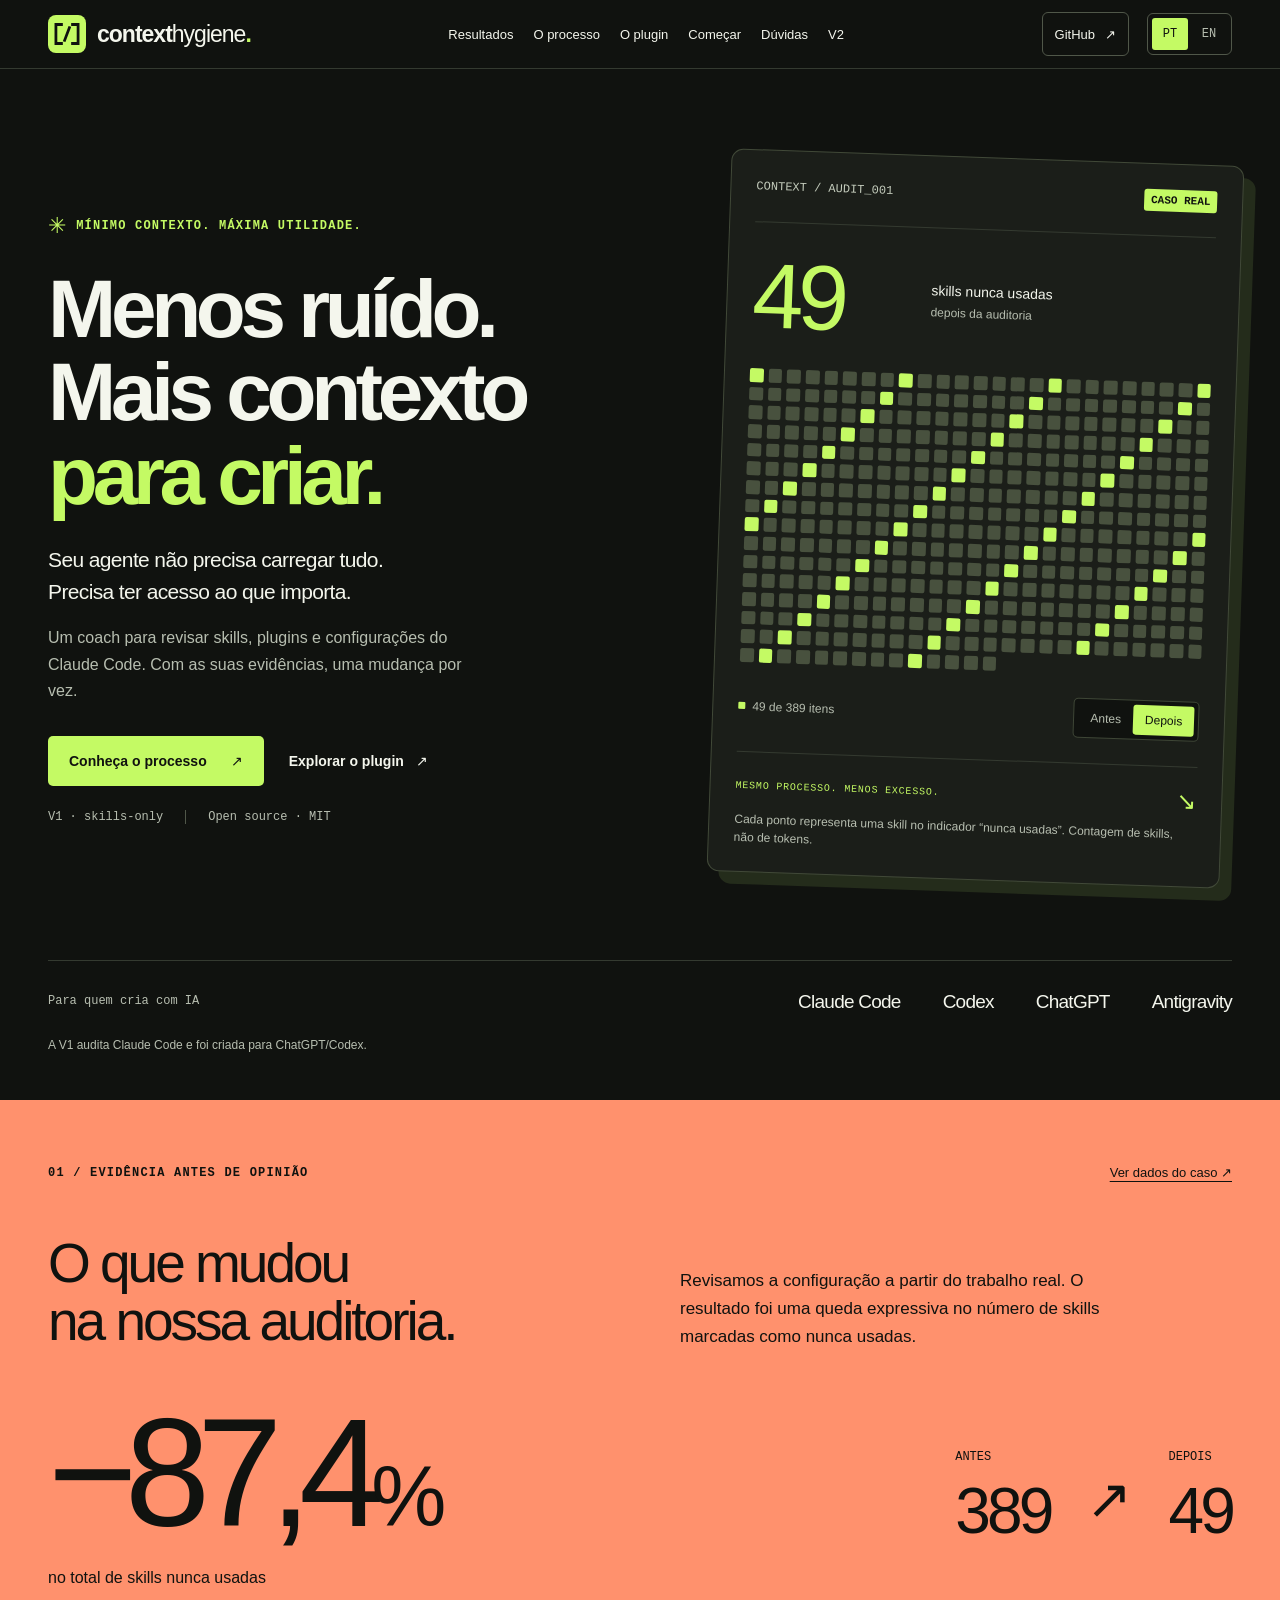
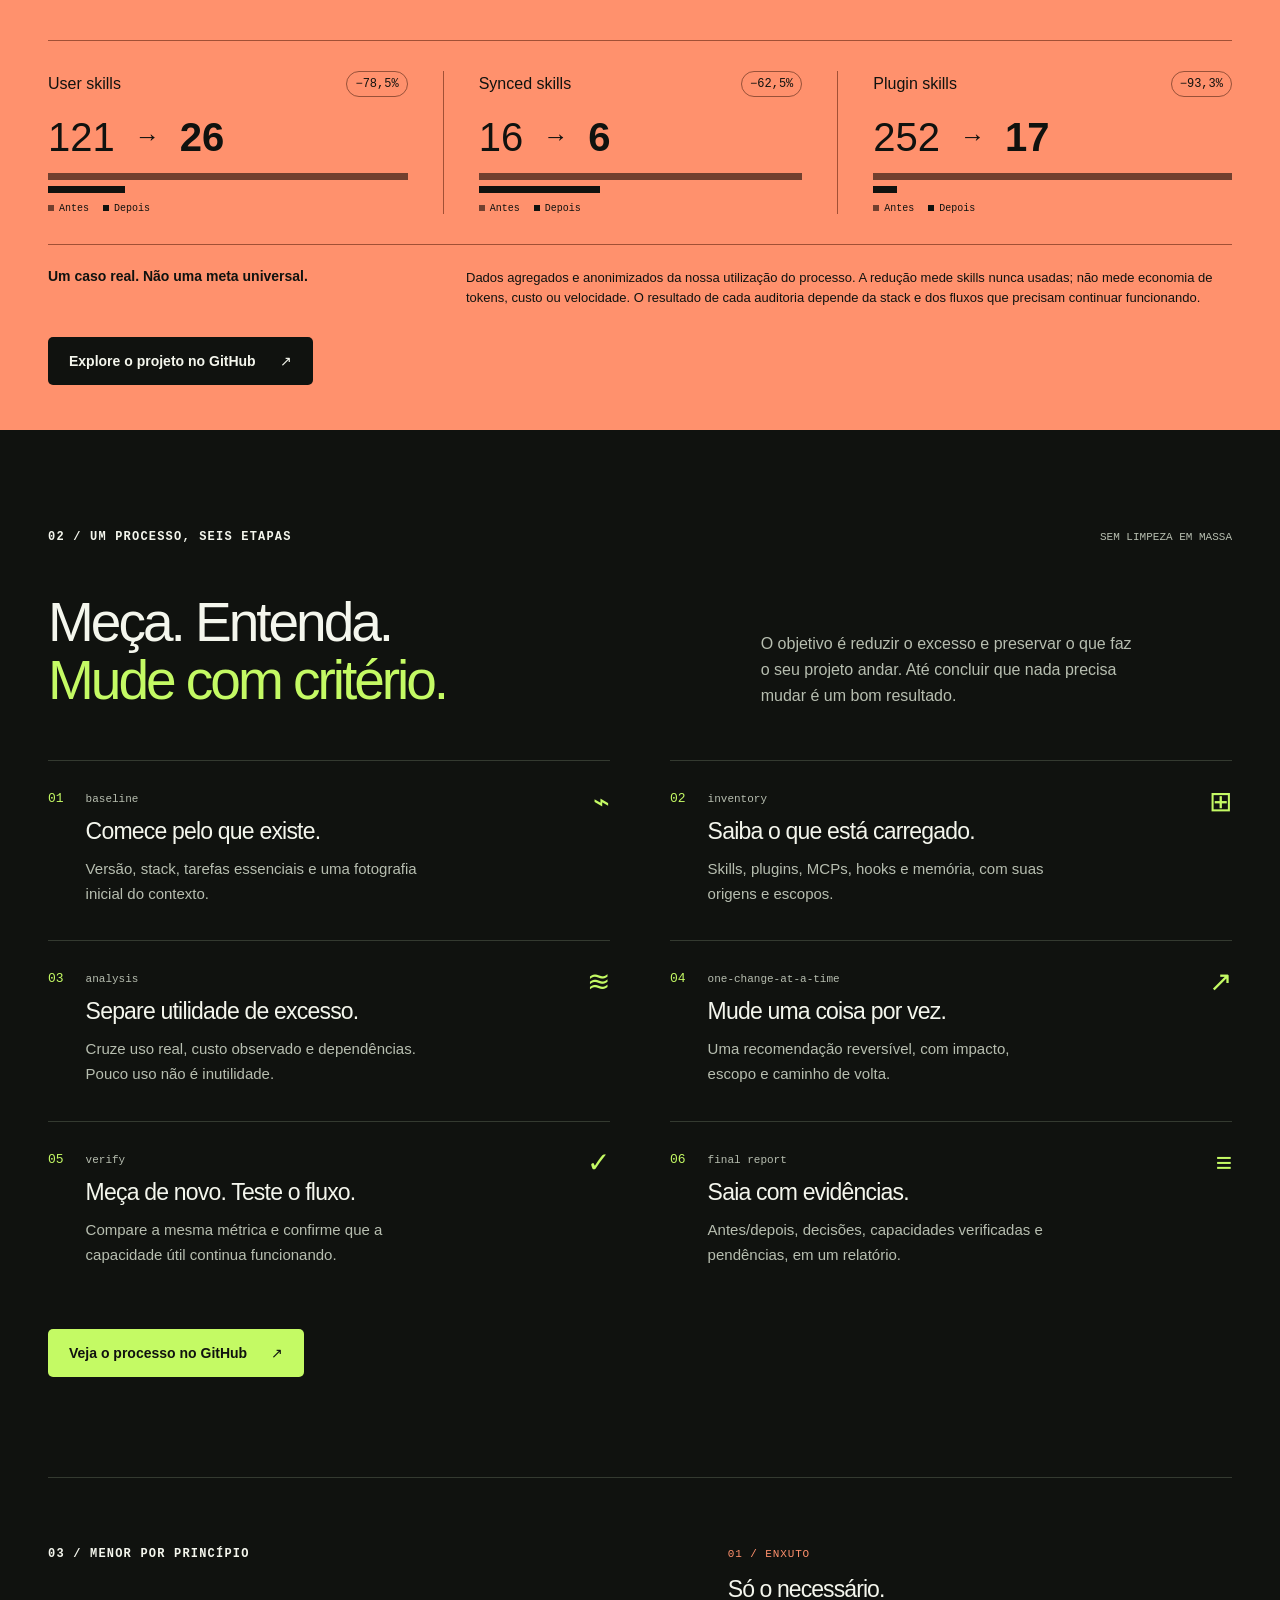
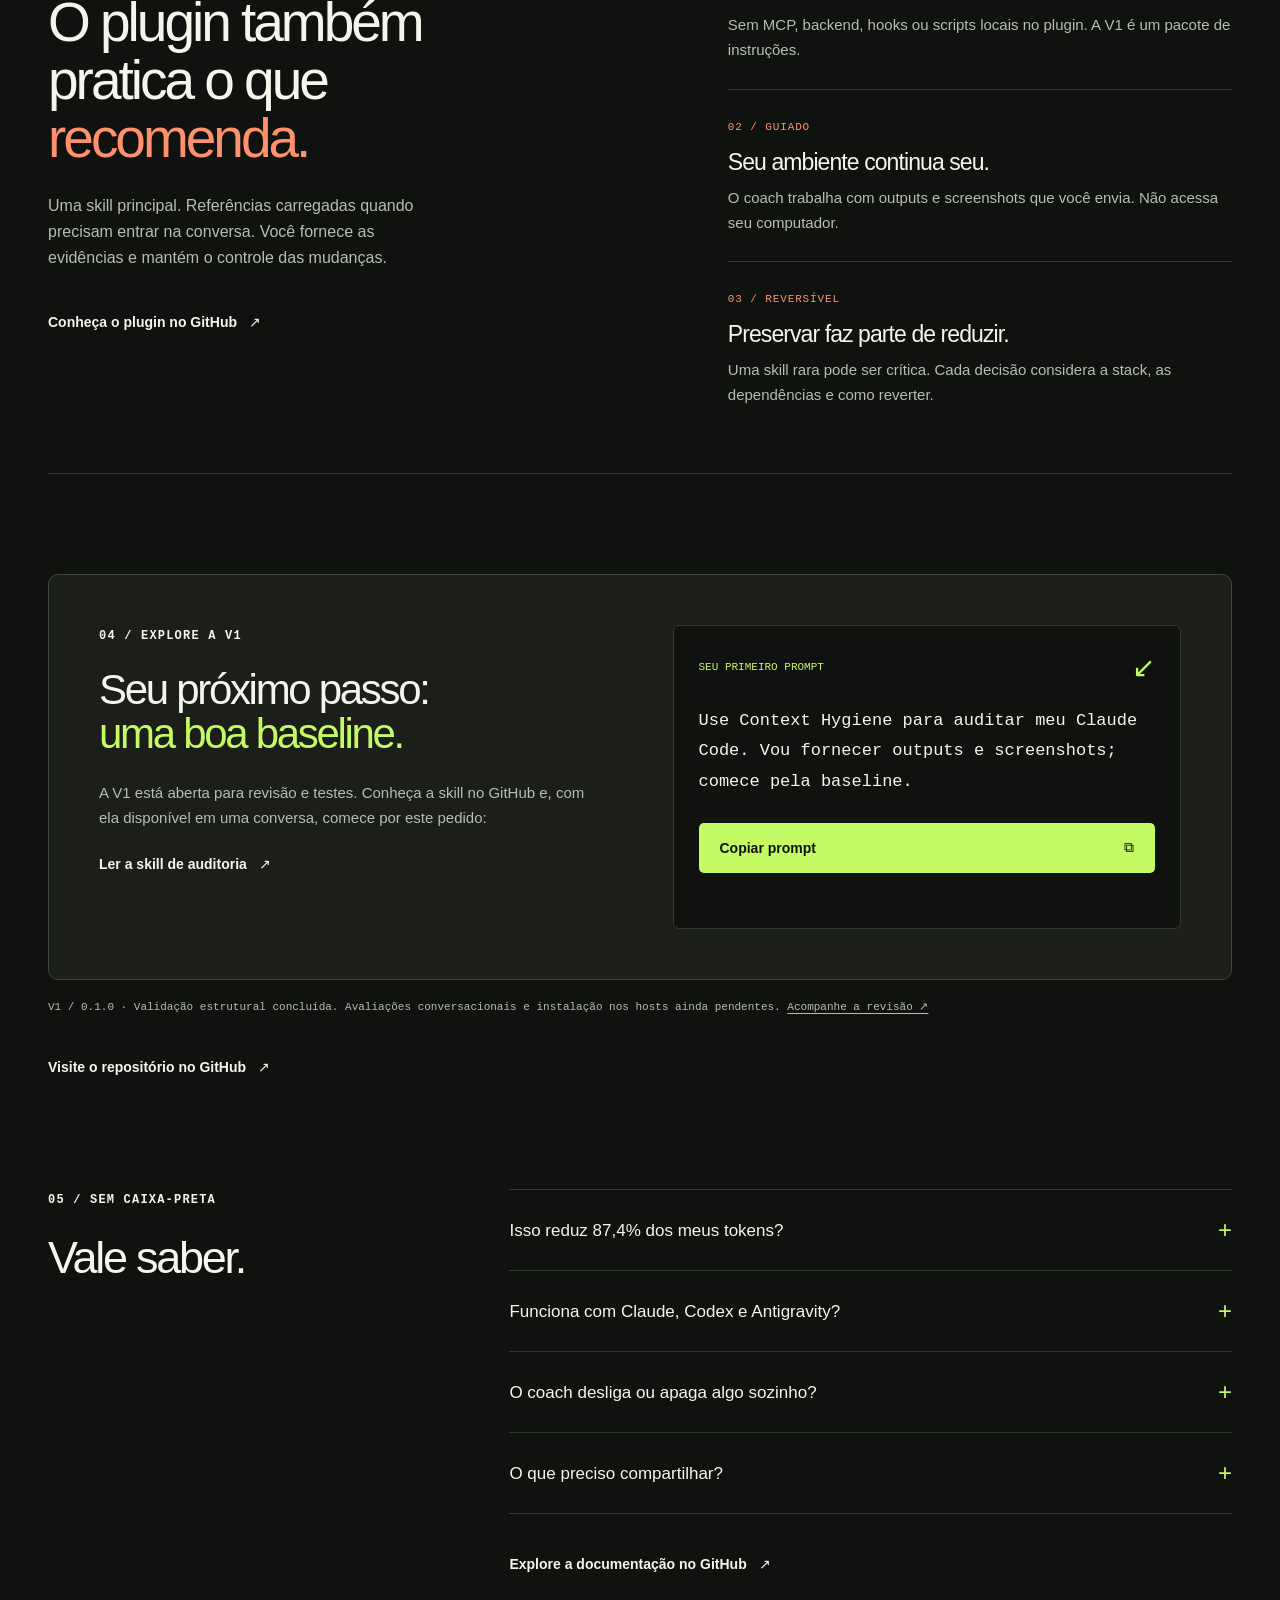
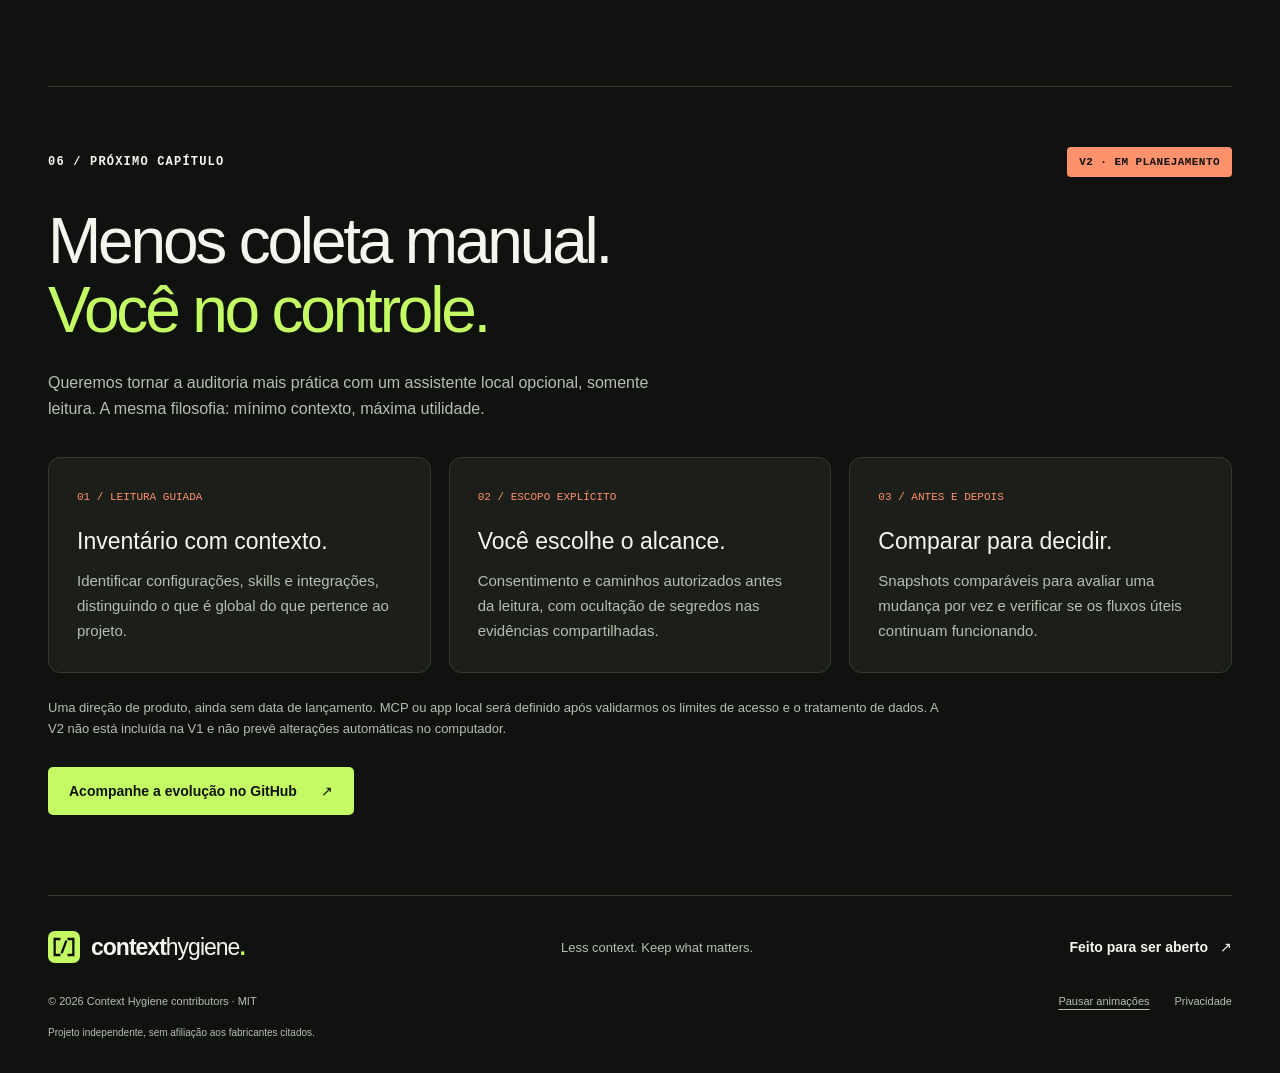
==== docs/index.html @ fcab013f "Add GA4 tag to both site languages and update privacy notice" ====
<!doctype html>
<html lang="pt-BR">
  <head>
    <meta charset="utf-8" />
    <!-- Google tag (gtag.js) -->
    <script async src="https://www.googletagmanager.com/gtag/js?id=G-0B847D49P5"></script>
    <script>
      window.dataLayer = window.dataLayer || [];
      function gtag(){dataLayer.push(arguments);}
      gtag('js', new Date());
      gtag('config', 'G-0B847D49P5');
    </script>
    <meta name="google-site-verification" content="hh9N2sSiapi07nBoRIc9BzOGK0uihIUKK_z2fYuZ2ms" />
    <meta name="viewport" content="width=device-width, initial-scale=1" />
    <meta name="theme-color" content="#10120f" />
    <title>Context Hygiene — Menos ruído. Mais contexto para criar.</title>
    <meta
      name="description"
      content="Um coach de higiene de contexto do Claude Code para ChatGPT/Codex. Conheça o processo e o caso real: 389 → 49 skills nunca usadas, uma redução de 87,4%."
    />
    <meta
      property="og:title"
      content="Context Hygiene — Menos ruído. Mais contexto para criar."
    />
    <meta
      property="og:description"
      content="Uma auditoria guiada para manter o que importa no seu Claude Code. Conheça o processo e os resultados do nosso caso real."
    />
    <meta property="og:site_name" content="Context Hygiene" />
    <meta
      property="og:image"
      content="https://tonymontezuma.github.io/Context-Hygiene/assets/og-pt.png"
    />
    <meta
      property="og:image:secure_url"
      content="https://tonymontezuma.github.io/Context-Hygiene/assets/og-pt.png"
    />
    <meta property="og:image:type" content="image/png" />
    <meta property="og:image:width" content="1200" />
    <meta property="og:image:height" content="630" />
    <meta
      property="og:image:alt"
      content="Context Hygiene em verde-lima e coral. Menos ruído. Mais contexto para criar. Caso real: 389 para 49 skills nunca usadas, redução de 87,4%."
    />
    <meta name="twitter:card" content="summary_large_image" />
    <meta
      name="twitter:title"
      content="Context Hygiene — Menos ruído. Mais contexto para criar."
    />
    <meta
      name="twitter:description"
      content="Um coach de higiene de contexto do Claude Code para ChatGPT/Codex. Conheça o processo e o caso real: 389 → 49 skills nunca usadas, uma redução de 87,4%."
    />
    <meta
      name="twitter:image"
      content="https://tonymontezuma.github.io/Context-Hygiene/assets/og-pt.png"
    />
    <meta
      name="twitter:image:alt"
      content="Context Hygiene em verde-lima e coral. Menos ruído. Mais contexto para criar. Caso real: 389 para 49 skills nunca usadas, redução de 87,4%."
    />
    <meta property="og:type" content="website" />
    <meta property="og:locale" content="pt_BR" />
    <meta
      property="og:url"
      content="https://tonymontezuma.github.io/Context-Hygiene/"
    />
    <link
      rel="canonical"
      href="https://tonymontezuma.github.io/Context-Hygiene/"
    />
    <link
      rel="alternate"
      hreflang="pt-BR"
      href="https://tonymontezuma.github.io/Context-Hygiene/"
    />
    <link
      rel="alternate"
      hreflang="en"
      href="https://tonymontezuma.github.io/Context-Hygiene/en/"
    />
    <link
      rel="alternate"
      hreflang="x-default"
      href="https://tonymontezuma.github.io/Context-Hygiene/"
    />
    <meta property="og:locale:alternate" content="en_US" />
    <link rel="icon" type="image/svg+xml" href="assets/mark.svg" />
    <link rel="stylesheet" href="styles.css" />
    <script src="app.js" defer></script>
  </head>
  <body>
    <a class="skip-link" href="#conteudo">Pular para o conteúdo</a>
    <header class="site-header">
      <div class="header wrap">
        <a class="brand" href="#" aria-label="Context Hygiene, início"
          ><img src="assets/mark.svg" width="38" height="38" alt="" /><span
            >context<span class="brand-light">hygiene</span
            ><span class="brand-period">.</span></span
          ></a
        >
        <button
          class="menu-toggle"
          type="button"
          aria-controls="section-menu"
          aria-expanded="false"
          aria-label="Abrir menu"
          hidden
        >
          <span></span><span></span><span></span>
        </button>
        <nav
          class="main-nav"
          id="section-menu"
          aria-label="Navegação principal"
        >
          <a href="#resultados">Resultados</a>
          <a href="#processo">O processo</a>
          <a href="#plugin">O plugin</a>
          <a href="#comecar">Começar</a>
          <a href="#duvidas">Dúvidas</a>
          <a href="#v2">V2</a>
        </nav>
        <a
          class="nav-github"
          href="https://github.com/tonymontezuma/Context-Hygiene"
          >GitHub <span aria-hidden="true">↗</span></a
        >
        <nav class="language-switch" aria-label="Idioma da página">
          <a
            href="./"
            lang="pt-BR"
            hreflang="pt-BR"
            aria-label="Português"
            aria-current="page"
            >PT</a
          >
          <a href="en/" lang="en" hreflang="en" aria-label="English">EN</a>
        </nav>
      </div>
    </header>
    <main id="conteudo">
      <section class="hero wrap" aria-labelledby="hero-title">
        <div class="hero-copy">
          <div class="eyebrow">
            <span class="tiny-cross" aria-hidden="true">✳</span> MÍNIMO
            CONTEXTO. MÁXIMA UTILIDADE.
          </div>
          <h1 id="hero-title">
            Menos ruído.<br />Mais contexto<br /><span>para criar.</span>
          </h1>
          <p class="hero-description">
            Seu agente não precisa carregar tudo.<br />Precisa ter acesso ao que
            importa.
          </p>
          <p class="hero-detail">
            Um coach para revisar skills, plugins e configurações do Claude
            Code. Com as suas evidências, uma mudança por vez.
          </p>
          <div class="hero-actions">
            <a class="button button-lime" href="#processo"
              >Conheça o processo <span aria-hidden="true">↗</span></a
            ><a
              class="text-link"
              href="https://github.com/tonymontezuma/Context-Hygiene"
              >Explorar o plugin <span aria-hidden="true">↗</span></a
            >
          </div>
          <div class="hero-meta">
            <span>V1 · skills-only</span><span>Open source · MIT</span>
          </div>
        </div>
        <div
          class="context-visual"
          aria-label="Visualização do caso real de 389 para 49 skills nunca usadas"
        >
          <div class="visual-head">
            <span class="mono">CONTEXT / AUDIT_001</span
            ><span class="visual-tag">CASO REAL</span>
          </div>
          <div class="visual-number">
            <span id="visual-count">49</span
            ><span class="visual-number-caption"
              >skills nunca usadas<br /><span id="visual-state"
                >depois da auditoria</span
              ></span
            >
          </div>
          <div id="context-grid" class="context-grid" aria-hidden="true"></div>
          <noscript
            ><p class="no-js-visual">
              389 antes <span aria-hidden="true">→</span> 49 depois<br />340
              itens a menos no indicador.
            </p></noscript
          >
          <div class="visual-bottom">
            <span
              ><i class="legend-dot" aria-hidden="true"></i
              ><span id="visual-legend">49 de 389 itens</span></span
            >
            <div
              class="segmented"
              role="group"
              aria-label="Alternar visualização do caso"
              hidden
            >
              <button type="button" data-view="before" aria-pressed="false">
                Antes</button
              ><button type="button" data-view="after" aria-pressed="true">
                Depois
              </button>
            </div>
          </div>
          <div class="visual-foot">
            <span class="mono">MESMO PROCESSO. MENOS EXCESSO.</span
            ><span aria-hidden="true">↘</span>
          </div>
          <p class="visual-caption">
            Cada ponto representa uma skill no indicador “nunca usadas”.
            Contagem de skills, não de tokens.
          </p>
        </div>
      </section>
      <div class="audience wrap">
        <p>Para quem cria com IA</p>
        <div>
          <span>Claude Code</span><span>Codex</span><span>ChatGPT</span
          ><span>Antigravity</span>
        </div>
        <p class="audience-note">
          A V1 audita Claude Code e foi criada para ChatGPT/Codex.
        </p>
      </div>

      <section class="results" id="resultados" aria-labelledby="results-title">
        <div class="wrap">
          <div class="section-top">
            <span class="eyebrow">01 / EVIDÊNCIA ANTES DE OPINIÃO</span
            ><a
              href="https://github.com/tonymontezuma/Context-Hygiene/blob/main/skills/audit-claude-code/references/benchmark.md"
              >Ver dados do caso <span aria-hidden="true">↗</span></a
            >
          </div>
          <div class="result-intro">
            <h2 id="results-title">O que mudou<br />na nossa auditoria.</h2>
            <p>
              Revisamos a configuração a partir do trabalho real. O resultado
              foi uma queda expressiva no número de skills marcadas como nunca
              usadas.
            </p>
          </div>
          <div class="big-result">
            <div>
              <strong>−87,4<span>%</span></strong>
              <p>no total de skills nunca usadas</p>
            </div>
            <div class="result-equation">
              <div><span>ANTES</span><strong>389</strong></div>
              <span class="equation-arrow" aria-hidden="true">↗</span>
              <div><span>DEPOIS</span><strong>49</strong></div>
            </div>
          </div>
          <div class="result-breakdown">
            <article class="metric">
              <div class="metric-top">
                <h3>User skills</h3>
                <span>−78,5%</span>
              </div>
              <p>
                <span>121</span
                ><span class="metric-arrow" aria-hidden="true">→</span
                ><strong>26</strong>
              </p>
              <div class="bar-pair" aria-hidden="true">
                <div class="bar-before"></div>
                <div class="bar-after" style="--bar: 21.49%"></div>
              </div>
              <div class="bar-labels">
                <span>Antes</span><span>Depois</span>
              </div>
            </article>
            <article class="metric">
              <div class="metric-top">
                <h3>Synced skills</h3>
                <span>−62,5%</span>
              </div>
              <p>
                <span>16</span
                ><span class="metric-arrow" aria-hidden="true">→</span
                ><strong>6</strong>
              </p>
              <div class="bar-pair" aria-hidden="true">
                <div class="bar-before"></div>
                <div class="bar-after" style="--bar: 37.5%"></div>
              </div>
              <div class="bar-labels">
                <span>Antes</span><span>Depois</span>
              </div>
            </article>
            <article class="metric">
              <div class="metric-top">
                <h3>Plugin skills</h3>
                <span>−93,3%</span>
              </div>
              <p>
                <span>252</span
                ><span class="metric-arrow" aria-hidden="true">→</span
                ><strong>17</strong>
              </p>
              <div class="bar-pair" aria-hidden="true">
                <div class="bar-before"></div>
                <div class="bar-after" style="--bar: 6.75%"></div>
              </div>
              <div class="bar-labels">
                <span>Antes</span><span>Depois</span>
              </div>
            </article>
          </div>
          <div class="result-note">
            <strong>Um caso real. Não uma meta universal.</strong>
            <p>
              Dados agregados e anonimizados da nossa utilização do processo. A
              redução mede skills nunca usadas; não mede economia de tokens,
              custo ou velocidade. O resultado de cada auditoria depende da
              stack e dos fluxos que precisam continuar funcionando.
            </p>
          </div>

          <div class="section-cta">
            <a
              class="button button-dark"
              href="https://github.com/tonymontezuma/Context-Hygiene"
              >Explore o projeto no GitHub <span aria-hidden="true">↗</span></a
            >
          </div>
        </div>
      </section>

      <section
        class="method wrap section-space"
        id="processo"
        aria-labelledby="method-title"
      >
        <div class="section-top">
          <span class="eyebrow">02 / UM PROCESSO, SEIS ETAPAS</span
          ><span class="mono small-tag">SEM LIMPEZA EM MASSA</span>
        </div>
        <div class="method-heading">
          <h2 id="method-title">
            Meça. Entenda.<br /><span class="lime-text"
              >Mude com critério.</span
            >
          </h2>
          <p>
            O objetivo é reduzir o excesso e preservar o que faz o seu projeto
            andar. Até concluir que nada precisa mudar é um bom resultado.
          </p>
        </div>
        <ol class="steps">
          <li>
            <span class="step-number">01</span>
            <div>
              <span class="step-code">baseline</span>
              <h3>Comece pelo que existe.</h3>
              <p>
                Versão, stack, tarefas essenciais e uma fotografia inicial do
                contexto.
              </p>
            </div>
            <span class="step-symbol" aria-hidden="true">⌁</span>
          </li>
          <li>
            <span class="step-number">02</span>
            <div>
              <span class="step-code">inventory</span>
              <h3>Saiba o que está carregado.</h3>
              <p>
                Skills, plugins, MCPs, hooks e memória, com suas origens e
                escopos.
              </p>
            </div>
            <span class="step-symbol" aria-hidden="true">⊞</span>
          </li>
          <li>
            <span class="step-number">03</span>
            <div>
              <span class="step-code">analysis</span>
              <h3>Separe utilidade de excesso.</h3>
              <p>
                Cruze uso real, custo observado e dependências. Pouco uso não é
                inutilidade.
              </p>
            </div>
            <span class="step-symbol" aria-hidden="true">≋</span>
          </li>
          <li>
            <span class="step-number">04</span>
            <div>
              <span class="step-code">one-change-at-a-time</span>
              <h3>Mude uma coisa por vez.</h3>
              <p>
                Uma recomendação reversível, com impacto, escopo e caminho de
                volta.
              </p>
            </div>
            <span class="step-symbol" aria-hidden="true">↗</span>
          </li>
          <li>
            <span class="step-number">05</span>
            <div>
              <span class="step-code">verify</span>
              <h3>Meça de novo. Teste o fluxo.</h3>
              <p>
                Compare a mesma métrica e confirme que a capacidade útil
                continua funcionando.
              </p>
            </div>
            <span class="step-symbol" aria-hidden="true">✓</span>
          </li>
          <li>
            <span class="step-number">06</span>
            <div>
              <span class="step-code">final report</span>
              <h3>Saia com evidências.</h3>
              <p>
                Antes/depois, decisões, capacidades verificadas e pendências, em
                um relatório.
              </p>
            </div>
            <span class="step-symbol" aria-hidden="true">≡</span>
          </li>
        </ol>

        <div class="section-cta">
          <a
            class="button button-lime"
            href="https://github.com/tonymontezuma/Context-Hygiene"
            >Veja o processo no GitHub <span aria-hidden="true">↗</span></a
          >
        </div>
      </section>

      <section
        class="principles wrap"
        id="plugin"
        aria-labelledby="principles-title"
      >
        <div class="principle-statement">
          <span class="eyebrow">03 / MENOR POR PRINCÍPIO</span>
          <h2 id="principles-title">
            O plugin também<br />pratica o que<br /><span class="coral-text"
              >recomenda.</span
            >
          </h2>
          <p>
            Uma skill principal. Referências carregadas quando precisam entrar
            na conversa. Você fornece as evidências e mantém o controle das
            mudanças.
          </p>

          <div class="section-cta">
            <a
              class="text-link"
              href="https://github.com/tonymontezuma/Context-Hygiene"
              >Conheça o plugin no GitHub <span aria-hidden="true">↗</span></a
            >
          </div>
        </div>
        <div class="principle-details">
          <article>
            <span class="principle-label">01 / ENXUTO</span>
            <h3>Só o necessário.</h3>
            <p>
              Sem MCP, backend, hooks ou scripts locais no plugin. A V1 é um
              pacote de instruções.
            </p>
          </article>
          <article>
            <span class="principle-label">02 / GUIADO</span>
            <h3>Seu ambiente continua seu.</h3>
            <p>
              O coach trabalha com outputs e screenshots que você envia. Não
              acessa seu computador.
            </p>
          </article>
          <article>
            <span class="principle-label">03 / REVERSÍVEL</span>
            <h3>Preservar faz parte de reduzir.</h3>
            <p>
              Uma skill rara pode ser crítica. Cada decisão considera a stack,
              as dependências e como reverter.
            </p>
          </article>
        </div>
      </section>

      <section
        class="start-section wrap section-space"
        id="comecar"
        aria-labelledby="start-title"
      >
        <div class="start-card">
          <div>
            <span class="eyebrow">04 / EXPLORE A V1</span>
            <h2 id="start-title">
              Seu próximo passo:<br /><span>uma boa baseline.</span>
            </h2>
            <p>
              A V1 está aberta para revisão e testes. Conheça a skill no GitHub
              e, com ela disponível em uma conversa, comece por este pedido:
            </p>
            <a
              class="text-link"
              href="https://github.com/tonymontezuma/Context-Hygiene/blob/main/skills/audit-claude-code/SKILL.md"
              >Ler a skill de auditoria <span aria-hidden="true">↗</span></a
            >
          </div>
          <div class="prompt-card">
            <div class="prompt-top">
              <span class="mono">SEU PRIMEIRO PROMPT</span
              ><span aria-hidden="true">↙</span>
            </div>
            <p id="starter-prompt">
              Use Context Hygiene para auditar meu Claude Code. Vou fornecer
              outputs e screenshots; comece pela baseline.
            </p>
            <button
              id="copy-prompt"
              class="button button-lime"
              type="button"
              hidden
            >
              Copiar prompt <span aria-hidden="true">⧉</span>
            </button>
            <p id="copy-status" class="copy-status" role="status"></p>
          </div>
        </div>
        <p class="release-note">
          V1 / 0.1.0 · Validação estrutural concluída. Avaliações
          conversacionais e instalação nos hosts ainda pendentes.
          <a
            href="https://github.com/tonymontezuma/Context-Hygiene/blob/main/evals/REVIEW.md"
            >Acompanhe a revisão ↗</a
          >
        </p>

        <div class="section-cta">
          <a
            class="text-link"
            href="https://github.com/tonymontezuma/Context-Hygiene"
            >Visite o repositório no GitHub <span aria-hidden="true">↗</span></a
          >
        </div>
      </section>

      <section class="faq wrap" id="duvidas" aria-labelledby="faq-title">
        <div>
          <span class="eyebrow">05 / SEM CAIXA-PRETA</span>
          <h2 id="faq-title">Vale saber.</h2>
        </div>
        <div class="faq-items">
          <details>
            <summary>
              Isso reduz 87,4% dos meus tokens?<span aria-hidden="true">+</span>
            </summary>
            <p>
              Pode ser que SIM, ou até mais. Esse percentual é a redução de
              skills marcadas como nunca usadas no nosso caso anonimizado: de
              389 para 49. Economia de tokens precisa de uma medição própria e
              comparável. O processo busca reduzir contexto dispensável, sem
              prometer um resultado universal.
            </p>
          </details>
          <details>
            <summary>
              Funciona com Claude, Codex e Antigravity?<span aria-hidden="true"
                >+</span
              >
            </summary>
            <p>
              A V1 foi estruturada como plugin de skills para ChatGPT/Codex, e o
              ambiente auditado é o Claude Code. Quem usa Antigravity e outros
              agentes pode conhecer e aproveitar os princípios do processo;
              suporte nativo e auditoria desses ambientes não foram validados
              nesta versão.
            </p>
          </details>
          <details>
            <summary>
              O coach desliga ou apaga algo sozinho?<span aria-hidden="true"
                >+</span
              >
            </summary>
            <p>
              Não. Ele analisa somente as evidências fornecidas por você, sugere
              uma mudança reversível por vez e aguarda sua aplicação. Não há
              acesso direto ao computador nem execução automática de alterações.
            </p>
          </details>
          <details>
            <summary>
              O que preciso compartilhar?<span aria-hidden="true">+</span>
            </summary>
            <p>
              Versão, stack, tarefas essenciais e outputs ou screenshots dos
              diagnósticos solicitados, como Stats e /skills. Oculte chaves,
              tokens e dados privados antes de enviar. A conversa permanece
              sujeita às políticas do host.
              <a
                href="https://github.com/tonymontezuma/Context-Hygiene/blob/main/PRIVACY.md"
                >Leia a política de privacidade.</a
              >
            </p>
          </details>

          <div class="section-cta">
            <a
              class="text-link"
              href="https://github.com/tonymontezuma/Context-Hygiene"
              >Explore a documentação no GitHub
              <span aria-hidden="true">↗</span></a
            >
          </div>
        </div>
      </section>
      <section class="roadmap wrap" id="v2" aria-labelledby="v2-title">
        <div class="roadmap-heading">
          <span class="eyebrow">06 / PRÓXIMO CAPÍTULO</span>
          <span class="roadmap-status">V2 · EM PLANEJAMENTO</span>
        </div>
        <h2 id="v2-title">
          Menos coleta manual.<br /><span>Você no controle.</span>
        </h2>
        <p class="roadmap-intro">
          Queremos tornar a auditoria mais prática com um assistente local
          opcional, somente leitura. A mesma filosofia: mínimo contexto, máxima
          utilidade.
        </p>
        <div class="roadmap-grid">
          <article>
            <span class="mono roadmap-number">01 / LEITURA GUIADA</span>
            <h3>Inventário com contexto.</h3>
            <p>
              Identificar configurações, skills e integrações, distinguindo o
              que é global do que pertence ao projeto.
            </p>
          </article>
          <article>
            <span class="mono roadmap-number">02 / ESCOPO EXPLÍCITO</span>
            <h3>Você escolhe o alcance.</h3>
            <p>
              Consentimento e caminhos autorizados antes da leitura, com
              ocultação de segredos nas evidências compartilhadas.
            </p>
          </article>
          <article>
            <span class="mono roadmap-number">03 / ANTES E DEPOIS</span>
            <h3>Comparar para decidir.</h3>
            <p>
              Snapshots comparáveis para avaliar uma mudança por vez e verificar
              se os fluxos úteis continuam funcionando.
            </p>
          </article>
        </div>
        <p class="roadmap-note">
          Uma direção de produto, ainda sem data de lançamento. MCP ou app local
          será definido após validarmos os limites de acesso e o tratamento de
          dados. A V2 não está incluída na V1 e não prevê alterações automáticas
          no computador.
        </p>

        <div class="section-cta">
          <a
            class="button button-lime"
            href="https://github.com/tonymontezuma/Context-Hygiene"
            >Acompanhe a evolução no GitHub <span aria-hidden="true">↗</span></a
          >
        </div>
      </section>
    </main>
    <footer class="footer wrap">
      <div class="footer-main">
        <a class="brand" href="#"
          ><img src="assets/mark.svg" width="32" height="32" alt="" /><span
            >context<span class="brand-light">hygiene</span
            ><span class="brand-period">.</span></span
          ></a
        >
        <p>Less context. Keep what matters.</p>
        <a
          class="text-link"
          href="https://github.com/tonymontezuma/Context-Hygiene"
          >Feito para ser aberto <span aria-hidden="true">↗</span></a
        >
      </div>
      <div class="footer-bottom">
        <span>© 2026 Context Hygiene contributors · MIT</span>
        <div>
          <button id="motion-toggle" type="button" aria-pressed="false" hidden>
            Pausar animações</button
          ><a
            href="https://github.com/tonymontezuma/Context-Hygiene/blob/main/PRIVACY.md"
            >Privacidade</a
          >
        </div>
        <span
          >Projeto independente, sem afiliação aos fabricantes citados.</span
        >
      </div>
    </footer>
  </body>
</html>
---- docs/styles.css ----
:root {
  --bg: #10120f;
  --surface: #1b1e19;
  --ink: #f4f6ed;
  --muted: #b7beb0;
  --line: #343a30;
  --lime: #c4fa64;
  --coral: #ff916d;
  --mono: ui-monospace, SFMono-Regular, Consolas, "Liberation Mono", monospace;
  --sans: Arial, Helvetica, sans-serif;
  color-scheme: dark;
  font-family: var(--sans);
  color: var(--ink);
  background: var(--bg);
  font-synthesis: none;
}
* {
  box-sizing: border-box;
}
html {
  scroll-behavior: smooth;
  scroll-padding-top: var(--header-offset, 180px);
}
body {
  margin: 0;
}
a {
  color: inherit;
  text-decoration: none;
}
button {
  font: inherit;
  cursor: pointer;
}
button,
a,
summary {
  -webkit-tap-highlight-color: transparent;
}
button:focus-visible,
a:focus-visible,
summary:focus-visible {
  outline: 3px solid var(--coral);
  outline-offset: 6px;
}
::selection {
  background: var(--lime);
  color: var(--bg);
}
[hidden] {
  display: none !important;
}
h1,
h2,
h3,
p {
  margin: 0;
}
p {
  line-height: 1.65;
}
img {
  display: block;
  max-width: 100%;
}
.wrap {
  width: min(1240px, calc(100% - 96px));
  margin-inline: auto;
}
.mono,
.eyebrow,
.step-code,
.step-number,
.principle-label,
.hero-meta,
.bar-labels,
.release-note,
.visual-tag {
  font-family: var(--mono);
}
.eyebrow {
  font-size: 12px;
  letter-spacing: 0.1em;
  font-weight: 600;
}
.site-header {
  position: sticky;
  top: 0;
  z-index: 10;
  background: var(--bg);
  border-bottom: 1px solid var(--line);
}
.header {
  display: grid;
  grid-template-columns: auto minmax(0, 1fr) auto auto;
  align-items: center;
  gap: 18px;
  padding-block: 12px;
}
.brand {
  display: inline-flex;
  align-items: center;
  gap: 11px;
  font-size: 23px;
  font-weight: 700;
  letter-spacing: -1px;
}
.brand-light {
  font-weight: 400;
}
.brand-period {
  color: var(--lime);
}
.main-nav {
  display: flex;
  justify-content: center;
  align-items: center;
  gap: 2px;
  font-size: 13px;
}
.main-nav a {
  display: inline-flex;
  align-items: center;
  min-height: 44px;
  padding: 10px 9px;
  border-radius: 6px;
  white-space: nowrap;
}
.main-nav a:hover {
  background: var(--surface);
}
.main-nav a:hover,
.text-link:hover {
  color: var(--lime);
}
.nav-github {
  border: 1px solid #505749;
  padding: 12px;
  border-radius: 6px;
  display: flex;
  gap: 10px;
  align-items: center;
  min-height: 44px;
  font-size: 13px;
  white-space: nowrap;
}
.skip-link {
  position: fixed;
  top: -100px;
  left: 20px;
  background: var(--lime);
  color: var(--bg);
  padding: 15px;
  z-index: 20;
}
.skip-link:focus {
  top: 15px;
}
.hero {
  display: grid;
  grid-template-columns: 1.18fr 1fr;
  gap: 65px;
  align-items: center;
  padding-block: 88px 80px;
}
.hero .eyebrow {
  display: flex;
  align-items: center;
  gap: 9px;
  color: var(--lime);
}
.tiny-cross {
  font-size: 22px;
}
.hero h1 {
  font-size: clamp(60px, 6.4vw, 90px);
  font-weight: 600;
  line-height: 1.02;
  letter-spacing: -0.065em;
  margin: 27px 0;
}
.hero h1 > span {
  color: var(--lime);
}
.hero-description {
  font-size: 21px;
  line-height: 1.5;
  letter-spacing: -0.03em;
}
.hero-detail {
  font-size: 16px;
  color: var(--muted);
  max-width: 420px;
  margin-top: 18px;
}
.hero-actions {
  display: flex;
  align-items: center;
  flex-wrap: wrap;
  gap: 25px;
  margin-top: 31px;
}
.button {
  display: inline-flex;
  align-items: center;
  justify-content: space-between;
  gap: 24px;
  min-height: 50px;
  padding: 16px 21px;
  border: 0;
  border-radius: 5px;
  font-size: 14px;
  font-weight: 600;
  transition:
    background 0.2s,
    transform 0.2s;
}
.button-lime {
  background: var(--lime);
  color: var(--bg);
}
.button-lime:hover {
  background: #d8ff9a;
  transform: translateY(-2px);
}
.text-link {
  font-size: 14px;
  font-weight: 600;
  display: inline-flex;
  gap: 12px;
  align-items: center;
}
.hero-meta {
  font-size: 12px;
  display: flex;
  gap: 22px;
  color: var(--muted);
  margin-top: 24px;
}
.hero-meta span + span {
  padding-left: 22px;
  border-left: 1px solid #505749;
}
.context-visual {
  border: 1px solid #414938;
  border-radius: 12px;
  background: var(--surface);
  padding: 25px;
  transform: rotate(2deg);
  position: relative;
  box-shadow: 12px 12px 0 #242c1b;
}
.visual-head {
  display: flex;
  align-items: center;
  justify-content: space-between;
  gap: 10px;
  font-size: 12px;
  color: #c4ccbc;
  padding-bottom: 24px;
  border-bottom: 1px solid var(--line);
}
.visual-tag {
  background: var(--lime);
  color: var(--bg);
  font-size: 11px;
  font-weight: 700;
  padding: 5px 7px;
  border-radius: 3px;
}
.visual-number {
  display: flex;
  align-items: center;
  gap: 22px;
  padding: 27px 0;
}
.visual-number > #visual-count {
  font-size: 92px;
  line-height: 1;
  font-weight: 500;
  letter-spacing: -0.065em;
  color: var(--lime);
  font-variant-numeric: tabular-nums;
  min-width: 1.7em;
}
.visual-number-caption {
  font-size: 14px;
  line-height: 1.5;
}
.visual-number-caption > span {
  font-size: 12px;
  color: var(--muted);
}
.context-grid {
  display: grid;
  grid-template-columns: repeat(25, 1fr);
  gap: 5px;
  min-height: 234px;
}
.context-grid:empty {
  display: none;
}
.context-dot {
  aspect-ratio: 1;
  border-radius: 2px;
  background: var(--lime);
  transition:
    background 0.6s,
    opacity 0.6s,
    transform 0.6s;
  transition-delay: calc(var(--i) * 1ms);
}
.context-dot.inactive {
  background: #48513e;
  opacity: 0.42;
  transform: scale(0.65);
}
.visual-bottom {
  display: flex;
  align-items: center;
  justify-content: space-between;
  gap: 15px;
  margin-top: 24px;
  padding-bottom: 25px;
  font-size: 12px;
  color: var(--muted);
  border-bottom: 1px solid var(--line);
}
.visual-bottom > span {
  display: flex;
  align-items: center;
  gap: 7px;
}
.legend-dot {
  width: 7px;
  height: 7px;
  background: var(--lime);
  border-radius: 1px;
  display: inline-block;
}
.segmented {
  display: flex;
  background: #10120f;
  padding: 4px;
  border: 1px solid #3e4636;
  border-radius: 5px;
}
.segmented button {
  color: var(--muted);
  background: none;
  border: 0;
  padding: 8px 12px;
  border-radius: 3px;
  font-size: 12px;
}
.segmented button[aria-pressed="true"] {
  color: var(--bg);
  background: var(--lime);
}
.visual-foot {
  display: flex;
  justify-content: space-between;
  align-items: center;
  gap: 10px;
  padding-top: 20px;
  color: var(--lime);
}
.visual-foot .mono {
  font-size: 10px;
  letter-spacing: 0.08em;
}
.visual-foot > span:last-child {
  font-size: 24px;
}
.visual-caption {
  font-size: 12px;
  color: var(--muted);
  margin-top: 10px;
  line-height: 1.5;
}
.no-js-visual {
  padding-block: 30px;
  color: var(--lime);
  font-size: 24px;
}
.audience {
  padding: 30px 0 45px;
  display: flex;
  align-items: center;
  flex-wrap: wrap;
  gap: 23px;
  border-top: 1px solid var(--line);
}
.audience > p:first-child {
  font-family: var(--mono);
  font-size: 12px;
  color: var(--muted);
  margin-right: auto;
}
.audience > div {
  display: flex;
  gap: 42px;
  font-size: 19px;
  letter-spacing: -0.04em;
}
.audience .audience-note {
  font-size: 12px;
  width: 100%;
  color: var(--muted);
}
.results {
  background: var(--coral);
  color: var(--bg);
  padding-block: 65px 45px;
}
.section-top {
  display: flex;
  justify-content: space-between;
  align-items: center;
  gap: 24px;
}
.section-top a {
  font-size: 13px;
  text-decoration: underline;
  text-underline-offset: 4px;
}
.result-intro {
  display: grid;
  grid-template-columns: 1fr 1fr;
  gap: 80px;
  align-items: end;
  margin-top: 55px;
}
.result-intro h2,
.method h2,
.principles h2,
.start-card h2 {
  font-size: clamp(38px, 4.3vw, 60px);
  line-height: 1.05;
  letter-spacing: -0.055em;
  font-weight: 500;
}
.result-intro > p {
  max-width: 430px;
  font-size: 17px;
}
.big-result {
  display: flex;
  justify-content: space-between;
  gap: 40px;
  align-items: center;
  border-bottom: 1px solid #a15035;
  padding: 30px 0 48px;
}
.big-result > div > strong {
  font-size: clamp(85px, 12vw, 174px);
  font-weight: 500;
  letter-spacing: -0.085em;
  line-height: 1.2;
}
.big-result > div > strong > span {
  font-size: 0.55em;
  letter-spacing: -0.08em;
}
.big-result > div > p {
  font-size: 16px;
}
.result-equation {
  display: flex;
  gap: 36px;
  align-items: center;
  padding-top: 25px;
}
.result-equation > div {
  display: flex;
  flex-direction: column;
  gap: 10px;
}
.result-equation > div > span {
  font-family: var(--mono);
  font-size: 12px;
}
.result-equation strong {
  font-size: 64px;
  font-weight: 500;
  letter-spacing: -0.06em;
}
.equation-arrow {
  font-size: 55px;
}
.result-breakdown {
  display: grid;
  grid-template-columns: repeat(3, 1fr);
  margin-top: 30px;
}
.metric {
  padding: 0 35px;
  border-left: 1px solid #a15035;
}
.metric:first-child {
  padding-left: 0;
  border-left: 0;
}
.metric:last-child {
  padding-right: 0;
}
.metric-top {
  display: flex;
  justify-content: space-between;
  align-items: center;
  gap: 10px;
}
.metric-top h3 {
  font-size: 16px;
  font-weight: 500;
}
.metric-top > span {
  font-family: var(--mono);
  font-size: 12px;
  border: 1px solid #985139;
  border-radius: 30px;
  padding: 5px 8px;
}
.metric > p {
  display: flex;
  gap: 20px;
  align-items: center;
  margin: 20px 0 16px;
  font-size: 40px;
  font-weight: 400;
  line-height: 1;
}
.metric > p > strong {
  font-weight: 600;
}
.metric-arrow {
  font-size: 25px;
}
.bar-pair {
  display: flex;
  flex-direction: column;
  gap: 6px;
}
.bar-before {
  height: 7px;
  background: #71402f;
  width: 100%;
}
.bar-after {
  height: 7px;
  background: var(--bg);
  width: var(--bar);
  transform-origin: left;
}
.results.seen .bar-after {
  animation: bar-grow 0.9s both;
}
.bar-labels {
  display: flex;
  gap: 14px;
  font-size: 10px;
  margin-top: 10px;
}
.bar-labels span {
  display: flex;
  align-items: center;
  gap: 5px;
}
.bar-labels span::before {
  content: "";
  width: 6px;
  height: 6px;
  background: #71402f;
}
.bar-labels span:last-child::before {
  background: var(--bg);
}
.result-note {
  border-top: 1px solid #a15035;
  margin-top: 30px;
  padding-top: 23px;
  display: grid;
  grid-template-columns: 1fr 2fr;
  gap: 35px;
}
.result-note strong {
  font-size: 14px;
  font-weight: 600;
}
.result-note p {
  font-size: 13px;
  line-height: 1.6;
}
.results :focus-visible {
  outline-color: var(--bg);
}
.section-space {
  padding-block: 100px;
}
.small-tag {
  font-size: 11px;
  color: var(--muted);
}
.method-heading {
  display: grid;
  grid-template-columns: 1.3fr 1fr;
  gap: 100px;
  align-items: end;
  margin: 50px 0;
}
.lime-text {
  color: var(--lime);
}
.coral-text {
  color: var(--coral);
}
.method-heading > p {
  color: var(--muted);
  max-width: 380px;
  font-size: 16px;
}
.steps {
  list-style: none;
  display: grid;
  grid-template-columns: 1fr 1fr;
  padding: 0;
  margin: 0;
  column-gap: 60px;
}
.steps li {
  display: flex;
  gap: 22px;
  border-top: 1px solid var(--line);
  padding: 27px 0 34px;
  position: relative;
}
.step-number {
  font-size: 13px;
  color: var(--lime);
  padding-top: 3px;
}
.step-code {
  font-size: 11px;
  color: var(--muted);
}
.steps h3 {
  font-size: 23px;
  font-weight: 500;
  letter-spacing: -0.035em;
  margin: 12px 0;
}
.steps p {
  font-size: 15px;
  color: var(--muted);
  max-width: 340px;
}
.step-symbol {
  font-size: 28px;
  color: var(--lime);
  margin-left: auto;
  line-height: 1;
}
.principles {
  display: grid;
  grid-template-columns: 1.15fr 1fr;
  gap: 100px;
  border-block: 1px solid var(--line);
  padding-block: 65px;
}
.principles h2 {
  margin: 33px 0 25px;
}
.principle-statement > p {
  font-size: 16px;
  max-width: 400px;
  color: var(--muted);
}
.principle-details article {
  padding: 26px 0;
  border-bottom: 1px solid var(--line);
}
.principle-details article:first-child {
  padding-top: 0;
}
.principle-details article:last-child {
  border: 0;
  padding-bottom: 0;
}
.principle-label {
  color: var(--coral);
  font-size: 11px;
  letter-spacing: 0.08em;
}
.principle-details h3 {
  font-size: 23px;
  font-weight: 500;
  letter-spacing: -0.04em;
  margin: 15px 0 10px;
}
.principle-details p {
  font-size: 15px;
  color: var(--muted);
}
.start-card {
  display: grid;
  grid-template-columns: 1fr 1fr;
  gap: 65px;
  background: var(--surface);
  padding: 50px;
  border: 1px solid #414938;
  border-radius: 10px;
}
.start-card h2 {
  font-size: 42px;
  margin: 25px 0;
}
.start-card h2 > span {
  color: var(--lime);
}
.start-card > div > p {
  font-size: 15px;
  color: var(--muted);
  margin-bottom: 25px;
}
.prompt-card {
  background: var(--bg);
  border: 1px solid var(--line);
  padding: 25px;
  border-radius: 6px;
  align-self: center;
}
.prompt-top {
  display: flex;
  justify-content: space-between;
  color: var(--lime);
  font-size: 11px;
  align-items: center;
}
.prompt-top > span:last-child {
  font-size: 28px;
}
.prompt-card #starter-prompt {
  font-family: var(--mono);
  font-size: 17px;
  color: var(--ink);
  line-height: 1.8;
  margin: 22px 0 25px;
}
.prompt-card .button {
  width: 100%;
}
.prompt-card .copy-status {
  font-size: 12px;
  margin: 10px 0 0;
  min-height: 20px;
  color: var(--lime);
}
.release-note {
  font-size: 11px;
  color: var(--muted);
  margin-top: 18px;
  line-height: 1.8;
}
.release-note a {
  text-decoration: underline;
  text-underline-offset: 3px;
}
.faq {
  display: grid;
  grid-template-columns: 1fr 1.8fr;
  gap: 60px;
  padding-bottom: 100px;
}
.faq h2 {
  font-size: 45px;
  font-weight: 500;
  letter-spacing: -0.05em;
  margin-top: 25px;
}
.faq details {
  border-top: 1px solid var(--line);
  padding: 22px 0;
}
.faq details:last-of-type {
  border-bottom: 1px solid var(--line);
}
.faq summary {
  font-size: 17px;
  display: flex;
  align-items: center;
  justify-content: space-between;
  gap: 20px;
  cursor: pointer;
  list-style: none;
  line-height: 1.5;
}
.faq summary::-webkit-details-marker {
  display: none;
}
.faq summary > span {
  font-size: 24px;
  color: var(--lime);
  transition: transform 0.2s;
}
.faq details[open] summary > span {
  transform: rotate(45deg);
}
.faq details p {
  font-size: 15px;
  color: var(--muted);
  margin-top: 17px;
  max-width: 620px;
}
.faq details a {
  color: var(--lime);
  text-decoration: underline;
  text-underline-offset: 3px;
}

.roadmap {
  border-top: 1px solid var(--line);
  padding-block: 60px 80px;
}
.roadmap-heading {
  display: flex;
  align-items: center;
  justify-content: space-between;
  flex-wrap: wrap;
  gap: 18px;
}
.roadmap-status {
  background: var(--coral);
  color: var(--bg);
  padding: 9px 12px;
  border-radius: 4px;
  font: 600 11px var(--mono);
  letter-spacing: 0.04em;
}
.roadmap h2 {
  font-size: clamp(36px, 5vw, 64px);
  font-weight: 500;
  line-height: 1.08;
  letter-spacing: -0.05em;
  margin-block: 30px 24px;
}
.roadmap h2 span {
  color: var(--lime);
}
.roadmap-intro {
  max-width: 650px;
  color: var(--muted);
}
.roadmap-grid {
  display: grid;
  grid-template-columns: repeat(3, minmax(0, 1fr));
  gap: 18px;
  margin-block: 35px 24px;
}
.roadmap-grid article {
  border: 1px solid var(--line);
  border-radius: 12px;
  background: var(--surface);
  padding: 28px;
}
.roadmap-number {
  font-size: 11px;
  color: var(--coral);
}
.roadmap-grid h3 {
  font-size: 23px;
  font-weight: 500;
  margin-block: 24px 14px;
}
.roadmap-grid p {
  color: var(--muted);
  font-size: 15px;
}
.roadmap-note {
  color: var(--muted);
  font-size: 13px;
  max-width: 900px;
}
@media (max-width: 800px) {
  .roadmap-grid {
    grid-template-columns: 1fr;
  }
  .roadmap {
    padding-block: 40px 60px;
  }
  .roadmap-grid article {
    padding: 24px;
  }
}

.footer {
  border-top: 1px solid var(--line);
  padding-block: 35px;
}
.footer-main {
  display: flex;
  justify-content: space-between;
  align-items: center;
  gap: 30px;
}
.footer-main > p {
  font-size: 13px;
  color: var(--muted);
}
.footer-bottom {
  display: flex;
  align-items: center;
  flex-wrap: wrap;
  justify-content: space-between;
  gap: 20px;
  margin-top: 32px;
  font-size: 11px;
  color: var(--muted);
}
.footer-bottom > div {
  display: flex;
  gap: 25px;
}
.footer-bottom button {
  padding: 0;
  border: 0;
  background: none;
  color: inherit;
  font-size: 11px;
  text-decoration: underline;
  text-underline-offset: 4px;
}
.footer-bottom > span:last-child {
  width: 100%;
  font-size: 10px;
}
.motion-paused *,
.motion-paused *::before,
.motion-paused *::after {
  animation: none !important;
  transition: none !important;
  scroll-behavior: auto !important;
}
.motion-paused .bar-after {
  transform: scaleX(1);
}
@keyframes bar-grow {
  from {
    transform: scaleX(0);
  }
  to {
    transform: scaleX(1);
  }
}
@media (prefers-reduced-motion: reduce) {
  html {
    scroll-behavior: auto;
  }
  *,
  *::before,
  *::after {
    animation: none !important;
    transition: none !important;
  }
  .bar-after {
    transform: scaleX(1);
  }
}
@media (min-width: 1500px) {
  .hero {
    gap: 100px;
  }
}
@media (max-width: 1050px) {
  .wrap {
    width: calc(100% - 64px);
  }
  .hero {
    gap: 38px;
    padding-block: 65px;
  }
  .hero h1 {
    font-size: 66px;
  }
  .context-visual {
    padding: 20px;
    box-shadow: 8px 8px 0 #242c1b;
    transform: rotate(1deg);
  }
  .context-grid {
    gap: 4px;
    min-height: 180px;
  }
  .visual-number > #visual-count {
    font-size: 74px;
  }
  .visual-number {
    gap: 12px;
  }
  .hero-actions {
    gap: 18px;
  }
  .hero-description {
    font-size: 19px;
  }
  .hero .eyebrow {
    font-size: 10px;
  }
  .result-intro,
  .method-heading {
    gap: 40px;
  }
  .principles {
    gap: 50px;
  }
  .start-card {
    padding: 35px;
    gap: 35px;
  }
  .start-card h2 {
    font-size: 36px;
  }
  .result-equation {
    gap: 20px;
  }
  .result-equation strong {
    font-size: 56px;
  }
  .steps {
    column-gap: 35px;
  }
  .metric {
    padding-inline: 23px;
  }
  .metric > p {
    gap: 15px;
  }
  .hero-meta {
    font-size: 10px;
    gap: 12px;
  }
  .hero-meta span + span {
    padding-left: 12px;
  }
}
@media (max-width: 760px) {
  .wrap {
    width: calc(100% - 40px);
  }
  .brand {
    font-size: 19px;
    gap: 8px;
  }
  .brand img {
    width: 30px;
    height: 30px;
  }
  .hero {
    grid-template-columns: 1fr;
    padding: 42px 0 50px;
    gap: 45px;
  }
  .hero h1 {
    font-size: clamp(54px, 10vw, 76px);
    margin-block: 23px;
  }
  .hero .eyebrow {
    font-size: 10px;
  }
  .hero-description {
    font-size: 20px;
  }
  .hero-detail {
    max-width: 490px;
  }
  .hero-meta {
    font-size: 11px;
  }
  .context-visual {
    max-width: 480px;
    width: 100%;
    margin: 0 auto;
    transform: none;
    box-shadow: 6px 6px 0 #242c1b;
  }
  .context-grid {
    min-height: 0;
  }
  .visual-number > #visual-count {
    font-size: 80px;
  }
  .visual-head {
    font-size: 11px;
  }
  .visual-number-caption {
    font-size: 14px;
  }
  .visual-caption {
    font-size: 12px;
  }
  .audience {
    gap: 17px;
    padding-block: 25px 30px;
  }
  .audience > div {
    width: 100%;
    justify-content: space-between;
    gap: 14px;
    font-size: 16px;
  }
  .audience .audience-note {
    font-size: 11px;
  }
  .results {
    padding: 40px 0 35px;
  }
  .section-top {
    gap: 20px;
    align-items: flex-start;
  }
  .section-top .eyebrow {
    font-size: 10px;
  }
  .section-top > a {
    font-size: 11px;
    white-space: nowrap;
  }
  .result-intro {
    grid-template-columns: 1fr;
    gap: 20px;
    margin-top: 35px;
  }
  .result-intro h2 {
    font-size: 43px;
  }
  .result-intro p {
    font-size: 16px;
  }
  .big-result {
    display: block;
    padding-block: 22px 30px;
  }
  .big-result > div > strong {
    font-size: 112px;
  }
  .big-result > div > p {
    font-size: 14px;
  }
  .result-equation {
    justify-content: space-between;
    padding-top: 32px;
    max-width: 370px;
  }
  .result-equation strong {
    font-size: 50px;
  }
  .equation-arrow {
    font-size: 40px;
  }
  .result-breakdown {
    grid-template-columns: 1fr;
    gap: 28px;
  }
  .metric {
    padding: 0 0 26px;
    border-left: 0;
    border-bottom: 1px solid #a15035;
  }
  .metric:last-child {
    border-bottom: 0;
    padding-bottom: 0;
  }
  .metric > p {
    font-size: 37px;
  }
  .metric-top h3 {
    font-size: 17px;
  }
  .bar-labels {
    font-size: 11px;
  }
  .result-note {
    grid-template-columns: 1fr;
    gap: 12px;
  }
  .result-note p {
    font-size: 13px;
  }
  .section-space {
    padding-block: 65px;
  }
  .small-tag {
    display: none;
  }
  .method-heading {
    grid-template-columns: 1fr;
    gap: 25px;
    margin: 32px 0;
  }
  .method-heading h2 {
    font-size: 42px;
  }
  .method-heading > p {
    max-width: 490px;
  }
  .steps {
    grid-template-columns: 1fr;
  }
  .steps li {
    padding-block: 24px;
  }
  .steps p {
    max-width: none;
  }
  .steps h3 {
    font-size: 22px;
  }
  .principles {
    grid-template-columns: 1fr;
    gap: 40px;
    padding-block: 45px;
  }
  .principles h2 {
    font-size: 44px;
  }
  .principle-statement > p {
    max-width: 490px;
  }
  .start-card {
    grid-template-columns: 1fr;
    padding: 25px;
    gap: 30px;
  }
  .start-card h2 {
    font-size: 35px;
  }
  .prompt-card {
    padding: 20px;
  }
  .prompt-card #starter-prompt {
    font-size: 15px;
  }
  .start-card .eyebrow {
    font-size: 11px;
  }
  .release-note {
    font-size: 11px;
  }
  .faq {
    grid-template-columns: 1fr;
    gap: 30px;
    padding-bottom: 60px;
  }
  .faq h2 {
    margin-top: 18px;
  }
  .faq summary {
    font-size: 16px;
  }
  .footer-main {
    align-items: flex-start;
    flex-direction: column;
    gap: 20px;
  }
  .footer-bottom {
    font-size: 11px;
    gap: 20px;
  }
  .footer-bottom > div {
    gap: 20px;
  }
  .footer-bottom > span:last-child {
    font-size: 11px;
  }
}
@media (max-width: 370px) {
  .wrap {
    width: calc(100% - 32px);
  }
  .hero h1 {
    font-size: 50px;
  }
  .hero-actions {
    gap: 22px;
  }
  .big-result > div > strong {
    font-size: 94px;
  }
  .audience > div {
    flex-wrap: wrap;
    justify-content: flex-start;
    gap: 15px 25px;
  }
  .visual-bottom {
    gap: 8px;
  }
  .segmented button {
    padding: 8px;
  }
  .start-card {
    padding: 20px;
  }
  .start-card h2 {
    font-size: 31px;
  }
}

/* Language selection works without JavaScript. */
.language-switch {
  display: flex;
  gap: 3px;
  padding: 4px;
  border: 1px solid #505749;
  border-radius: 6px;
  font-family: var(--mono);
}
.language-switch a {
  display: inline-flex;
  align-items: center;
  justify-content: center;
  min-width: 36px;
  min-height: 32px;
  border-radius: 3px;
  font-size: 12px;
  color: var(--muted);
}
.language-switch a:hover {
  color: var(--ink);
  background: var(--surface);
}
.language-switch a[aria-current="page"] {
  color: var(--bg);
  background: var(--lime);
}
.section-cta {
  margin-top: 28px;
}
.section-cta a {
  min-height: 44px;
}
.button-dark {
  background: var(--bg);
  color: var(--ink);
}
.button-dark:hover {
  background: var(--surface);
}
/* The section links remain visible without JavaScript. */
.menu-toggle {
  width: 44px;
  height: 44px;
  padding: 11px;
  border: 1px solid #505749;
  border-radius: 6px;
  background: var(--bg);
  color: var(--ink);
  flex-direction: column;
  justify-content: center;
  gap: 5px;
}
.menu-toggle span {
  display: block;
  width: 20px;
  height: 2px;
  background: currentColor;
}
.menu-toggle[aria-expanded="true"] {
  color: var(--lime);
  border-color: var(--lime);
}
.nav-github:hover,
.menu-toggle:hover {
  background: var(--surface);
  color: var(--lime);
}
@media (min-width: 1101px) {
  .menu-toggle {
    display: none;
  }
}
@media (max-width: 1100px) {
  .header {
    grid-template-columns: 1fr auto auto;
    gap: 12px;
  }
  .main-nav {
    grid-column: 1 / -1;
    grid-row: 2;
    flex-wrap: wrap;
  }
  .nav-ready .header {
    grid-template-columns: 1fr auto auto auto;
  }
  .nav-ready .menu-toggle {
    display: flex;
  }
  .nav-ready .main-nav {
    display: none;
    position: absolute;
    top: 100%;
    inset-inline: 0;
    grid-template-columns: repeat(2, minmax(0, 1fr));
    gap: 8px;
    padding: 16px max(20px, calc((100vw - 1240px) / 2));
    background: var(--bg);
    border-bottom: 1px solid var(--line);
    box-shadow: 0 14px 24px #00000040;
    max-height: 60vh;
    overflow-y: auto;
  }
  .nav-ready .main-nav.is-open {
    display: grid;
  }
  .main-nav a {
    padding: 12px;
  }
}
@media (max-width: 600px) {
  .header {
    gap: 8px;
    padding-block: 10px;
  }
  .header .brand > span {
    display: none;
  }
  .header .brand img {
    width: 34px;
    height: 34px;
  }
  .nav-github {
    padding: 10px;
  }
  .section-cta .button {
    width: 100%;
  }
}
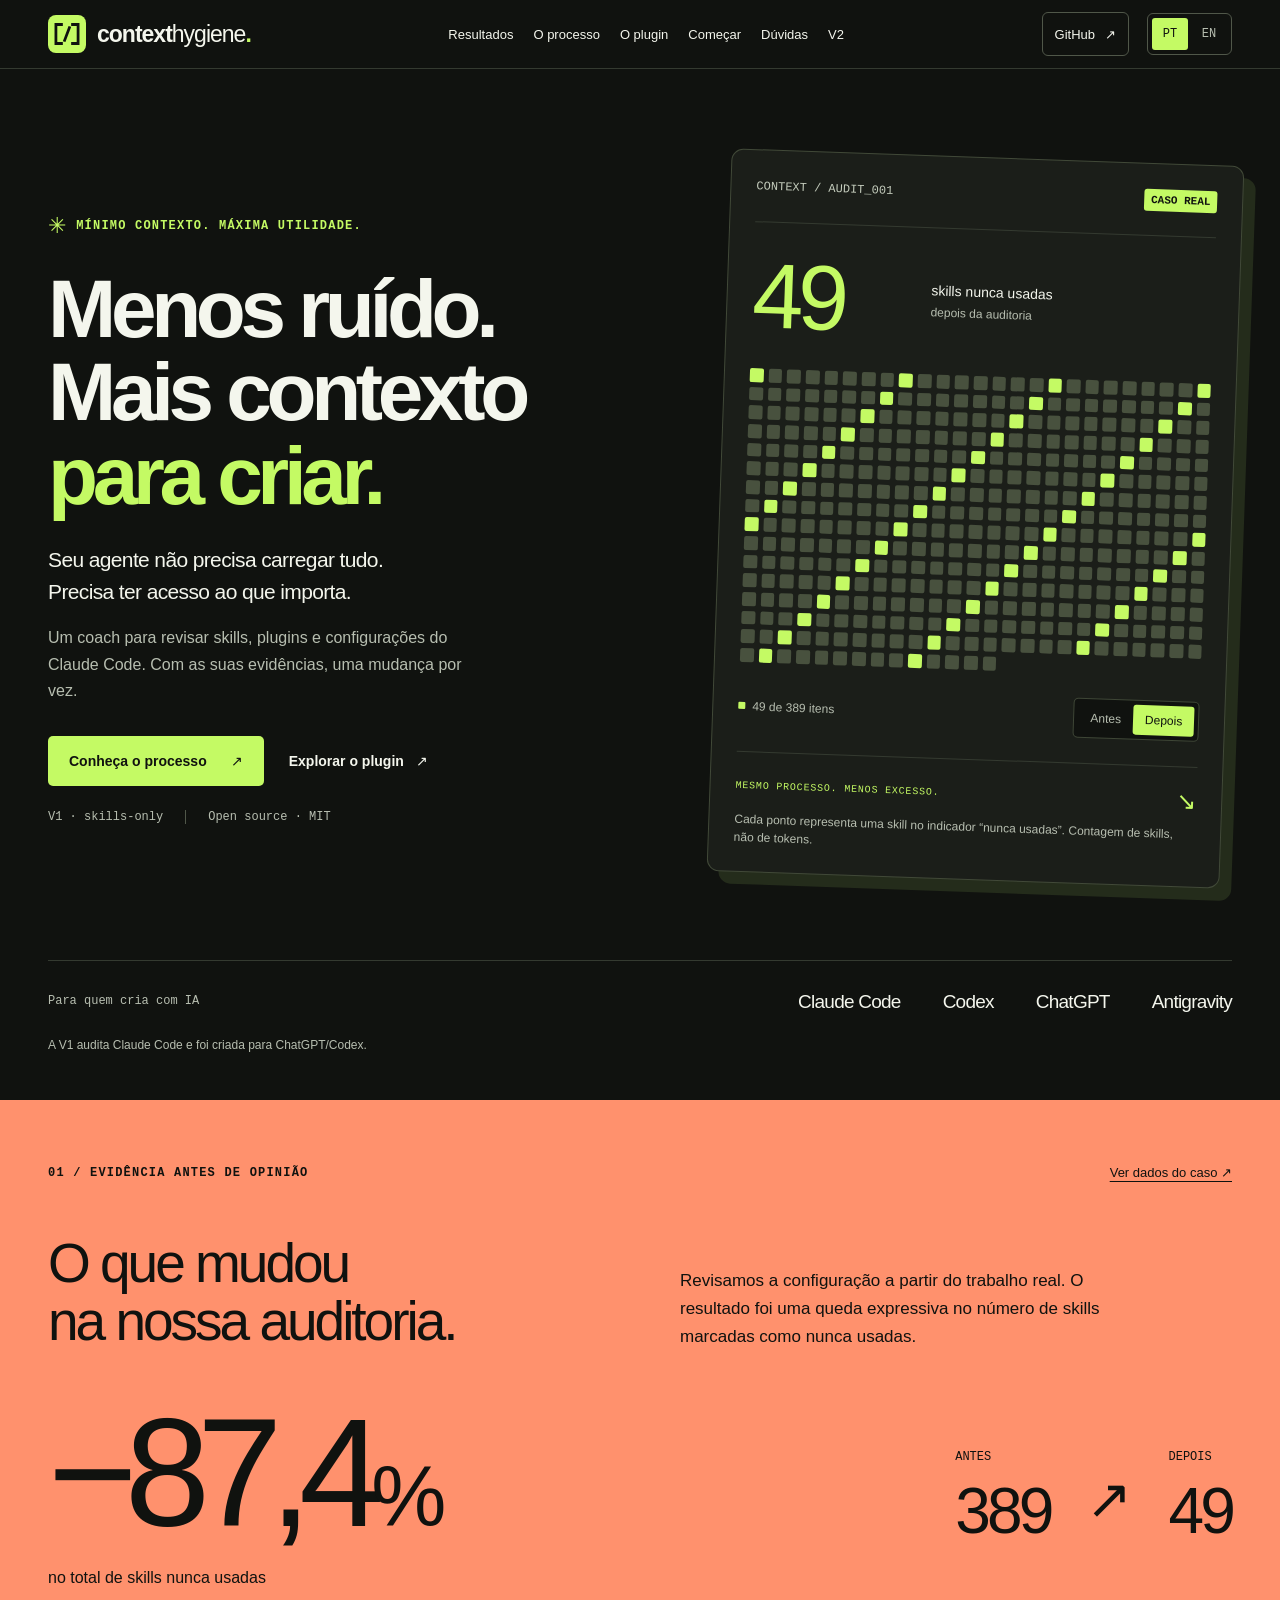
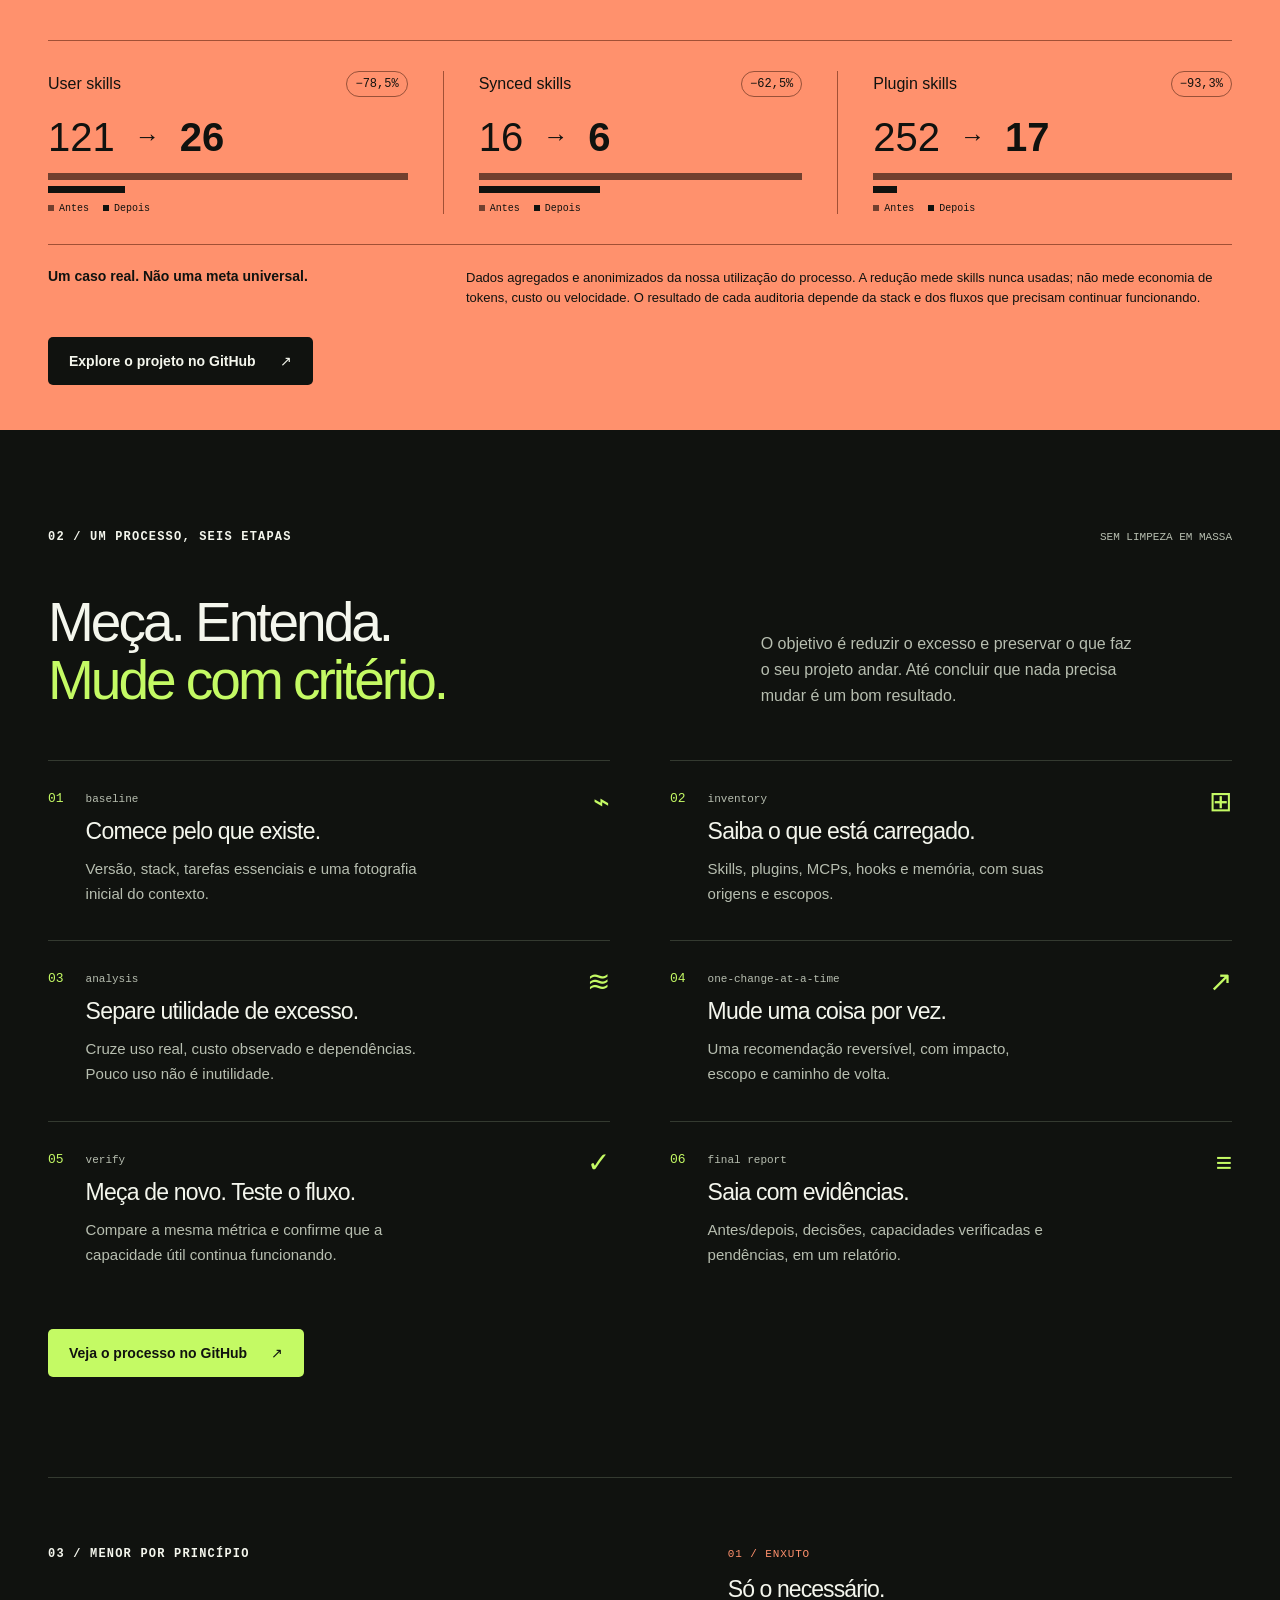
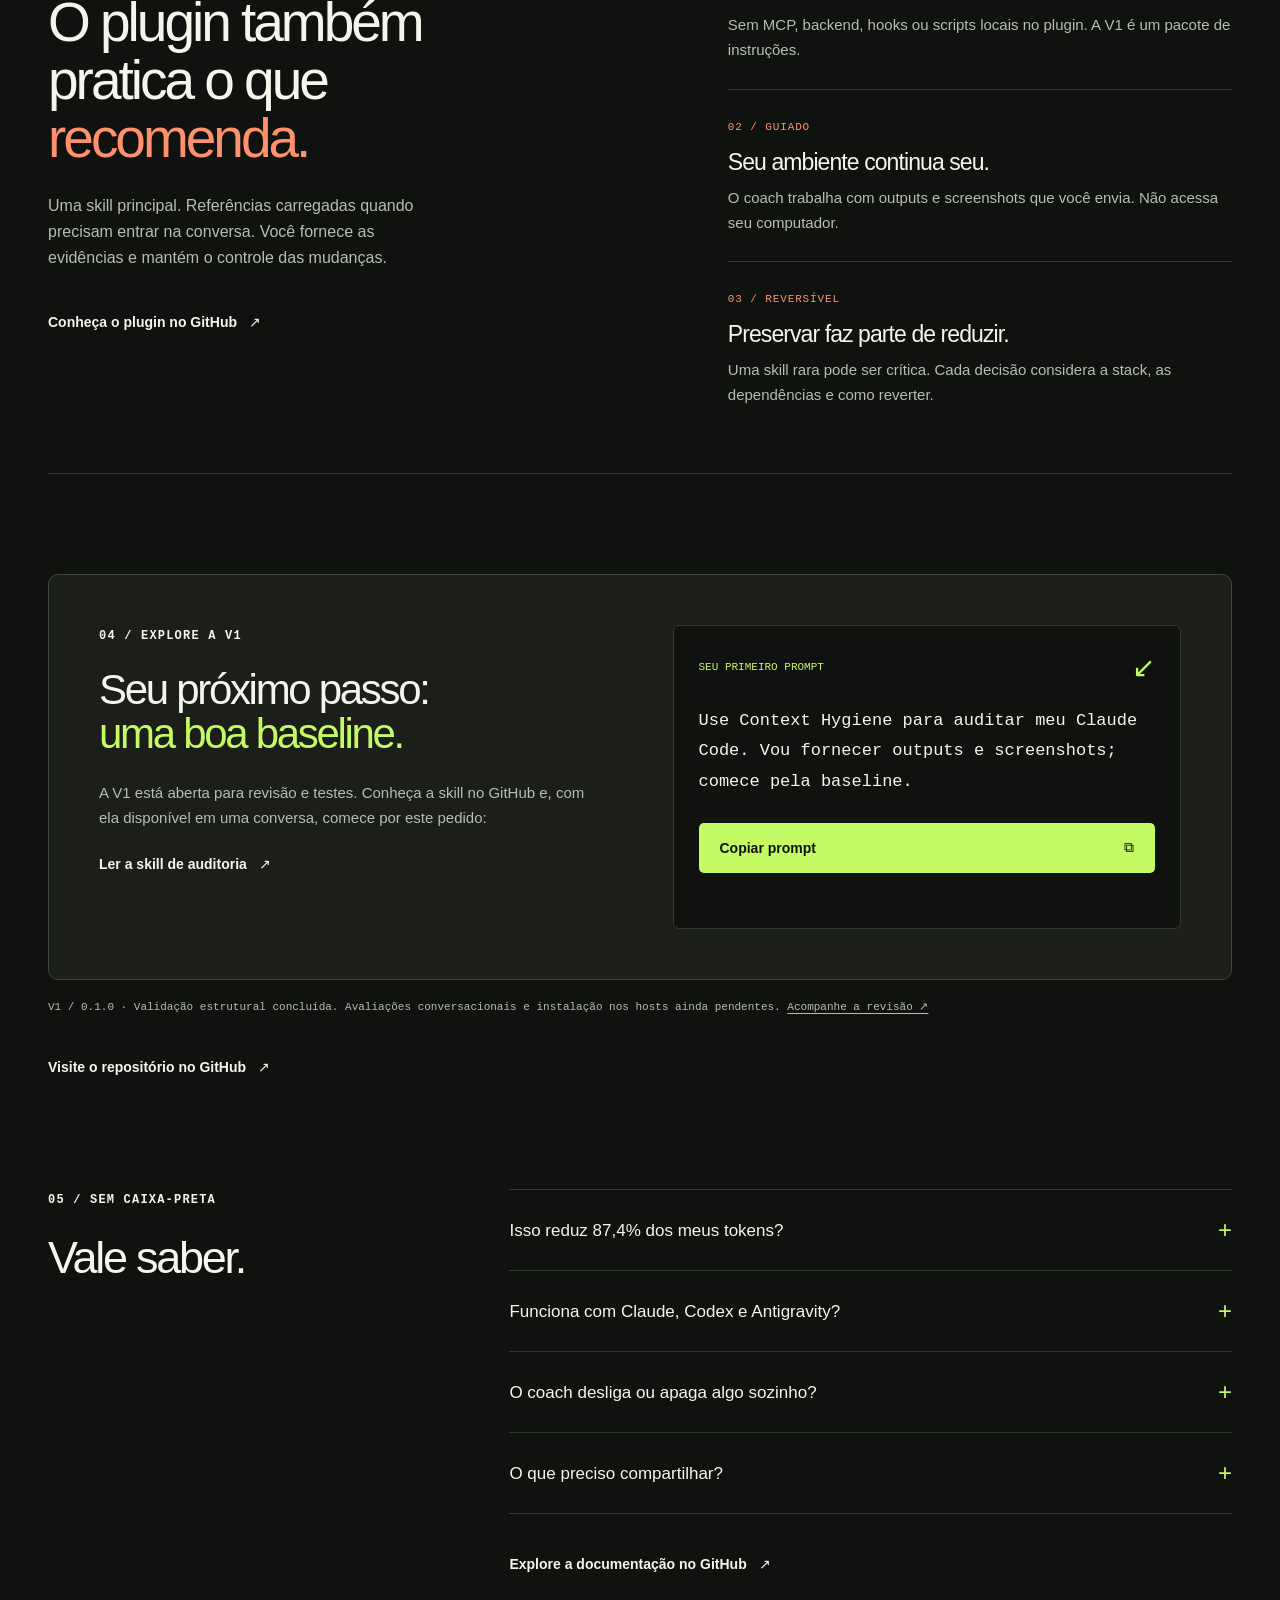
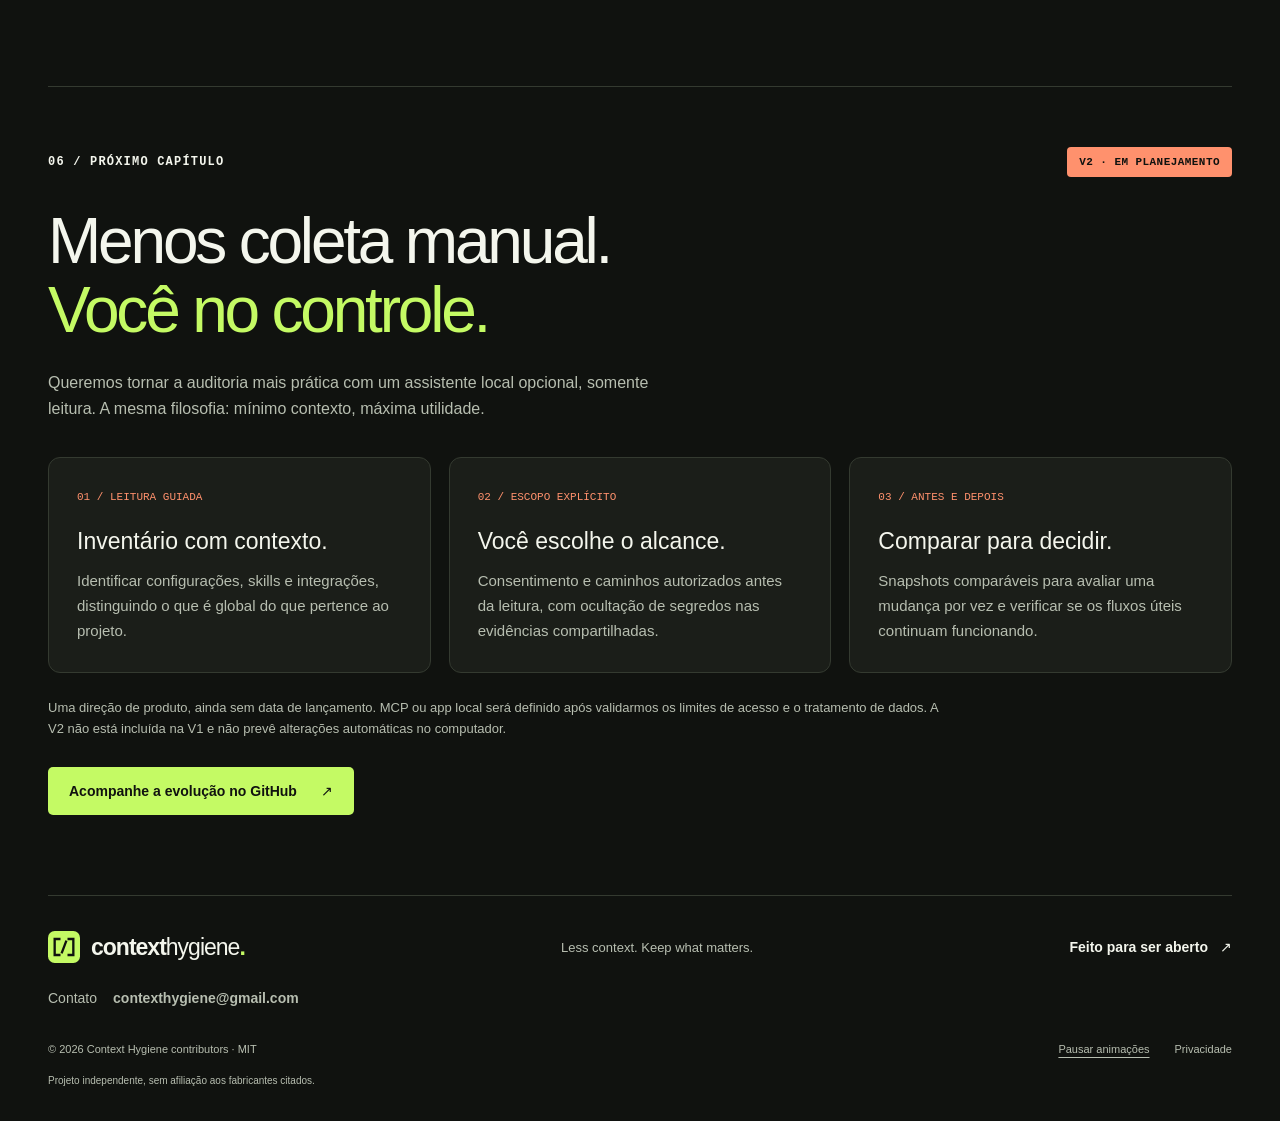
==== commit e68ec623: "Add contact email to Portuguese and English site footers" ====
--- a/docs/index.html
+++ b/docs/index.html
@@ -693,6 +693,10 @@
           >Feito para ser aberto <span aria-hidden="true">↗</span></a
         >
       </div>
+      <p class="footer-contact">
+        <span>Contato</span>
+        <a class="text-link" href="mailto:contexthygiene@gmail.com">contexthygiene@gmail.com</a>
+      </p>
       <div class="footer-bottom">
         <span>© 2026 Context Hygiene contributors · MIT</span>
         <div>
--- a/docs/styles.css
+++ b/docs/styles.css
@@ -906,6 +906,18 @@
   font-size: 13px;
   color: var(--muted);
 }
+.footer-contact {
+  display: flex;
+  flex-wrap: wrap;
+  align-items: baseline;
+  gap: 8px 16px;
+  margin-top: 24px;
+  font-size: 14px;
+  color: var(--muted);
+}
+.footer-contact a {
+  overflow-wrap: anywhere;
+}
 .footer-bottom {
   display: flex;
   align-items: center;
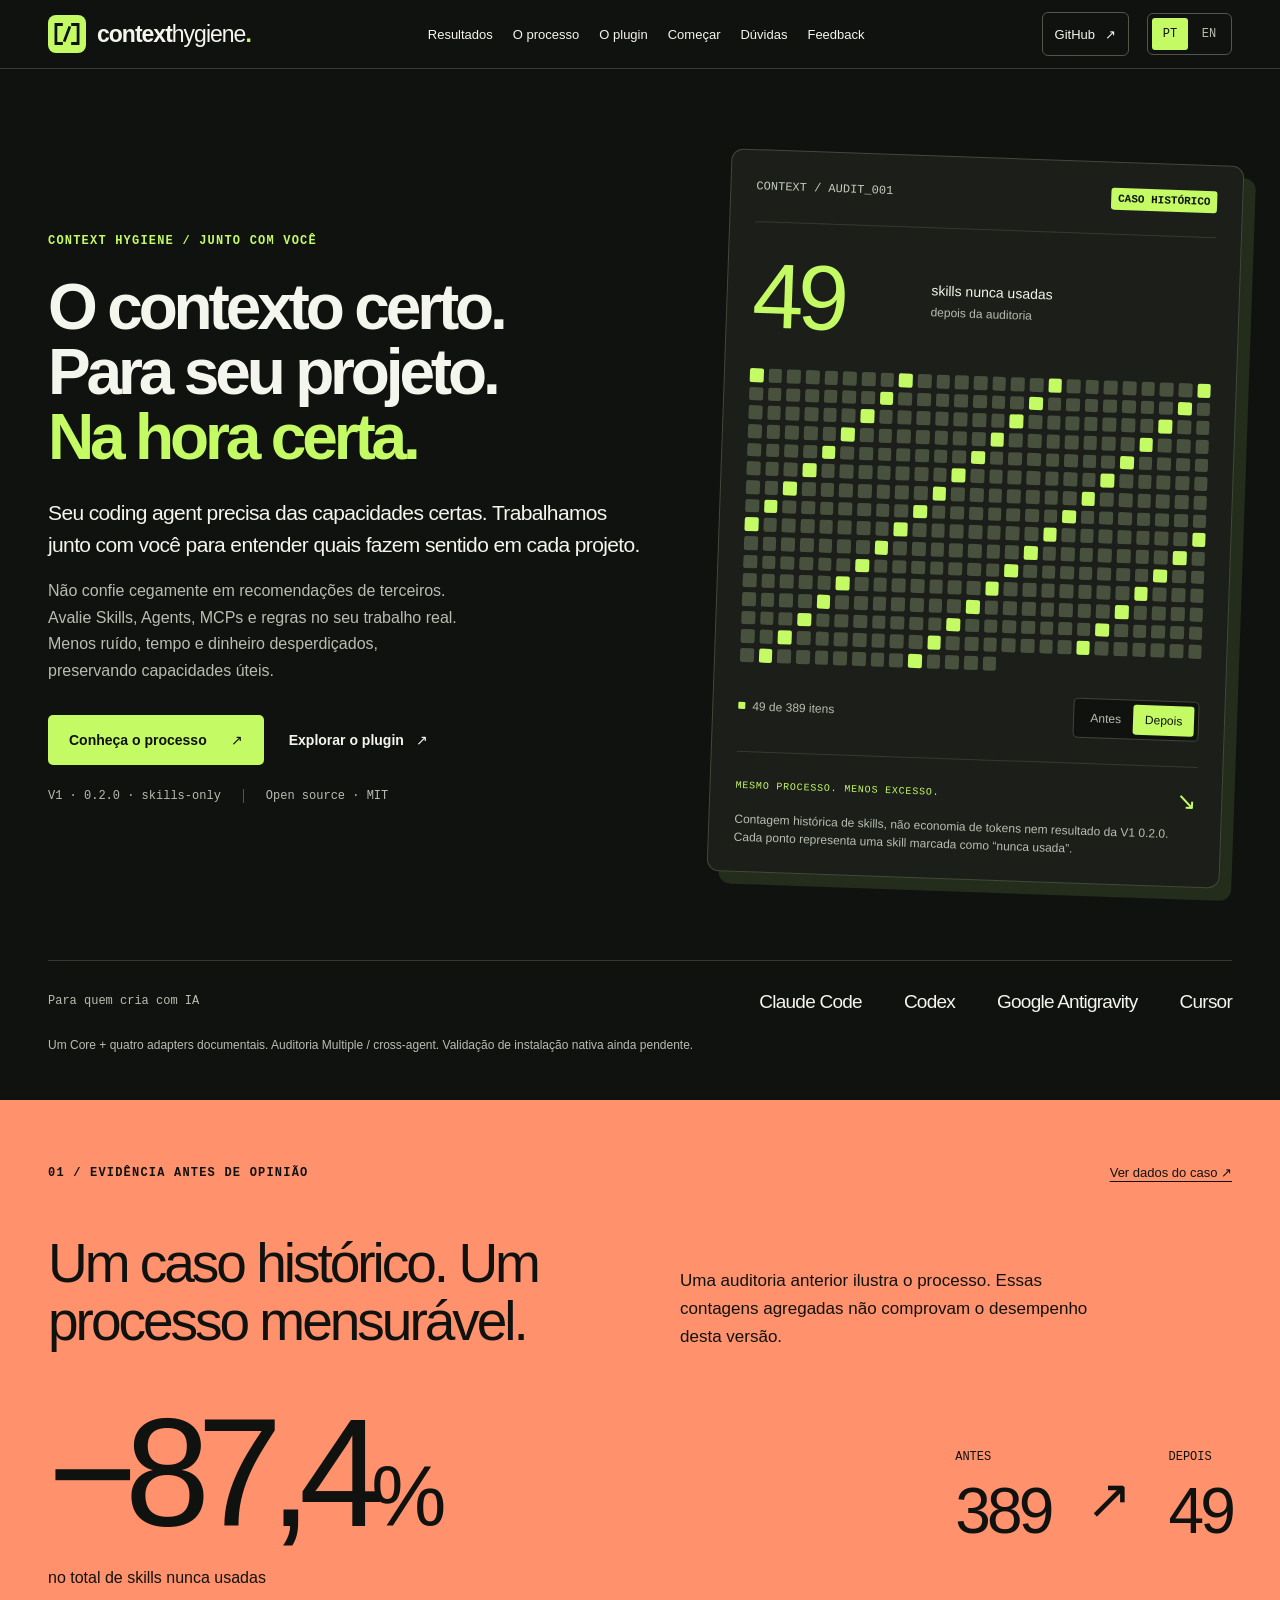
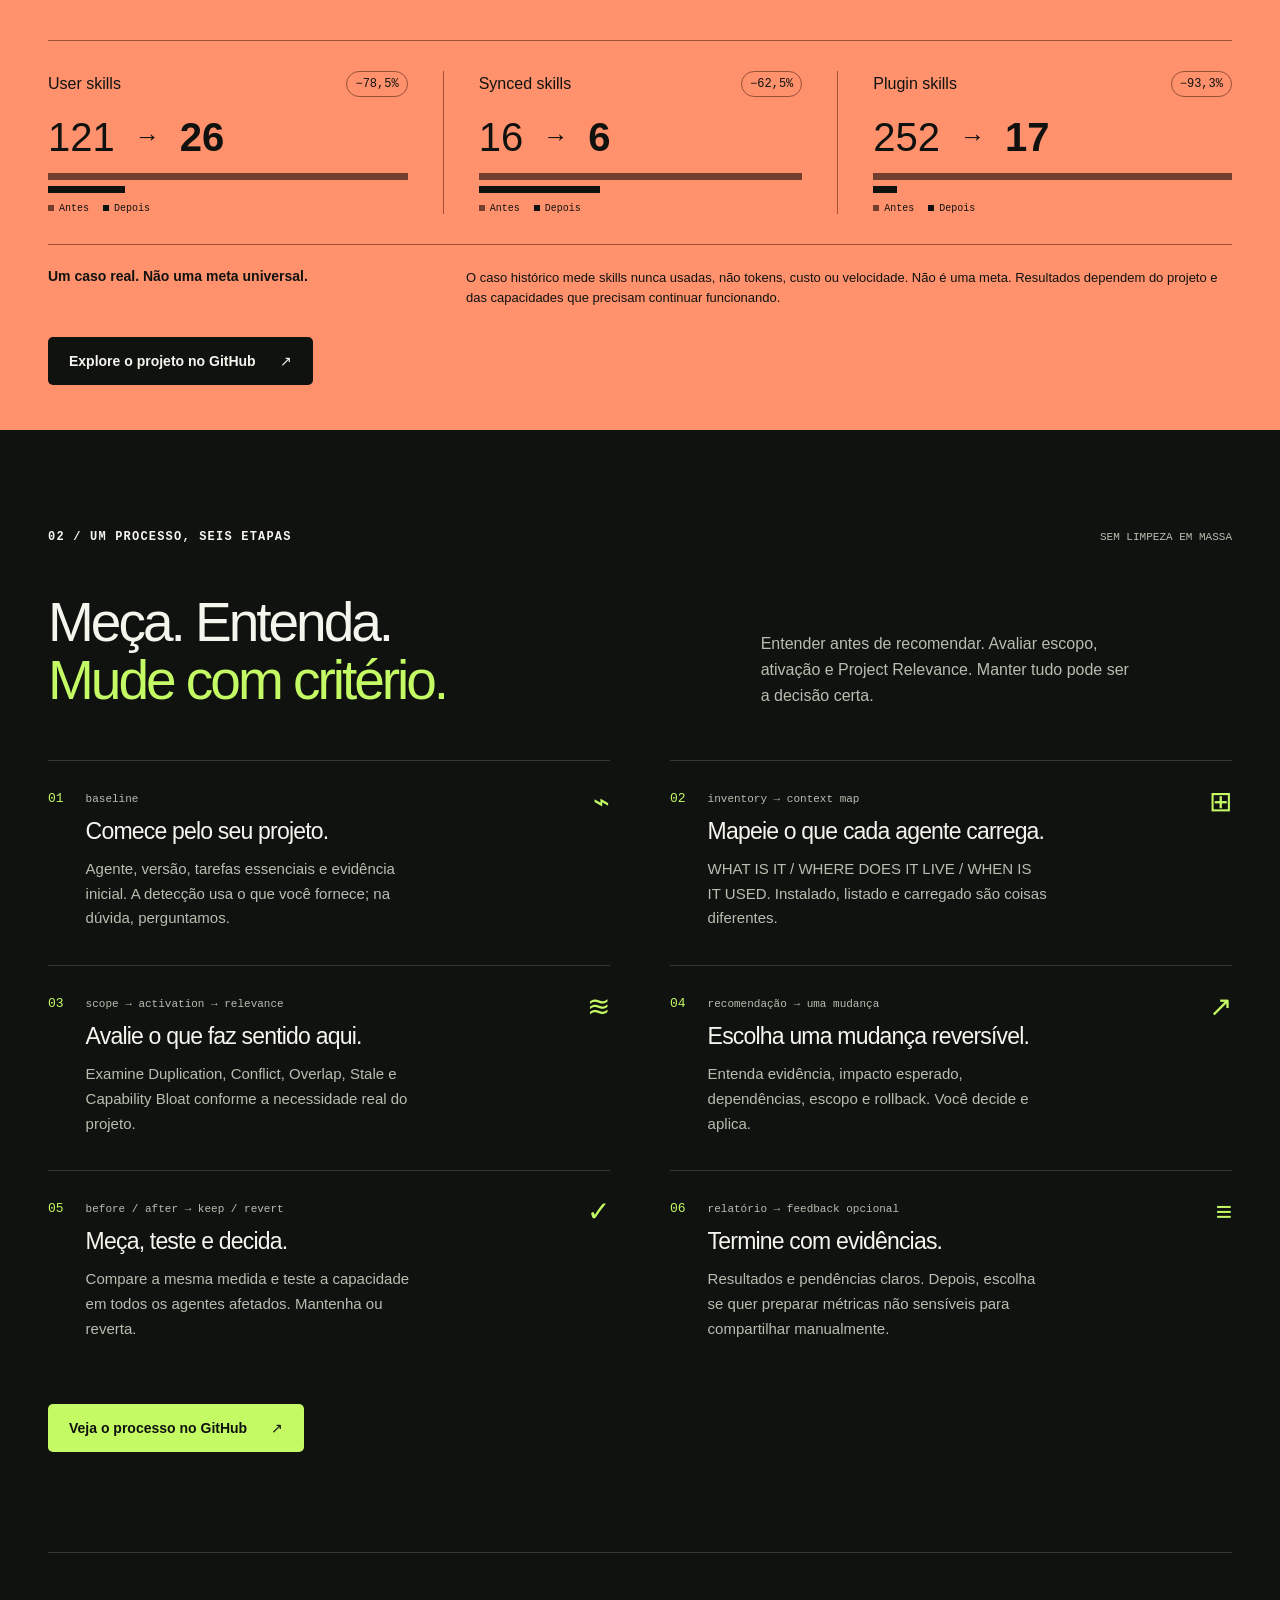
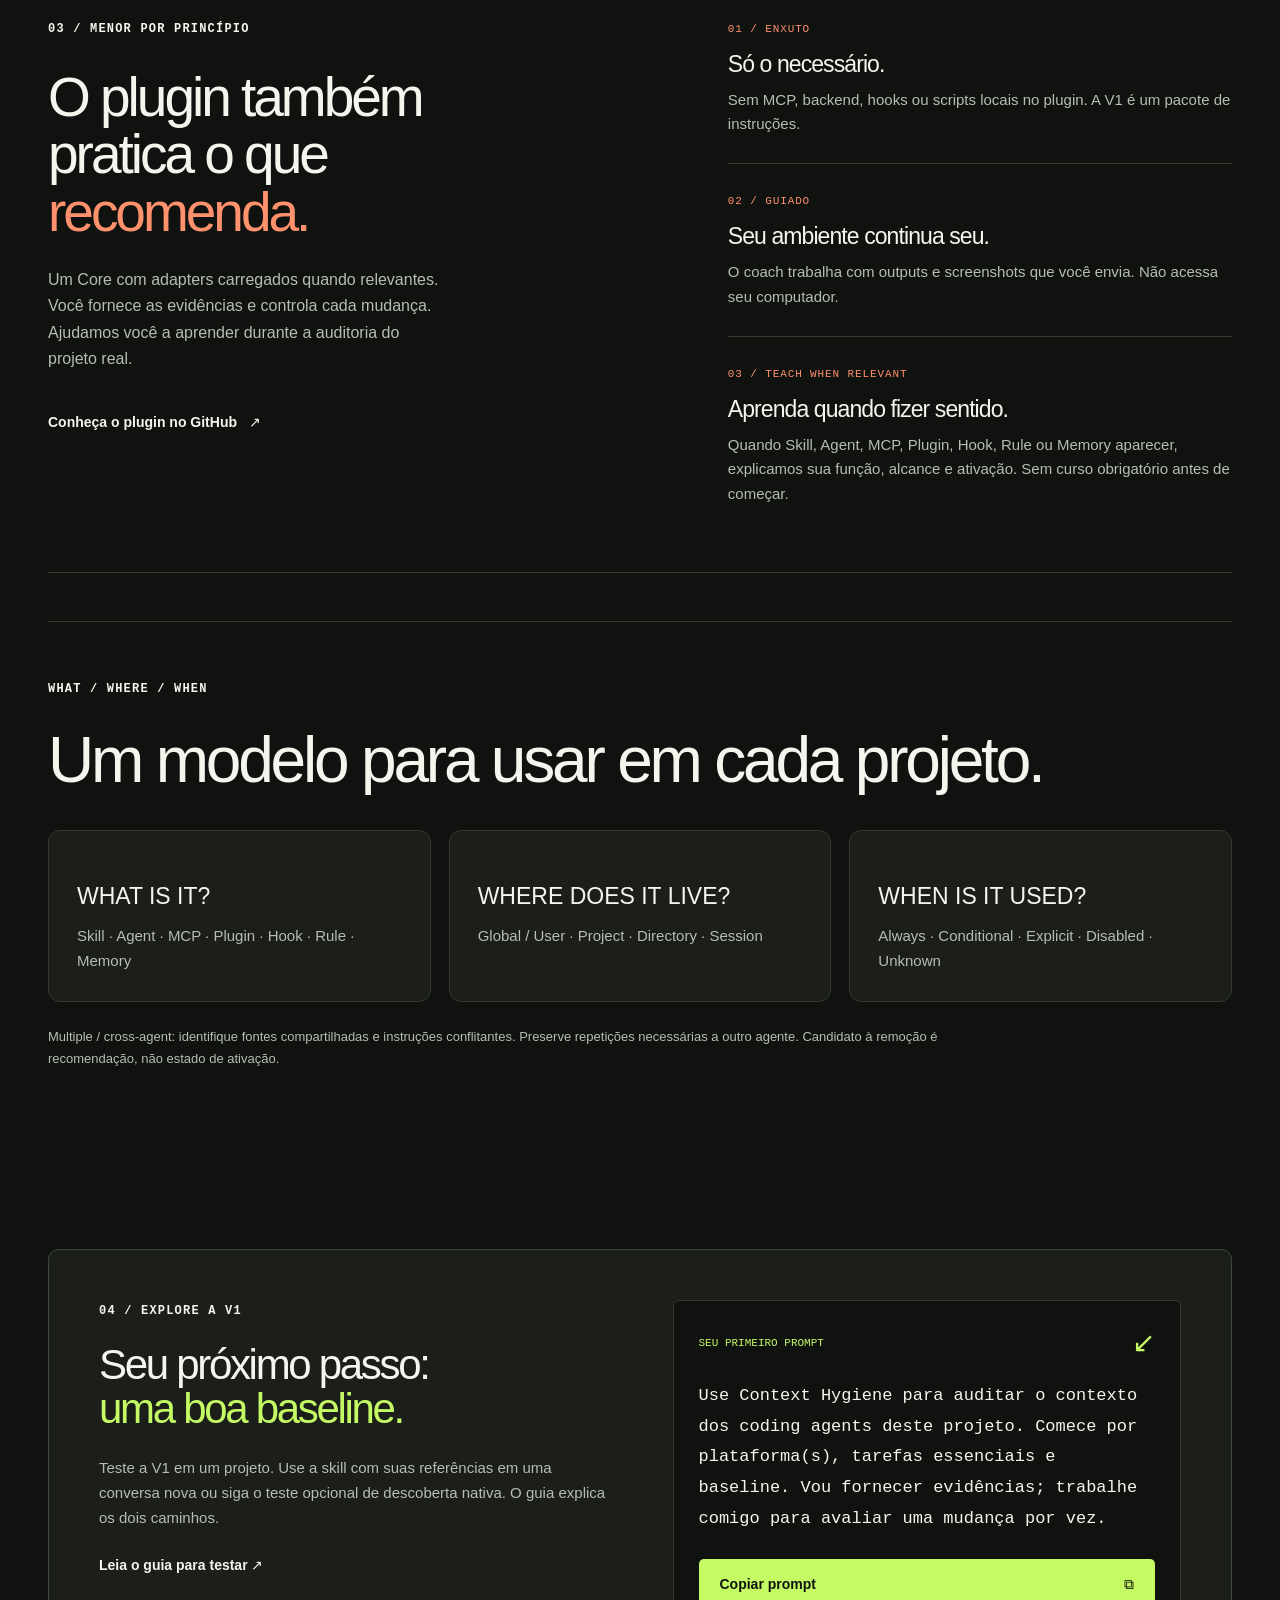
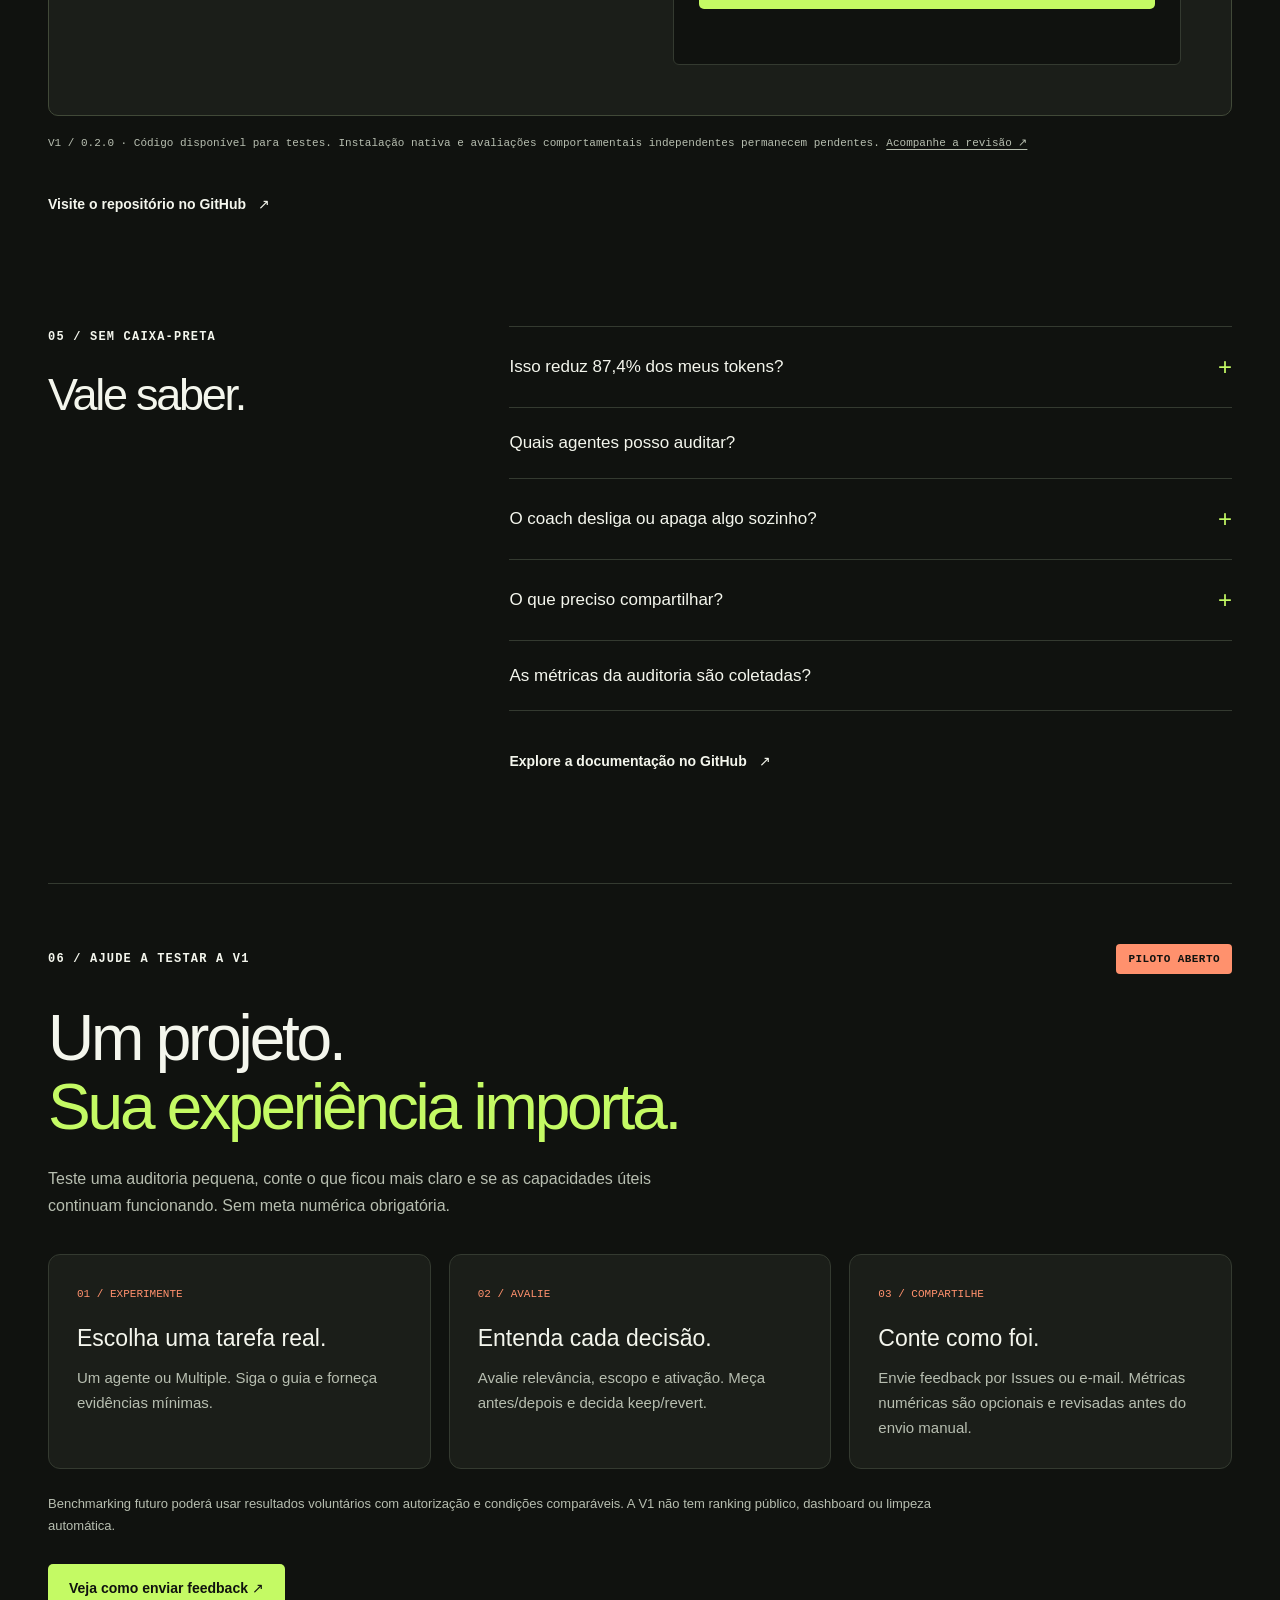
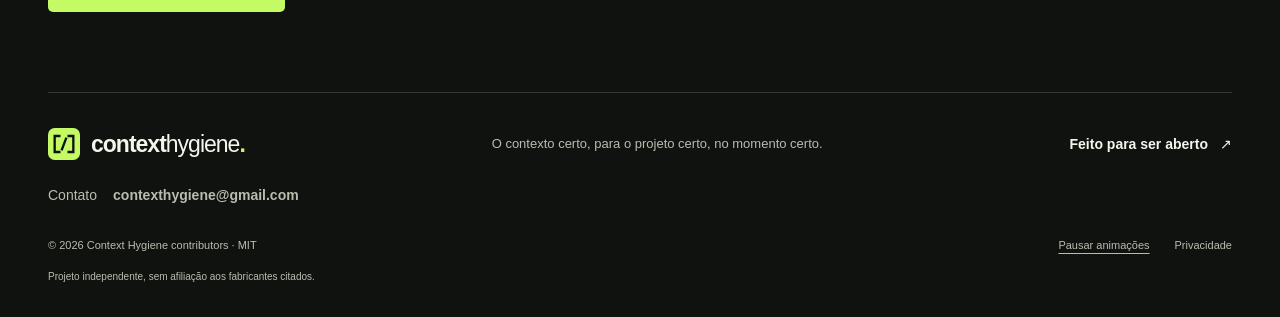
==== commit 2977fabd: "Evolve Context Hygiene V1 into a project-aware multi-agent context coach" ====
--- a/docs/index.html
+++ b/docs/index.html
@@ -1,161 +1,170 @@
 <!doctype html>
+
 <html lang="pt-BR">
   <head>
     <meta charset="utf-8" />
     <!-- Google tag (gtag.js) -->
-    <script async src="https://www.googletagmanager.com/gtag/js?id=G-0B847D49P5"></script>
+    <script
+      async=""
+      src="https://www.googletagmanager.com/gtag/js?id=G-0B847D49P5"
+    ></script>
     <script>
       window.dataLayer = window.dataLayer || [];
-      function gtag(){dataLayer.push(arguments);}
-      gtag('js', new Date());
-      gtag('config', 'G-0B847D49P5');
+      function gtag() {
+        dataLayer.push(arguments);
+      }
+      gtag("js", new Date());
+      gtag("config", "G-0B847D49P5");
     </script>
-    <meta name="google-site-verification" content="hh9N2sSiapi07nBoRIc9BzOGK0uihIUKK_z2fYuZ2ms" />
-    <meta name="viewport" content="width=device-width, initial-scale=1" />
-    <meta name="theme-color" content="#10120f" />
-    <title>Context Hygiene — Menos ruído. Mais contexto para criar.</title>
-    <meta
+    <meta
+      content="hh9N2sSiapi07nBoRIc9BzOGK0uihIUKK_z2fYuZ2ms"
+      name="google-site-verification"
+    />
+    <meta content="width=device-width, initial-scale=1" name="viewport" />
+    <meta content="#10120f" name="theme-color" />
+    <title>Context Hygiene — O contexto certo, para o projeto certo.</title>
+    <meta
+      content="Coach de contexto para coding agents. Trabalhamos junto com você para avaliar Skills, Agents e MCPs em cada projeto. Claude Code, Codex, Google Antigravity e Cursor."
       name="description"
-      content="Um coach de higiene de contexto do Claude Code para ChatGPT/Codex. Conheça o processo e o caso real: 389 → 49 skills nunca usadas, uma redução de 87,4%."
-    />
-    <meta
+    />
+    <meta
+      content="Context Hygiene — O contexto certo, para o projeto certo."
       property="og:title"
-      content="Context Hygiene — Menos ruído. Mais contexto para criar."
-    />
-    <meta
+    />
+    <meta
+      content="Coach de contexto para coding agents. Trabalhamos junto com você para avaliar Skills, Agents e MCPs em cada projeto. Claude Code, Codex, Google Antigravity e Cursor."
       property="og:description"
-      content="Uma auditoria guiada para manter o que importa no seu Claude Code. Conheça o processo e os resultados do nosso caso real."
-    />
-    <meta property="og:site_name" content="Context Hygiene" />
-    <meta
+    />
+    <meta content="Context Hygiene" property="og:site_name" />
+    <meta
+      content="https://tonymontezuma.github.io/Context-Hygiene/assets/og-pt.png"
       property="og:image"
+    />
+    <meta
       content="https://tonymontezuma.github.io/Context-Hygiene/assets/og-pt.png"
-    />
-    <meta
       property="og:image:secure_url"
+    />
+    <meta content="image/png" property="og:image:type" />
+    <meta content="1200" property="og:image:width" />
+    <meta content="630" property="og:image:height" />
+    <meta
+      content="Context Hygiene em verde-lima e coral. Menos ruído. Mais contexto para criar. Caso real: 389 para 49 skills nunca usadas, redução de 87,4%."
+      property="og:image:alt"
+    />
+    <meta content="summary_large_image" name="twitter:card" />
+    <meta
+      content="Context Hygiene — O contexto certo, para o projeto certo."
+      name="twitter:title"
+    />
+    <meta
+      content="Coach de contexto para coding agents. Trabalhamos junto com você para avaliar Skills, Agents e MCPs em cada projeto. Claude Code, Codex, Google Antigravity e Cursor."
+      name="twitter:description"
+    />
+    <meta
       content="https://tonymontezuma.github.io/Context-Hygiene/assets/og-pt.png"
-    />
-    <meta property="og:image:type" content="image/png" />
-    <meta property="og:image:width" content="1200" />
-    <meta property="og:image:height" content="630" />
-    <meta
-      property="og:image:alt"
+      name="twitter:image"
+    />
+    <meta
       content="Context Hygiene em verde-lima e coral. Menos ruído. Mais contexto para criar. Caso real: 389 para 49 skills nunca usadas, redução de 87,4%."
-    />
-    <meta name="twitter:card" content="summary_large_image" />
-    <meta
-      name="twitter:title"
-      content="Context Hygiene — Menos ruído. Mais contexto para criar."
-    />
-    <meta
-      name="twitter:description"
-      content="Um coach de higiene de contexto do Claude Code para ChatGPT/Codex. Conheça o processo e o caso real: 389 → 49 skills nunca usadas, uma redução de 87,4%."
-    />
-    <meta
-      name="twitter:image"
-      content="https://tonymontezuma.github.io/Context-Hygiene/assets/og-pt.png"
-    />
-    <meta
       name="twitter:image:alt"
-      content="Context Hygiene em verde-lima e coral. Menos ruído. Mais contexto para criar. Caso real: 389 para 49 skills nunca usadas, redução de 87,4%."
-    />
-    <meta property="og:type" content="website" />
-    <meta property="og:locale" content="pt_BR" />
-    <meta
+    />
+    <meta content="website" property="og:type" />
+    <meta content="pt_BR" property="og:locale" />
+    <meta
+      content="https://tonymontezuma.github.io/Context-Hygiene/"
       property="og:url"
-      content="https://tonymontezuma.github.io/Context-Hygiene/"
     />
     <link
+      href="https://tonymontezuma.github.io/Context-Hygiene/"
       rel="canonical"
+    />
+    <link
       href="https://tonymontezuma.github.io/Context-Hygiene/"
+      hreflang="pt-BR"
+      rel="alternate"
     />
     <link
+      href="https://tonymontezuma.github.io/Context-Hygiene/en/"
+      hreflang="en"
       rel="alternate"
-      hreflang="pt-BR"
+    />
+    <link
       href="https://tonymontezuma.github.io/Context-Hygiene/"
-    />
-    <link
+      hreflang="x-default"
       rel="alternate"
-      hreflang="en"
-      href="https://tonymontezuma.github.io/Context-Hygiene/en/"
-    />
-    <link
-      rel="alternate"
-      hreflang="x-default"
-      href="https://tonymontezuma.github.io/Context-Hygiene/"
-    />
-    <meta property="og:locale:alternate" content="en_US" />
-    <link rel="icon" type="image/svg+xml" href="assets/mark.svg" />
-    <link rel="stylesheet" href="styles.css" />
-    <script src="app.js" defer></script>
+    />
+    <meta content="en_US" property="og:locale:alternate" />
+    <link href="assets/mark.svg" rel="icon" type="image/svg+xml" />
+    <link href="styles.css" rel="stylesheet" />
+    <script defer="" src="app.js"></script>
   </head>
   <body>
     <a class="skip-link" href="#conteudo">Pular para o conteúdo</a>
     <header class="site-header">
       <div class="header wrap">
-        <a class="brand" href="#" aria-label="Context Hygiene, início"
-          ><img src="assets/mark.svg" width="38" height="38" alt="" /><span
+        <a aria-label="Context Hygiene, início" class="brand" href="#"
+          ><img alt="" height="38" src="assets/mark.svg" width="38" /><span
             >context<span class="brand-light">hygiene</span
             ><span class="brand-period">.</span></span
           ></a
         >
         <button
-          class="menu-toggle"
-          type="button"
           aria-controls="section-menu"
           aria-expanded="false"
           aria-label="Abrir menu"
-          hidden
+          class="menu-toggle"
+          hidden=""
+          type="button"
         >
           <span></span><span></span><span></span>
         </button>
         <nav
+          aria-label="Navegação principal"
           class="main-nav"
           id="section-menu"
-          aria-label="Navegação principal"
         >
           <a href="#resultados">Resultados</a>
           <a href="#processo">O processo</a>
           <a href="#plugin">O plugin</a>
           <a href="#comecar">Começar</a>
           <a href="#duvidas">Dúvidas</a>
-          <a href="#v2">V2</a>
+          <a href="#v2">Feedback</a>
         </nav>
         <a
           class="nav-github"
           href="https://github.com/tonymontezuma/Context-Hygiene"
           >GitHub <span aria-hidden="true">↗</span></a
         >
-        <nav class="language-switch" aria-label="Idioma da página">
+        <nav aria-label="Idioma da página" class="language-switch">
           <a
+            aria-current="page"
+            aria-label="Português"
             href="./"
+            hreflang="pt-BR"
             lang="pt-BR"
-            hreflang="pt-BR"
-            aria-label="Português"
-            aria-current="page"
             >PT</a
           >
-          <a href="en/" lang="en" hreflang="en" aria-label="English">EN</a>
+          <a aria-label="English" href="en/" hreflang="en" lang="en">EN</a>
         </nav>
       </div>
     </header>
     <main id="conteudo">
-      <section class="hero wrap" aria-labelledby="hero-title">
+      <section aria-labelledby="hero-title" class="hero wrap">
         <div class="hero-copy">
-          <div class="eyebrow">
-            <span class="tiny-cross" aria-hidden="true">✳</span> MÍNIMO
-            CONTEXTO. MÁXIMA UTILIDADE.
-          </div>
+          <div class="eyebrow">CONTEXT HYGIENE / JUNTO COM VOCÊ</div>
           <h1 id="hero-title">
-            Menos ruído.<br />Mais contexto<br /><span>para criar.</span>
+            O contexto certo.<br />Para seu projeto.<br /><span
+              >Na hora certa.</span
+            >
           </h1>
           <p class="hero-description">
-            Seu agente não precisa carregar tudo.<br />Precisa ter acesso ao que
-            importa.
+            Seu coding agent precisa das capacidades certas. Trabalhamos junto
+            com você para entender quais fazem sentido em cada projeto.
           </p>
           <p class="hero-detail">
-            Um coach para revisar skills, plugins e configurações do Claude
-            Code. Com as suas evidências, uma mudança por vez.
+            Não confie cegamente em recomendações de terceiros. Avalie Skills,
+            Agents, MCPs e regras no seu trabalho real. Menos ruído, tempo e
+            dinheiro desperdiçados, preservando capacidades úteis.
           </p>
           <div class="hero-actions">
             <a class="button button-lime" href="#processo"
@@ -167,16 +176,16 @@
             >
           </div>
           <div class="hero-meta">
-            <span>V1 · skills-only</span><span>Open source · MIT</span>
+            <span>V1 · 0.2.0 · skills-only</span><span>Open source · MIT</span>
           </div>
         </div>
         <div
+          aria-label="Visualização do caso real de 389 para 49 skills nunca usadas"
           class="context-visual"
-          aria-label="Visualização do caso real de 389 para 49 skills nunca usadas"
         >
           <div class="visual-head">
             <span class="mono">CONTEXT / AUDIT_001</span
-            ><span class="visual-tag">CASO REAL</span>
+            ><span class="visual-tag">CASO HISTÓRICO</span>
           </div>
           <div class="visual-number">
             <span id="visual-count">49</span
@@ -186,7 +195,7 @@
               ></span
             >
           </div>
-          <div id="context-grid" class="context-grid" aria-hidden="true"></div>
+          <div aria-hidden="true" class="context-grid" id="context-grid"></div>
           <noscript
             ><p class="no-js-visual">
               389 antes <span aria-hidden="true">→</span> 49 depois<br />340
@@ -195,18 +204,18 @@
           >
           <div class="visual-bottom">
             <span
-              ><i class="legend-dot" aria-hidden="true"></i
+              ><i aria-hidden="true" class="legend-dot"></i
               ><span id="visual-legend">49 de 389 itens</span></span
             >
             <div
+              aria-label="Alternar visualização do caso"
               class="segmented"
+              hidden=""
               role="group"
-              aria-label="Alternar visualização do caso"
-              hidden
-            >
-              <button type="button" data-view="before" aria-pressed="false">
+            >
+              <button aria-pressed="false" data-view="before" type="button">
                 Antes</button
-              ><button type="button" data-view="after" aria-pressed="true">
+              ><button aria-pressed="true" data-view="after" type="button">
                 Depois
               </button>
             </div>
@@ -216,37 +225,39 @@
             ><span aria-hidden="true">↘</span>
           </div>
           <p class="visual-caption">
-            Cada ponto representa uma skill no indicador “nunca usadas”.
-            Contagem de skills, não de tokens.
+            Contagem histórica de skills, não economia de tokens nem resultado
+            da V1 0.2.0. Cada ponto representa uma skill marcada como “nunca
+            usada”.
           </p>
         </div>
       </section>
       <div class="audience wrap">
         <p>Para quem cria com IA</p>
         <div>
-          <span>Claude Code</span><span>Codex</span><span>ChatGPT</span
-          ><span>Antigravity</span>
+          <span>Claude Code</span><span>Codex</span
+          ><span>Google Antigravity</span><span>Cursor</span>
         </div>
         <p class="audience-note">
-          A V1 audita Claude Code e foi criada para ChatGPT/Codex.
+          Um Core + quatro adapters documentais. Auditoria Multiple /
+          cross-agent. Validação de instalação nativa ainda pendente.
         </p>
       </div>
-
-      <section class="results" id="resultados" aria-labelledby="results-title">
+      <section aria-labelledby="results-title" class="results" id="resultados">
         <div class="wrap">
           <div class="section-top">
             <span class="eyebrow">01 / EVIDÊNCIA ANTES DE OPINIÃO</span
             ><a
-              href="https://github.com/tonymontezuma/Context-Hygiene/blob/main/skills/audit-claude-code/references/benchmark.md"
+              href="https://github.com/tonymontezuma/Context-Hygiene/blob/main/skills/audit-context/references/benchmark.md"
               >Ver dados do caso <span aria-hidden="true">↗</span></a
             >
           </div>
           <div class="result-intro">
-            <h2 id="results-title">O que mudou<br />na nossa auditoria.</h2>
-            <p>
-              Revisamos a configuração a partir do trabalho real. O resultado
-              foi uma queda expressiva no número de skills marcadas como nunca
-              usadas.
+            <h2 id="results-title">
+              Um caso histórico. Um processo mensurável.
+            </h2>
+            <p>
+              Uma auditoria anterior ilustra o processo. Essas contagens
+              agregadas não comprovam o desempenho desta versão.
             </p>
           </div>
           <div class="big-result">
@@ -256,7 +267,7 @@
             </div>
             <div class="result-equation">
               <div><span>ANTES</span><strong>389</strong></div>
-              <span class="equation-arrow" aria-hidden="true">↗</span>
+              <span aria-hidden="true" class="equation-arrow">↗</span>
               <div><span>DEPOIS</span><strong>49</strong></div>
             </div>
           </div>
@@ -268,10 +279,10 @@
               </div>
               <p>
                 <span>121</span
-                ><span class="metric-arrow" aria-hidden="true">→</span
+                ><span aria-hidden="true" class="metric-arrow">→</span
                 ><strong>26</strong>
               </p>
-              <div class="bar-pair" aria-hidden="true">
+              <div aria-hidden="true" class="bar-pair">
                 <div class="bar-before"></div>
                 <div class="bar-after" style="--bar: 21.49%"></div>
               </div>
@@ -286,10 +297,10 @@
               </div>
               <p>
                 <span>16</span
-                ><span class="metric-arrow" aria-hidden="true">→</span
+                ><span aria-hidden="true" class="metric-arrow">→</span
                 ><strong>6</strong>
               </p>
-              <div class="bar-pair" aria-hidden="true">
+              <div aria-hidden="true" class="bar-pair">
                 <div class="bar-before"></div>
                 <div class="bar-after" style="--bar: 37.5%"></div>
               </div>
@@ -304,10 +315,10 @@
               </div>
               <p>
                 <span>252</span
-                ><span class="metric-arrow" aria-hidden="true">→</span
+                ><span aria-hidden="true" class="metric-arrow">→</span
                 ><strong>17</strong>
               </p>
-              <div class="bar-pair" aria-hidden="true">
+              <div aria-hidden="true" class="bar-pair">
                 <div class="bar-before"></div>
                 <div class="bar-after" style="--bar: 6.75%"></div>
               </div>
@@ -319,13 +330,11 @@
           <div class="result-note">
             <strong>Um caso real. Não uma meta universal.</strong>
             <p>
-              Dados agregados e anonimizados da nossa utilização do processo. A
-              redução mede skills nunca usadas; não mede economia de tokens,
-              custo ou velocidade. O resultado de cada auditoria depende da
-              stack e dos fluxos que precisam continuar funcionando.
-            </p>
-          </div>
-
+              O caso histórico mede skills nunca usadas, não tokens, custo ou
+              velocidade. Não é uma meta. Resultados dependem do projeto e das
+              capacidades que precisam continuar funcionando.
+            </p>
+          </div>
           <div class="section-cta">
             <a
               class="button button-dark"
@@ -335,11 +344,10 @@
           </div>
         </div>
       </section>
-
       <section
+        aria-labelledby="method-title"
         class="method wrap section-space"
         id="processo"
-        aria-labelledby="method-title"
       >
         <div class="section-top">
           <span class="eyebrow">02 / UM PROCESSO, SEIS ETAPAS</span
@@ -352,8 +360,8 @@
             >
           </h2>
           <p>
-            O objetivo é reduzir o excesso e preservar o que faz o seu projeto
-            andar. Até concluir que nada precisa mudar é um bom resultado.
+            Entender antes de recomendar. Avaliar escopo, ativação e Project
+            Relevance. Manter tudo pode ser a decisão certa.
           </p>
         </div>
         <ol class="steps">
@@ -361,76 +369,75 @@
             <span class="step-number">01</span>
             <div>
               <span class="step-code">baseline</span>
-              <h3>Comece pelo que existe.</h3>
-              <p>
-                Versão, stack, tarefas essenciais e uma fotografia inicial do
-                contexto.
-              </p>
-            </div>
-            <span class="step-symbol" aria-hidden="true">⌁</span>
+              <h3>Comece pelo seu projeto.</h3>
+              <p>
+                Agente, versão, tarefas essenciais e evidência inicial. A
+                detecção usa o que você fornece; na dúvida, perguntamos.
+              </p>
+            </div>
+            <span aria-hidden="true" class="step-symbol">⌁</span>
           </li>
           <li>
             <span class="step-number">02</span>
             <div>
-              <span class="step-code">inventory</span>
-              <h3>Saiba o que está carregado.</h3>
-              <p>
-                Skills, plugins, MCPs, hooks e memória, com suas origens e
-                escopos.
-              </p>
-            </div>
-            <span class="step-symbol" aria-hidden="true">⊞</span>
+              <span class="step-code">inventory → context map</span>
+              <h3>Mapeie o que cada agente carrega.</h3>
+              <p>
+                WHAT IS IT / WHERE DOES IT LIVE / WHEN IS IT USED. Instalado,
+                listado e carregado são coisas diferentes.
+              </p>
+            </div>
+            <span aria-hidden="true" class="step-symbol">⊞</span>
           </li>
           <li>
             <span class="step-number">03</span>
             <div>
-              <span class="step-code">analysis</span>
-              <h3>Separe utilidade de excesso.</h3>
-              <p>
-                Cruze uso real, custo observado e dependências. Pouco uso não é
-                inutilidade.
-              </p>
-            </div>
-            <span class="step-symbol" aria-hidden="true">≋</span>
+              <span class="step-code">scope → activation → relevance</span>
+              <h3>Avalie o que faz sentido aqui.</h3>
+              <p>
+                Examine Duplication, Conflict, Overlap, Stale e Capability Bloat
+                conforme a necessidade real do projeto.
+              </p>
+            </div>
+            <span aria-hidden="true" class="step-symbol">≋</span>
           </li>
           <li>
             <span class="step-number">04</span>
             <div>
-              <span class="step-code">one-change-at-a-time</span>
-              <h3>Mude uma coisa por vez.</h3>
-              <p>
-                Uma recomendação reversível, com impacto, escopo e caminho de
-                volta.
-              </p>
-            </div>
-            <span class="step-symbol" aria-hidden="true">↗</span>
+              <span class="step-code">recomendação → uma mudança</span>
+              <h3>Escolha uma mudança reversível.</h3>
+              <p>
+                Entenda evidência, impacto esperado, dependências, escopo e
+                rollback. Você decide e aplica.
+              </p>
+            </div>
+            <span aria-hidden="true" class="step-symbol">↗</span>
           </li>
           <li>
             <span class="step-number">05</span>
             <div>
-              <span class="step-code">verify</span>
-              <h3>Meça de novo. Teste o fluxo.</h3>
-              <p>
-                Compare a mesma métrica e confirme que a capacidade útil
-                continua funcionando.
-              </p>
-            </div>
-            <span class="step-symbol" aria-hidden="true">✓</span>
+              <span class="step-code">before / after → keep / revert</span>
+              <h3>Meça, teste e decida.</h3>
+              <p>
+                Compare a mesma medida e teste a capacidade em todos os agentes
+                afetados. Mantenha ou reverta.
+              </p>
+            </div>
+            <span aria-hidden="true" class="step-symbol">✓</span>
           </li>
           <li>
             <span class="step-number">06</span>
             <div>
-              <span class="step-code">final report</span>
-              <h3>Saia com evidências.</h3>
-              <p>
-                Antes/depois, decisões, capacidades verificadas e pendências, em
-                um relatório.
-              </p>
-            </div>
-            <span class="step-symbol" aria-hidden="true">≡</span>
+              <span class="step-code">relatório → feedback opcional</span>
+              <h3>Termine com evidências.</h3>
+              <p>
+                Resultados e pendências claros. Depois, escolha se quer preparar
+                métricas não sensíveis para compartilhar manualmente.
+              </p>
+            </div>
+            <span aria-hidden="true" class="step-symbol">≡</span>
           </li>
         </ol>
-
         <div class="section-cta">
           <a
             class="button button-lime"
@@ -439,11 +446,10 @@
           >
         </div>
       </section>
-
       <section
+        aria-labelledby="principles-title"
         class="principles wrap"
         id="plugin"
-        aria-labelledby="principles-title"
       >
         <div class="principle-statement">
           <span class="eyebrow">03 / MENOR POR PRINCÍPIO</span>
@@ -453,11 +459,10 @@
             >
           </h2>
           <p>
-            Uma skill principal. Referências carregadas quando precisam entrar
-            na conversa. Você fornece as evidências e mantém o controle das
-            mudanças.
+            Um Core com adapters carregados quando relevantes. Você fornece as
+            evidências e controla cada mudança. Ajudamos você a aprender durante
+            a auditoria do projeto real.
           </p>
-
           <div class="section-cta">
             <a
               class="text-link"
@@ -484,20 +489,45 @@
             </p>
           </article>
           <article>
-            <span class="principle-label">03 / REVERSÍVEL</span>
-            <h3>Preservar faz parte de reduzir.</h3>
-            <p>
-              Uma skill rara pode ser crítica. Cada decisão considera a stack,
-              as dependências e como reverter.
+            <span class="principle-label">03 / TEACH WHEN RELEVANT</span>
+            <h3>Aprenda quando fizer sentido.</h3>
+            <p>
+              Quando Skill, Agent, MCP, Plugin, Hook, Rule ou Memory aparecer,
+              explicamos sua função, alcance e ativação. Sem curso obrigatório
+              antes de começar.
             </p>
           </article>
         </div>
       </section>
-
+      <section aria-labelledby="map-title" class="roadmap wrap mental-model">
+        <div class="roadmap-heading">
+          <span class="eyebrow">WHAT / WHERE / WHEN</span>
+        </div>
+        <h2 id="map-title">Um modelo para usar em cada projeto.</h2>
+        <div class="roadmap-grid">
+          <article>
+            <h3>WHAT IS IT?</h3>
+            <p>Skill · Agent · MCP · Plugin · Hook · Rule · Memory</p>
+          </article>
+          <article>
+            <h3>WHERE DOES IT LIVE?</h3>
+            <p>Global / User · Project · Directory · Session</p>
+          </article>
+          <article>
+            <h3>WHEN IS IT USED?</h3>
+            <p>Always · Conditional · Explicit · Disabled · Unknown</p>
+          </article>
+        </div>
+        <p class="roadmap-note">
+          Multiple / cross-agent: identifique fontes compartilhadas e instruções
+          conflitantes. Preserve repetições necessárias a outro agente.
+          Candidato à remoção é recomendação, não estado de ativação.
+        </p>
+      </section>
       <section
+        aria-labelledby="start-title"
         class="start-section wrap section-space"
         id="comecar"
-        aria-labelledby="start-title"
       >
         <div class="start-card">
           <div>
@@ -506,13 +536,14 @@
               Seu próximo passo:<br /><span>uma boa baseline.</span>
             </h2>
             <p>
-              A V1 está aberta para revisão e testes. Conheça a skill no GitHub
-              e, com ela disponível em uma conversa, comece por este pedido:
+              Teste a V1 em um projeto. Use a skill com suas referências em uma
+              conversa nova ou siga o teste opcional de descoberta nativa. O
+              guia explica os dois caminhos.
             </p>
             <a
               class="text-link"
-              href="https://github.com/tonymontezuma/Context-Hygiene/blob/main/skills/audit-claude-code/SKILL.md"
-              >Ler a skill de auditoria <span aria-hidden="true">↗</span></a
+              href="https://github.com/tonymontezuma/Context-Hygiene/blob/main/docs/TESTING.md"
+              >Leia o guia para testar ↗</a
             >
           </div>
           <div class="prompt-card">
@@ -521,29 +552,30 @@
               ><span aria-hidden="true">↙</span>
             </div>
             <p id="starter-prompt">
-              Use Context Hygiene para auditar meu Claude Code. Vou fornecer
-              outputs e screenshots; comece pela baseline.
+              Use Context Hygiene para auditar o contexto dos coding agents
+              deste projeto. Comece por plataforma(s), tarefas essenciais e
+              baseline. Vou fornecer evidências; trabalhe comigo para avaliar
+              uma mudança por vez.
             </p>
             <button
+              class="button button-lime"
+              hidden=""
               id="copy-prompt"
-              class="button button-lime"
               type="button"
-              hidden
             >
               Copiar prompt <span aria-hidden="true">⧉</span>
             </button>
-            <p id="copy-status" class="copy-status" role="status"></p>
+            <p class="copy-status" id="copy-status" role="status"></p>
           </div>
         </div>
         <p class="release-note">
-          V1 / 0.1.0 · Validação estrutural concluída. Avaliações
-          conversacionais e instalação nos hosts ainda pendentes.
+          V1 / 0.2.0 · Código disponível para testes. Instalação nativa e
+          avaliações comportamentais independentes permanecem pendentes.
           <a
             href="https://github.com/tonymontezuma/Context-Hygiene/blob/main/evals/REVIEW.md"
             >Acompanhe a revisão ↗</a
           >
         </p>
-
         <div class="section-cta">
           <a
             class="text-link"
@@ -552,8 +584,7 @@
           >
         </div>
       </section>
-
-      <section class="faq wrap" id="duvidas" aria-labelledby="faq-title">
+      <section aria-labelledby="faq-title" class="faq wrap" id="duvidas">
         <div>
           <span class="eyebrow">05 / SEM CAIXA-PRETA</span>
           <h2 id="faq-title">Vale saber.</h2>
@@ -564,25 +595,18 @@
               Isso reduz 87,4% dos meus tokens?<span aria-hidden="true">+</span>
             </summary>
             <p>
-              Pode ser que SIM, ou até mais. Esse percentual é a redução de
-              skills marcadas como nunca usadas no nosso caso anonimizado: de
-              389 para 49. Economia de tokens precisa de uma medição própria e
-              comparável. O processo busca reduzir contexto dispensável, sem
-              prometer um resultado universal.
+              Nenhum percentual de economia de tokens foi medido. Os 87,4%
+              históricos descrevem a contagem de skills nunca usadas. Tokens,
+              tempo e dinheiro exigem medições próprias e comparáveis.
             </p>
           </details>
           <details>
-            <summary>
-              Funciona com Claude, Codex e Antigravity?<span aria-hidden="true"
-                >+</span
-              >
-            </summary>
-            <p>
-              A V1 foi estruturada como plugin de skills para ChatGPT/Codex, e o
-              ambiente auditado é o Claude Code. Quem usa Antigravity e outros
-              agentes pode conhecer e aproveitar os princípios do processo;
-              suporte nativo e auditoria desses ambientes não foram validados
-              nesta versão.
+            <summary>Quais agentes posso auditar?</summary>
+            <p>
+              A V1 inclui adapters documentais para Claude Code, Codex, Google
+              Antigravity e Cursor, com modo Multiple. É suporte arquitetural;
+              instalação nativa e auditorias completas nos quatro hosts ainda
+              precisam ser testadas.
             </p>
           </details>
           <details>
@@ -602,17 +626,25 @@
               O que preciso compartilhar?<span aria-hidden="true">+</span>
             </summary>
             <p>
-              Versão, stack, tarefas essenciais e outputs ou screenshots dos
-              diagnósticos solicitados, como Stats e /skills. Oculte chaves,
-              tokens e dados privados antes de enviar. A conversa permanece
-              sujeita às políticas do host.
+              Compartilhe versão, tarefas essenciais e o menor inventário ou
+              screenshot relevante. Oculte segredos antes. Métricas de tokens
+              ausentes ficam desconhecidas. As políticas do host continuam
+              valendo.
               <a
                 href="https://github.com/tonymontezuma/Context-Hygiene/blob/main/PRIVACY.md"
-                >Leia a política de privacidade.</a
+                >Privacidade.</a
               >
             </p>
           </details>
-
+          <details>
+            <summary>As métricas da auditoria são coletadas?</summary>
+            <p>
+              Desligadas por padrão. Após o relatório, você pode optar por
+              preparar números não sensíveis, revisar e compartilhar
+              manualmente. Sem coletor ou envio automático. O GA4 já existente
+              no site é separado das métricas de auditoria.
+            </p>
+          </details>
           <div class="section-cta">
             <a
               class="text-link"
@@ -623,57 +655,54 @@
           </div>
         </div>
       </section>
-      <section class="roadmap wrap" id="v2" aria-labelledby="v2-title">
+      <section aria-labelledby="v2-title" class="roadmap wrap" id="v2">
         <div class="roadmap-heading">
-          <span class="eyebrow">06 / PRÓXIMO CAPÍTULO</span>
-          <span class="roadmap-status">V2 · EM PLANEJAMENTO</span>
+          <span class="eyebrow">06 / AJUDE A TESTAR A V1</span>
+          <span class="roadmap-status">PILOTO ABERTO</span>
         </div>
         <h2 id="v2-title">
-          Menos coleta manual.<br /><span>Você no controle.</span>
+          Um projeto.<br /><span>Sua experiência importa.</span>
         </h2>
         <p class="roadmap-intro">
-          Queremos tornar a auditoria mais prática com um assistente local
-          opcional, somente leitura. A mesma filosofia: mínimo contexto, máxima
-          utilidade.
+          Teste uma auditoria pequena, conte o que ficou mais claro e se as
+          capacidades úteis continuam funcionando. Sem meta numérica
+          obrigatória.
         </p>
         <div class="roadmap-grid">
           <article>
-            <span class="mono roadmap-number">01 / LEITURA GUIADA</span>
-            <h3>Inventário com contexto.</h3>
-            <p>
-              Identificar configurações, skills e integrações, distinguindo o
-              que é global do que pertence ao projeto.
-            </p>
-          </article>
-          <article>
-            <span class="mono roadmap-number">02 / ESCOPO EXPLÍCITO</span>
-            <h3>Você escolhe o alcance.</h3>
-            <p>
-              Consentimento e caminhos autorizados antes da leitura, com
-              ocultação de segredos nas evidências compartilhadas.
-            </p>
-          </article>
-          <article>
-            <span class="mono roadmap-number">03 / ANTES E DEPOIS</span>
-            <h3>Comparar para decidir.</h3>
-            <p>
-              Snapshots comparáveis para avaliar uma mudança por vez e verificar
-              se os fluxos úteis continuam funcionando.
+            <span class="mono roadmap-number">01 / EXPERIMENTE</span>
+            <h3>Escolha uma tarefa real.</h3>
+            <p>
+              Um agente ou Multiple. Siga o guia e forneça evidências mínimas.
+            </p>
+          </article>
+          <article>
+            <span class="mono roadmap-number">02 / AVALIE</span>
+            <h3>Entenda cada decisão.</h3>
+            <p>
+              Avalie relevância, escopo e ativação. Meça antes/depois e decida
+              keep/revert.
+            </p>
+          </article>
+          <article>
+            <span class="mono roadmap-number">03 / COMPARTILHE</span>
+            <h3>Conte como foi.</h3>
+            <p>
+              Envie feedback por Issues ou e-mail. Métricas numéricas são
+              opcionais e revisadas antes do envio manual.
             </p>
           </article>
         </div>
         <p class="roadmap-note">
-          Uma direção de produto, ainda sem data de lançamento. MCP ou app local
-          será definido após validarmos os limites de acesso e o tratamento de
-          dados. A V2 não está incluída na V1 e não prevê alterações automáticas
-          no computador.
+          Benchmarking futuro poderá usar resultados voluntários com autorização
+          e condições comparáveis. A V1 não tem ranking público, dashboard ou
+          limpeza automática.
         </p>
-
         <div class="section-cta">
           <a
             class="button button-lime"
-            href="https://github.com/tonymontezuma/Context-Hygiene"
-            >Acompanhe a evolução no GitHub <span aria-hidden="true">↗</span></a
+            href="https://github.com/tonymontezuma/Context-Hygiene/blob/main/docs/FEEDBACK.md"
+            >Veja como enviar feedback ↗</a
           >
         </div>
       </section>
@@ -681,12 +710,12 @@
     <footer class="footer wrap">
       <div class="footer-main">
         <a class="brand" href="#"
-          ><img src="assets/mark.svg" width="32" height="32" alt="" /><span
+          ><img alt="" height="32" src="assets/mark.svg" width="32" /><span
             >context<span class="brand-light">hygiene</span
             ><span class="brand-period">.</span></span
           ></a
         >
-        <p>Less context. Keep what matters.</p>
+        <p>O contexto certo, para o projeto certo, no momento certo.</p>
         <a
           class="text-link"
           href="https://github.com/tonymontezuma/Context-Hygiene"
@@ -695,12 +724,19 @@
       </div>
       <p class="footer-contact">
         <span>Contato</span>
-        <a class="text-link" href="mailto:contexthygiene@gmail.com">contexthygiene@gmail.com</a>
+        <a class="text-link" href="mailto:contexthygiene@gmail.com"
+          >contexthygiene@gmail.com</a
+        >
       </p>
       <div class="footer-bottom">
         <span>© 2026 Context Hygiene contributors · MIT</span>
         <div>
-          <button id="motion-toggle" type="button" aria-pressed="false" hidden>
+          <button
+            aria-pressed="false"
+            hidden=""
+            id="motion-toggle"
+            type="button"
+          >
             Pausar animações</button
           ><a
             href="https://github.com/tonymontezuma/Context-Hygiene/blob/main/PRIVACY.md"
--- a/docs/styles.css
+++ b/docs/styles.css
@@ -1445,3 +1445,23 @@
     width: 100%;
   }
 }
+
+/* V1 project-first copy uses the existing visual system. */
+.hero h1 {
+  font-size: clamp(2.45rem, 5vw, 4.7rem);
+  overflow-wrap: anywhere;
+}
+.hero-copy,
+.steps li > div,
+.roadmap-grid article {
+  min-width: 0;
+}
+.step-code {
+  overflow-wrap: anywhere;
+}
+.footer-main > p {
+  max-width: 28rem;
+}
+.mental-model {
+  margin-top: 3rem;
+}
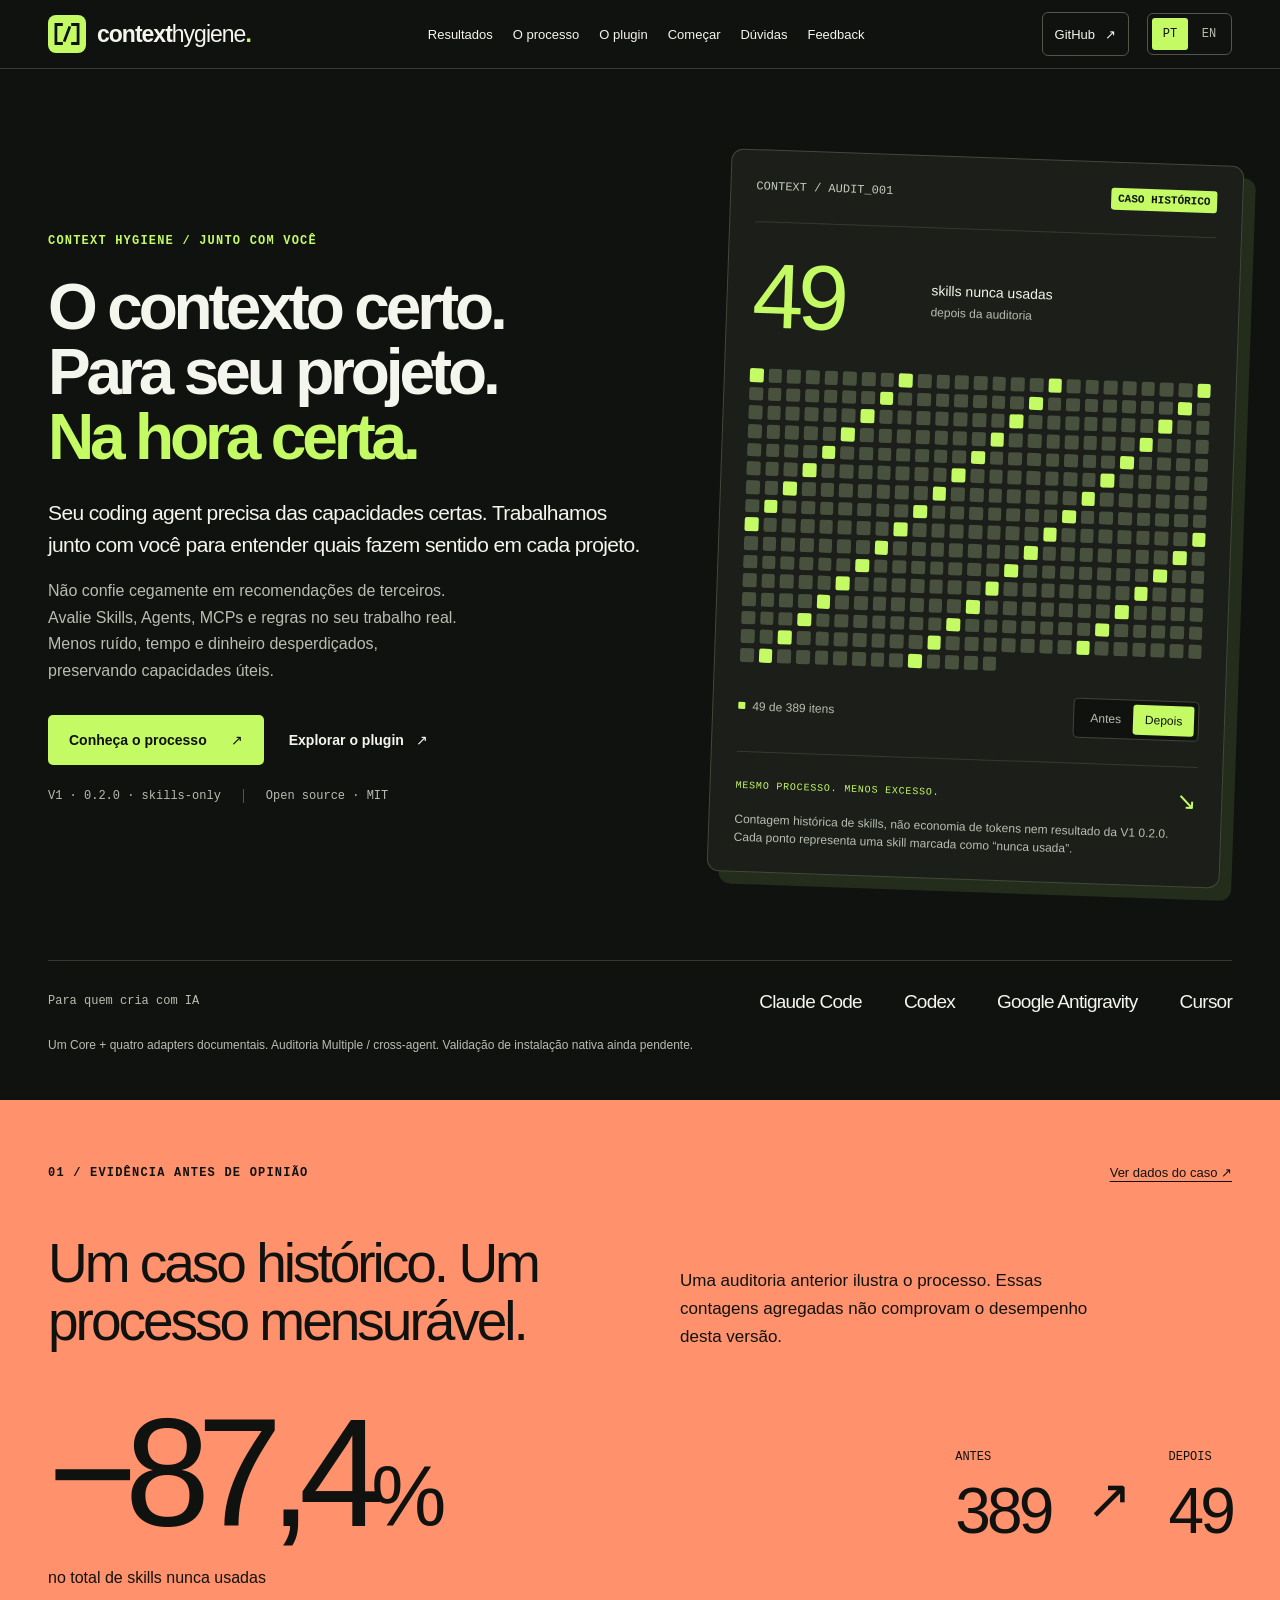
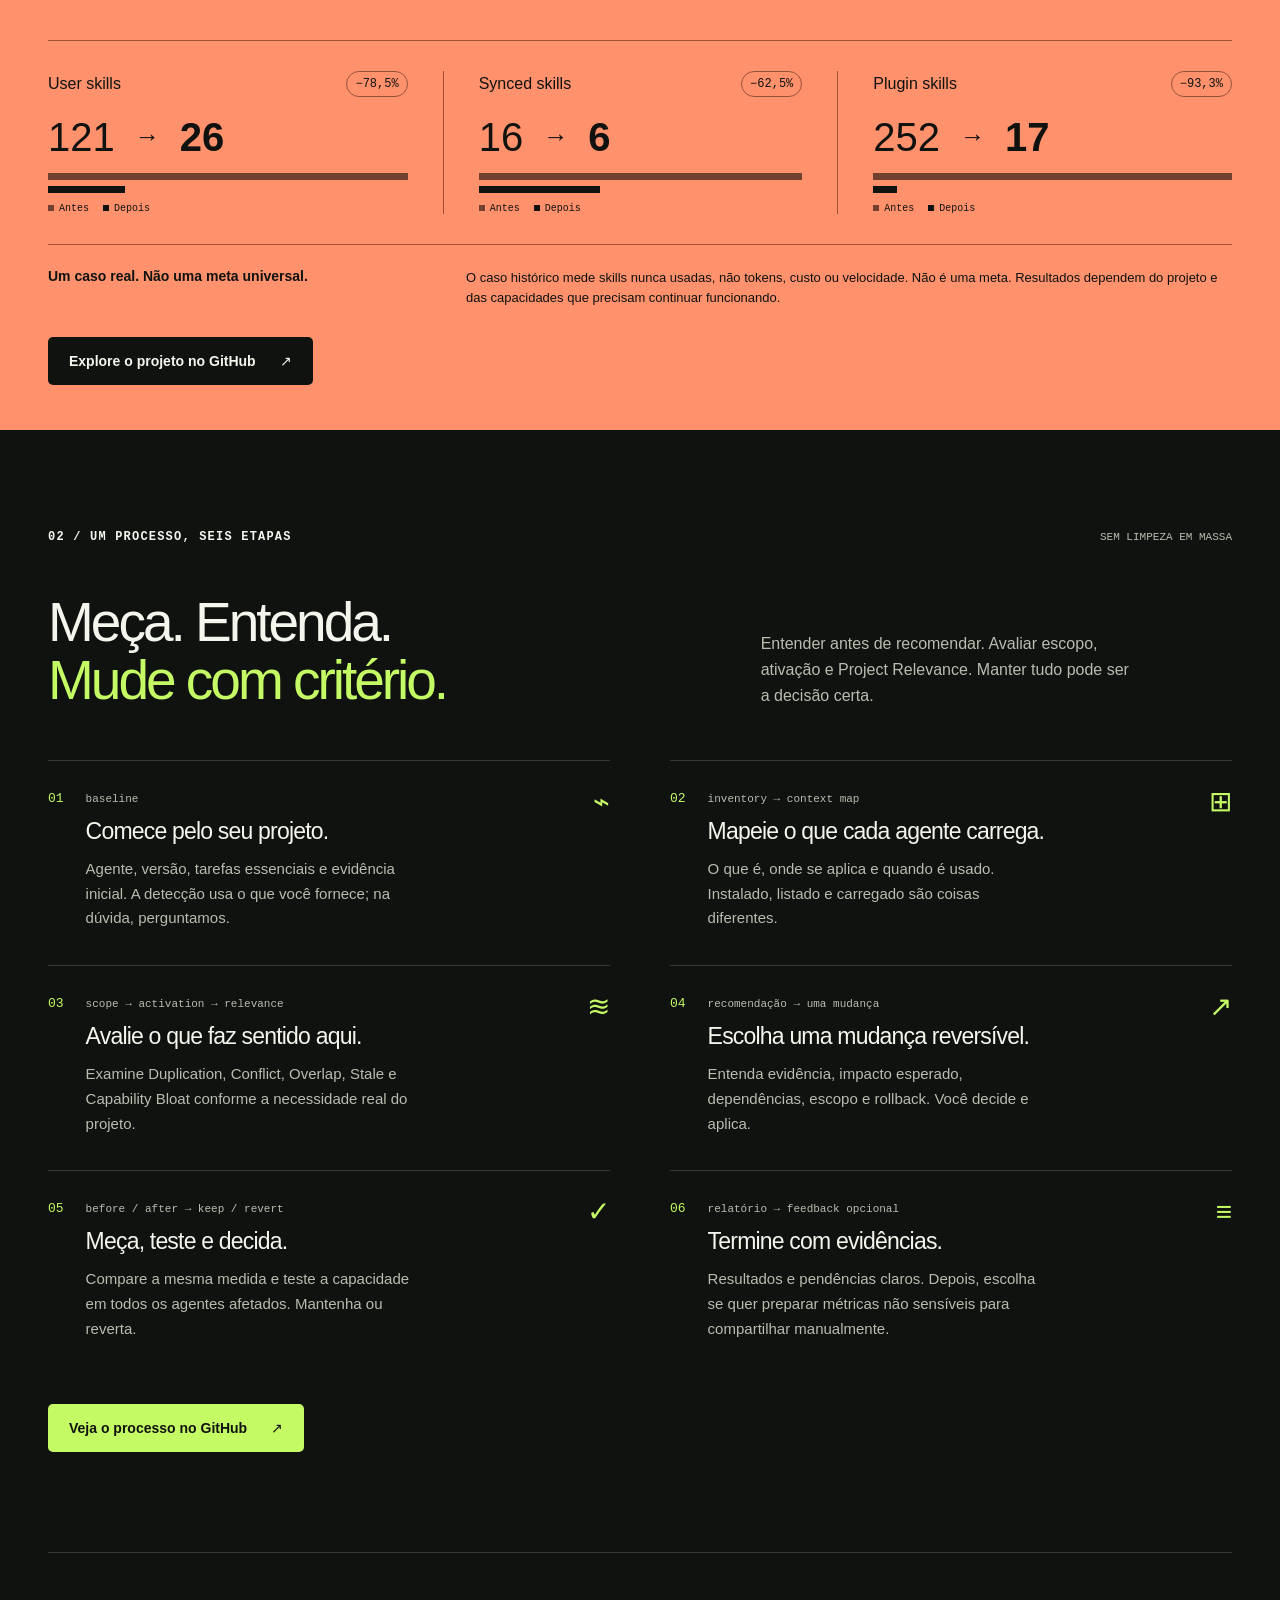
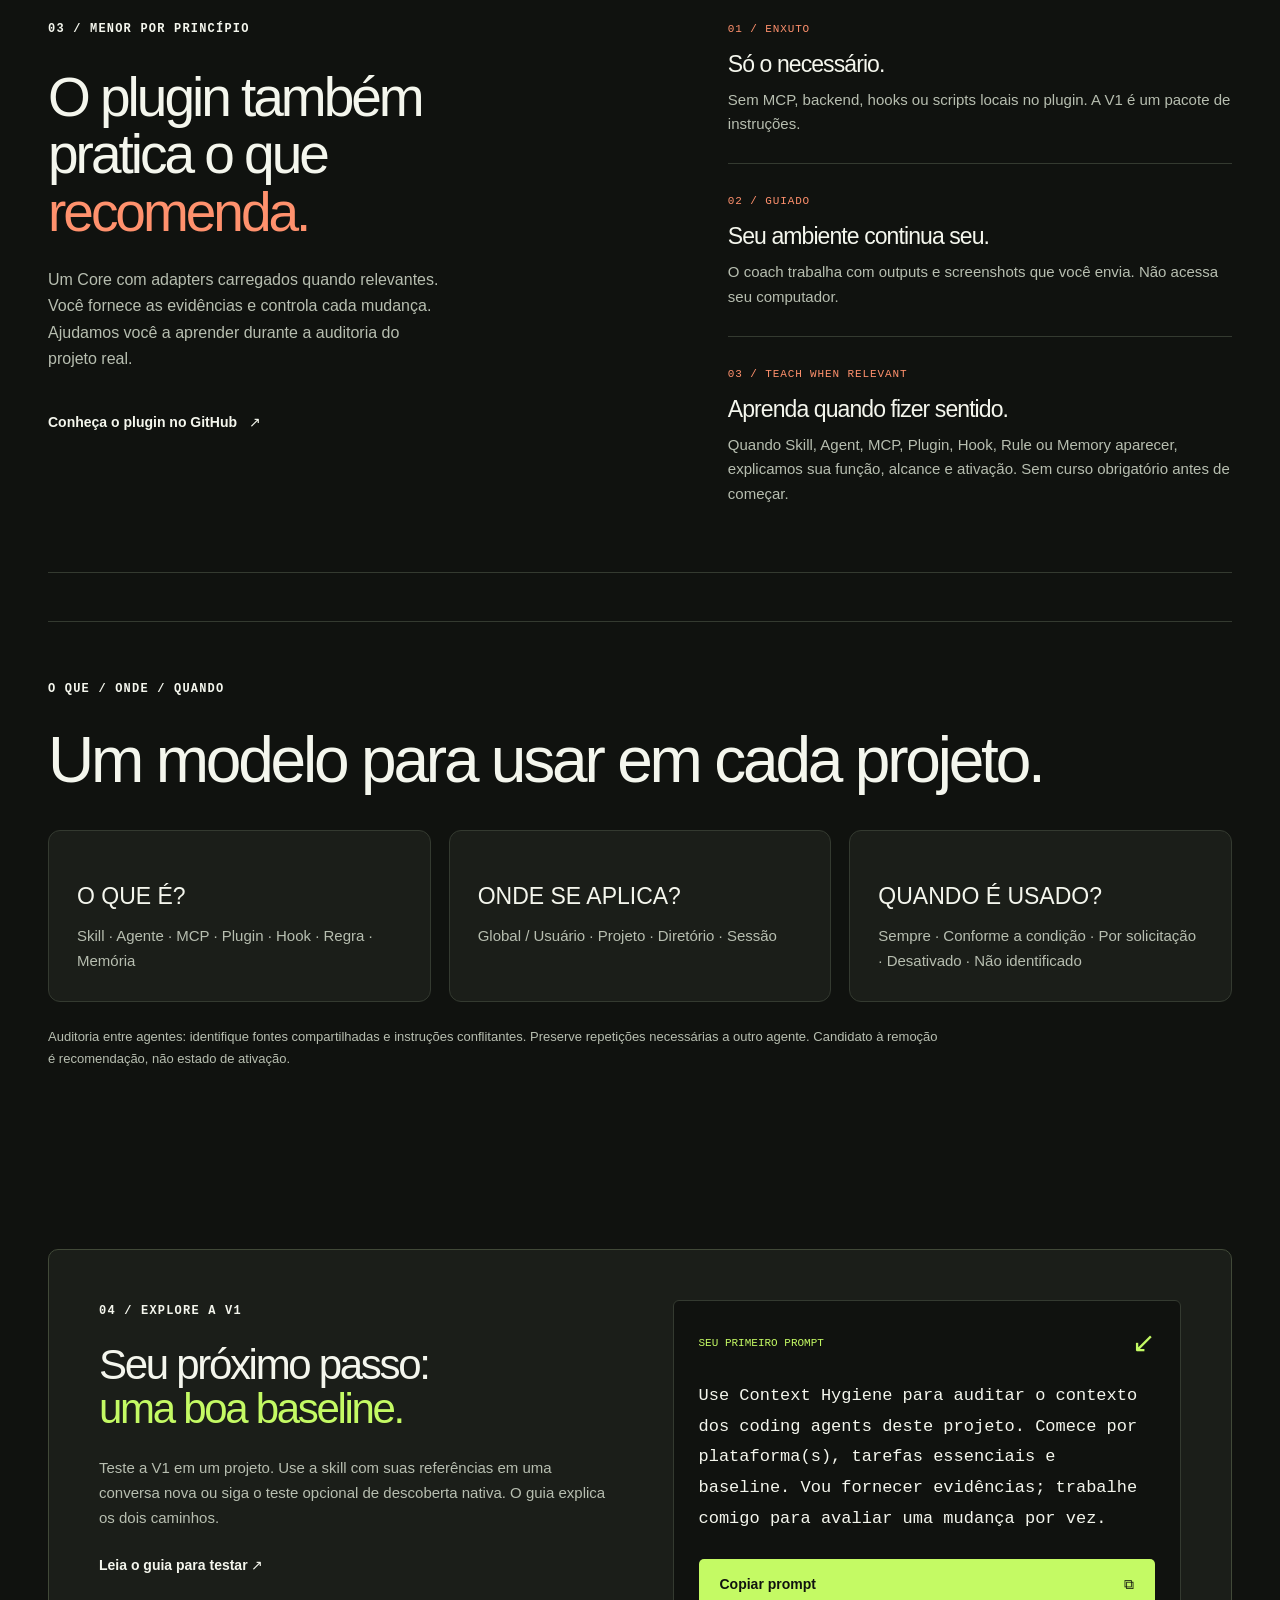
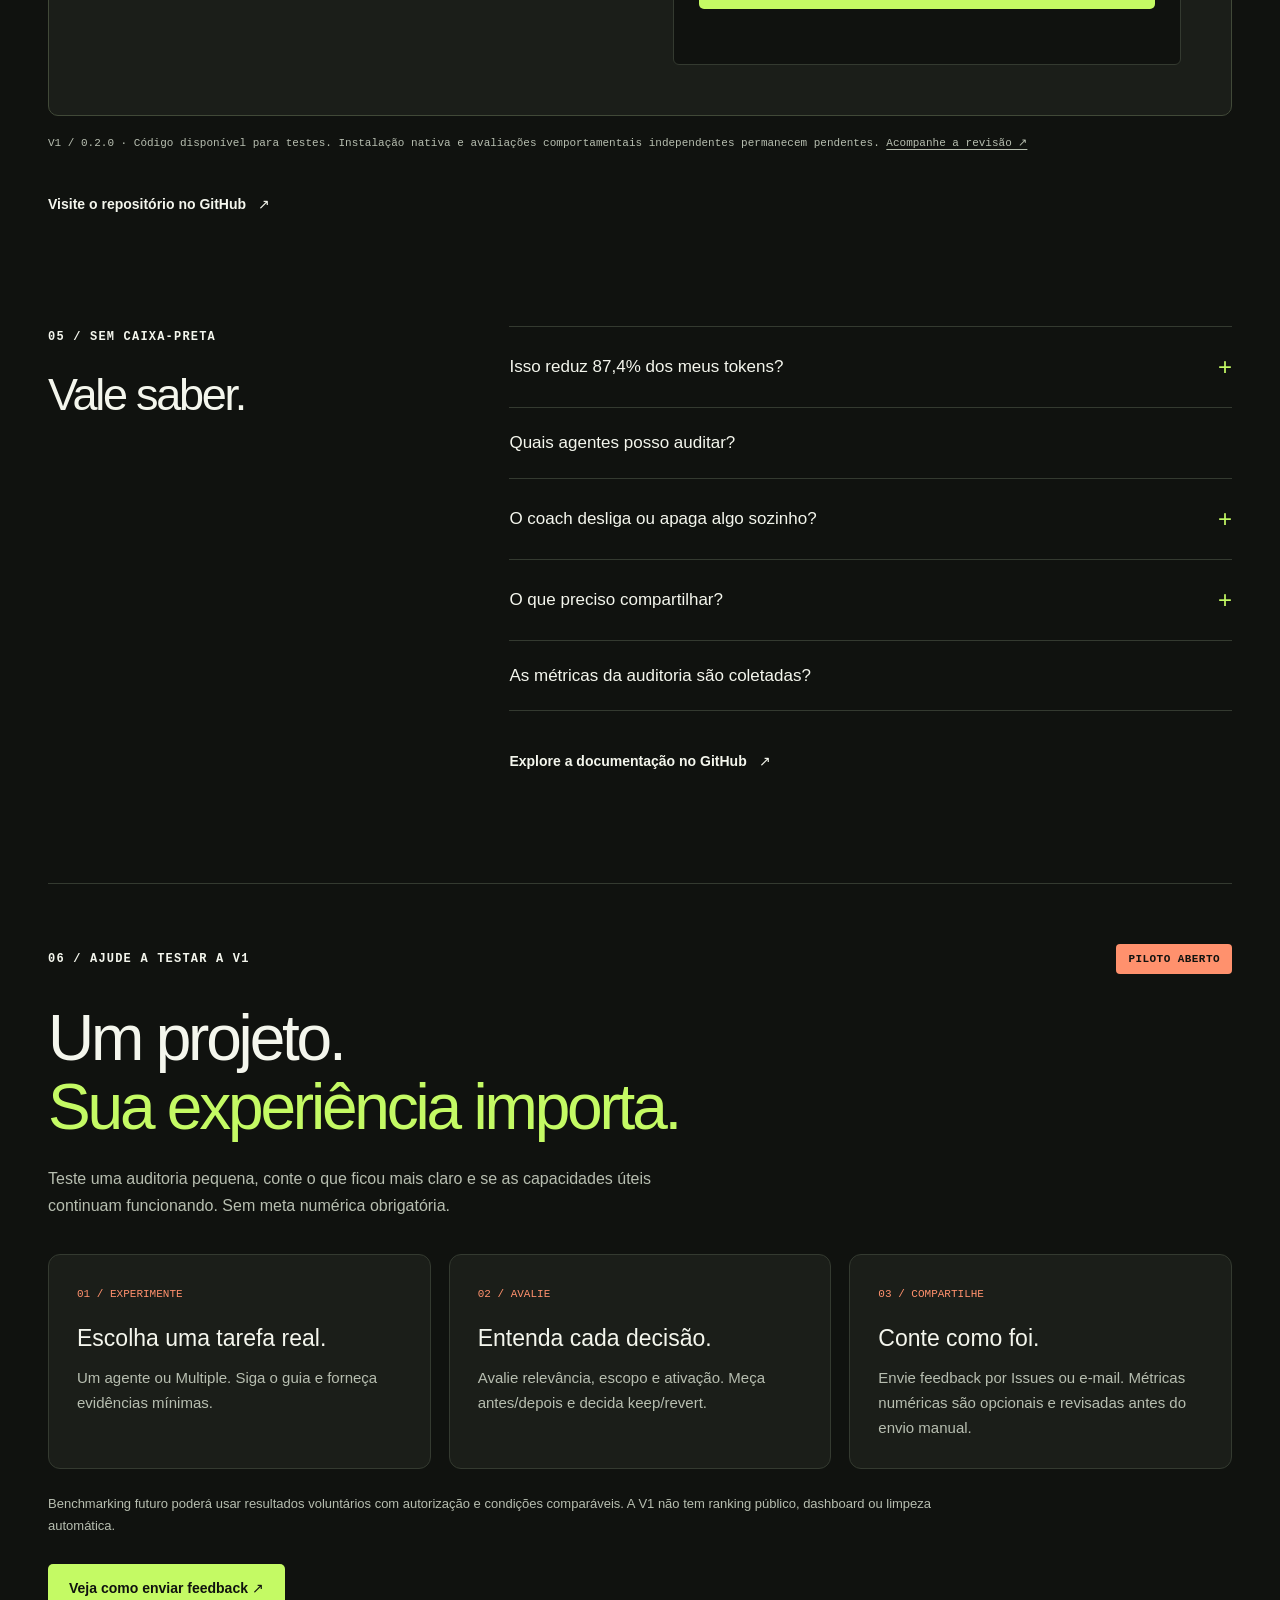
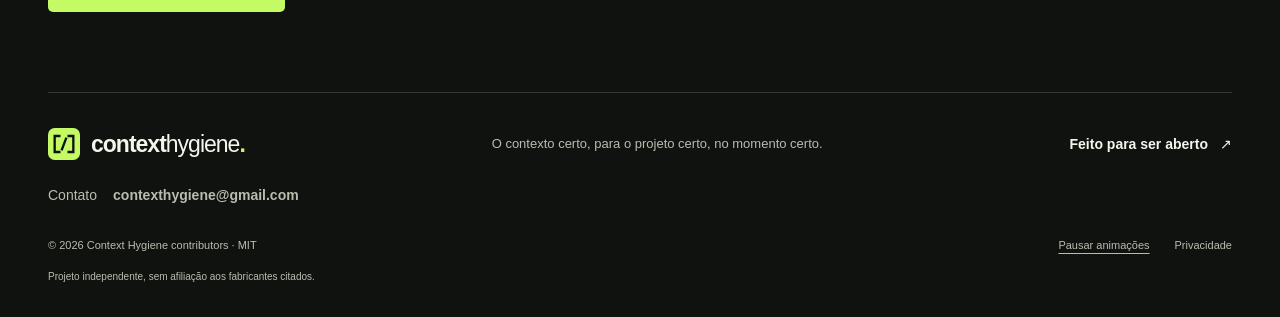
==== commit a114dcee: "Translate context model section for Portuguese readers" ====
--- a/docs/index.html
+++ b/docs/index.html
@@ -383,8 +383,8 @@
               <span class="step-code">inventory → context map</span>
               <h3>Mapeie o que cada agente carrega.</h3>
               <p>
-                WHAT IS IT / WHERE DOES IT LIVE / WHEN IS IT USED. Instalado,
-                listado e carregado são coisas diferentes.
+                O que é, onde se aplica e quando é usado. Instalado, listado e
+                carregado são coisas diferentes.
               </p>
             </div>
             <span aria-hidden="true" class="step-symbol">⊞</span>
@@ -501,27 +501,30 @@
       </section>
       <section aria-labelledby="map-title" class="roadmap wrap mental-model">
         <div class="roadmap-heading">
-          <span class="eyebrow">WHAT / WHERE / WHEN</span>
+          <span class="eyebrow">O QUE / ONDE / QUANDO</span>
         </div>
         <h2 id="map-title">Um modelo para usar em cada projeto.</h2>
         <div class="roadmap-grid">
           <article>
-            <h3>WHAT IS IT?</h3>
-            <p>Skill · Agent · MCP · Plugin · Hook · Rule · Memory</p>
-          </article>
-          <article>
-            <h3>WHERE DOES IT LIVE?</h3>
-            <p>Global / User · Project · Directory · Session</p>
-          </article>
-          <article>
-            <h3>WHEN IS IT USED?</h3>
-            <p>Always · Conditional · Explicit · Disabled · Unknown</p>
+            <h3>O QUE É?</h3>
+            <p>Skill · Agente · MCP · Plugin · Hook · Regra · Memória</p>
+          </article>
+          <article>
+            <h3>ONDE SE APLICA?</h3>
+            <p>Global / Usuário · Projeto · Diretório · Sessão</p>
+          </article>
+          <article>
+            <h3>QUANDO É USADO?</h3>
+            <p>
+              Sempre · Conforme a condição · Por solicitação · Desativado · Não
+              identificado
+            </p>
           </article>
         </div>
         <p class="roadmap-note">
-          Multiple / cross-agent: identifique fontes compartilhadas e instruções
-          conflitantes. Preserve repetições necessárias a outro agente.
-          Candidato à remoção é recomendação, não estado de ativação.
+          Auditoria entre agentes: identifique fontes compartilhadas e
+          instruções conflitantes. Preserve repetições necessárias a outro
+          agente. Candidato à remoção é recomendação, não estado de ativação.
         </p>
       </section>
       <section
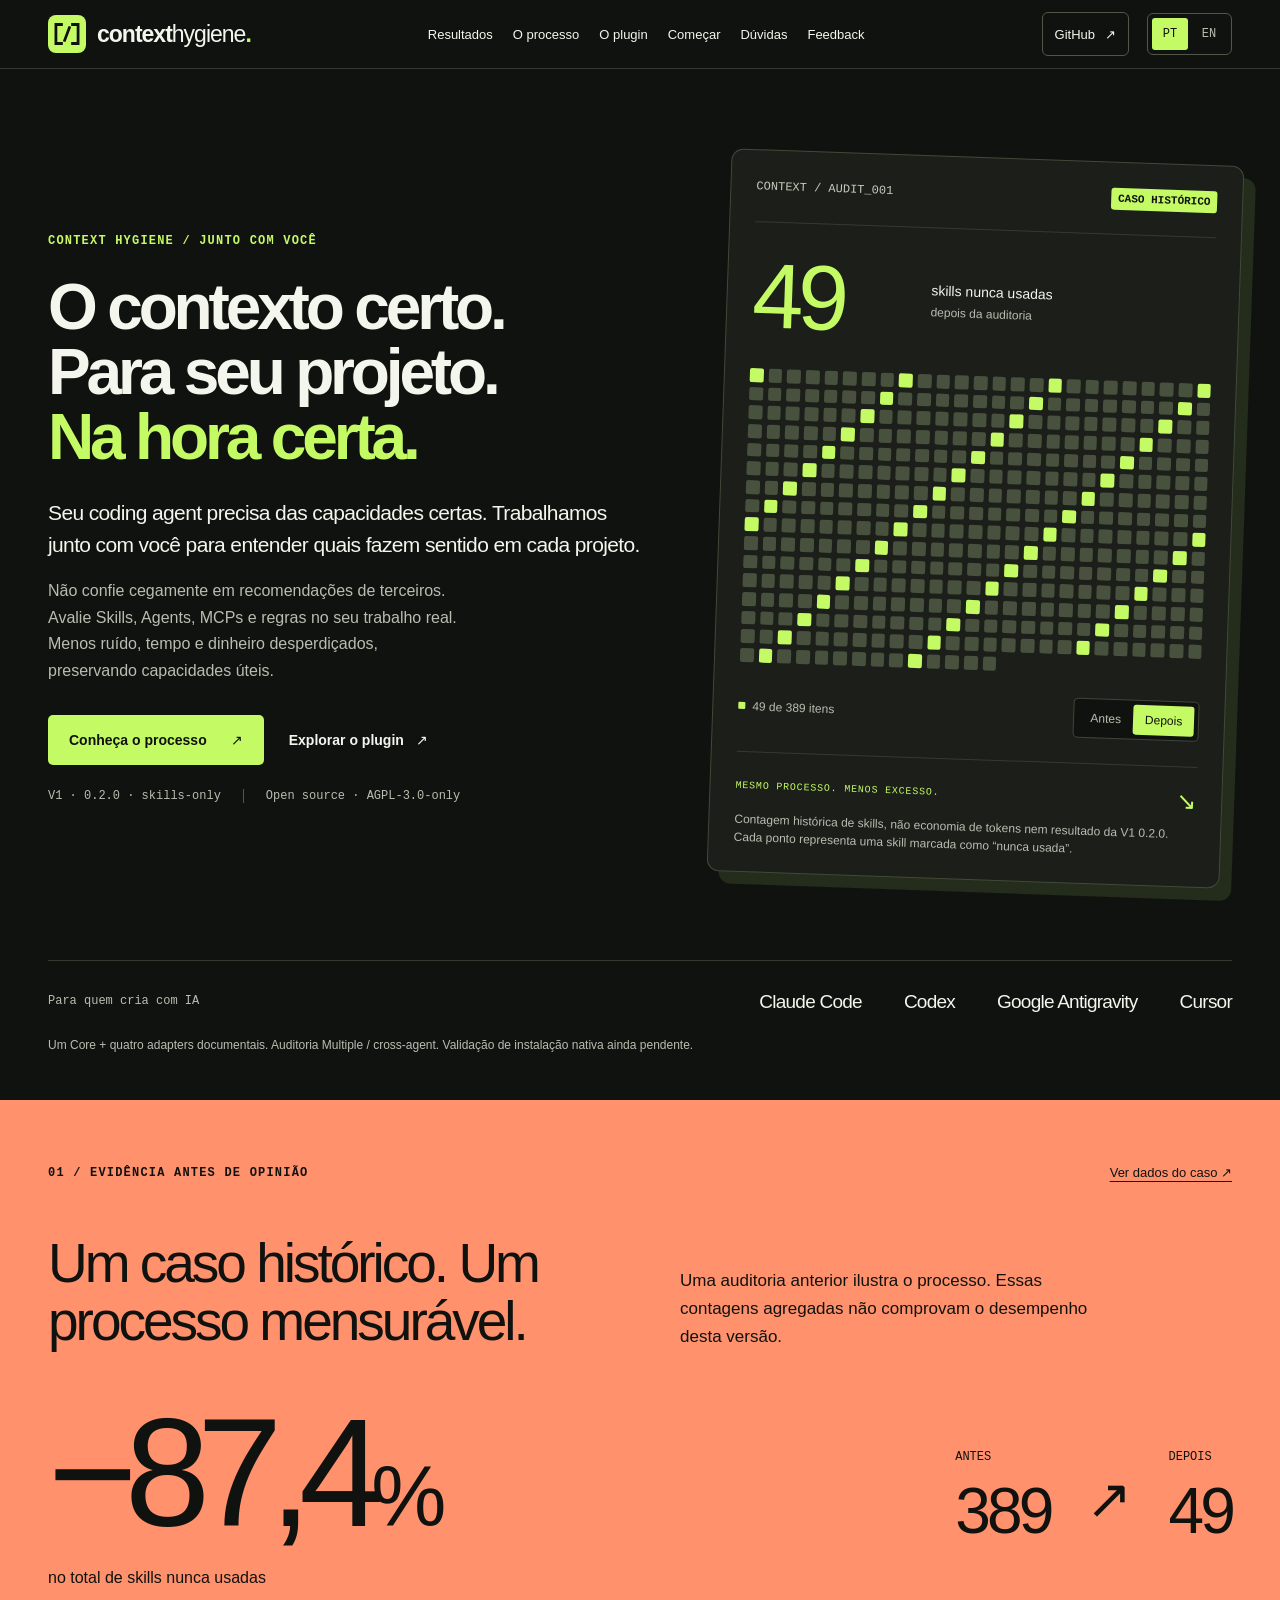
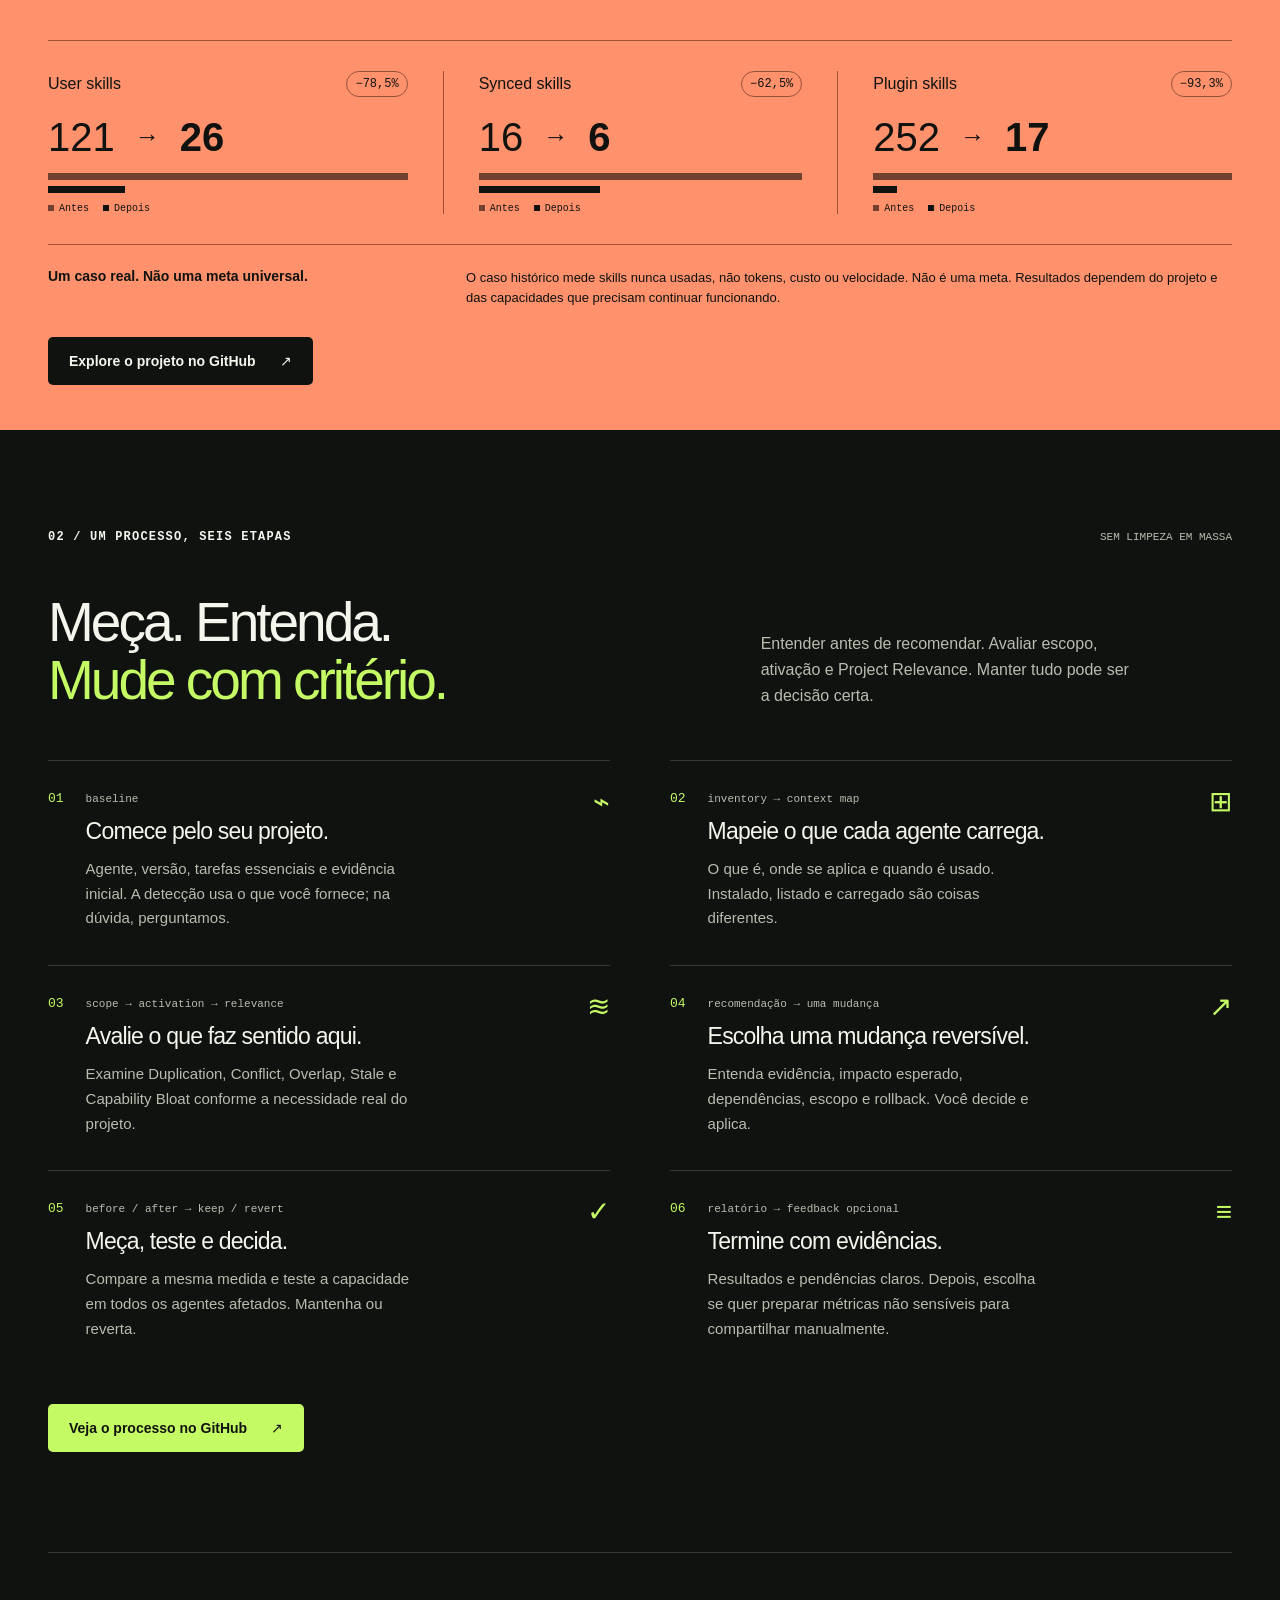
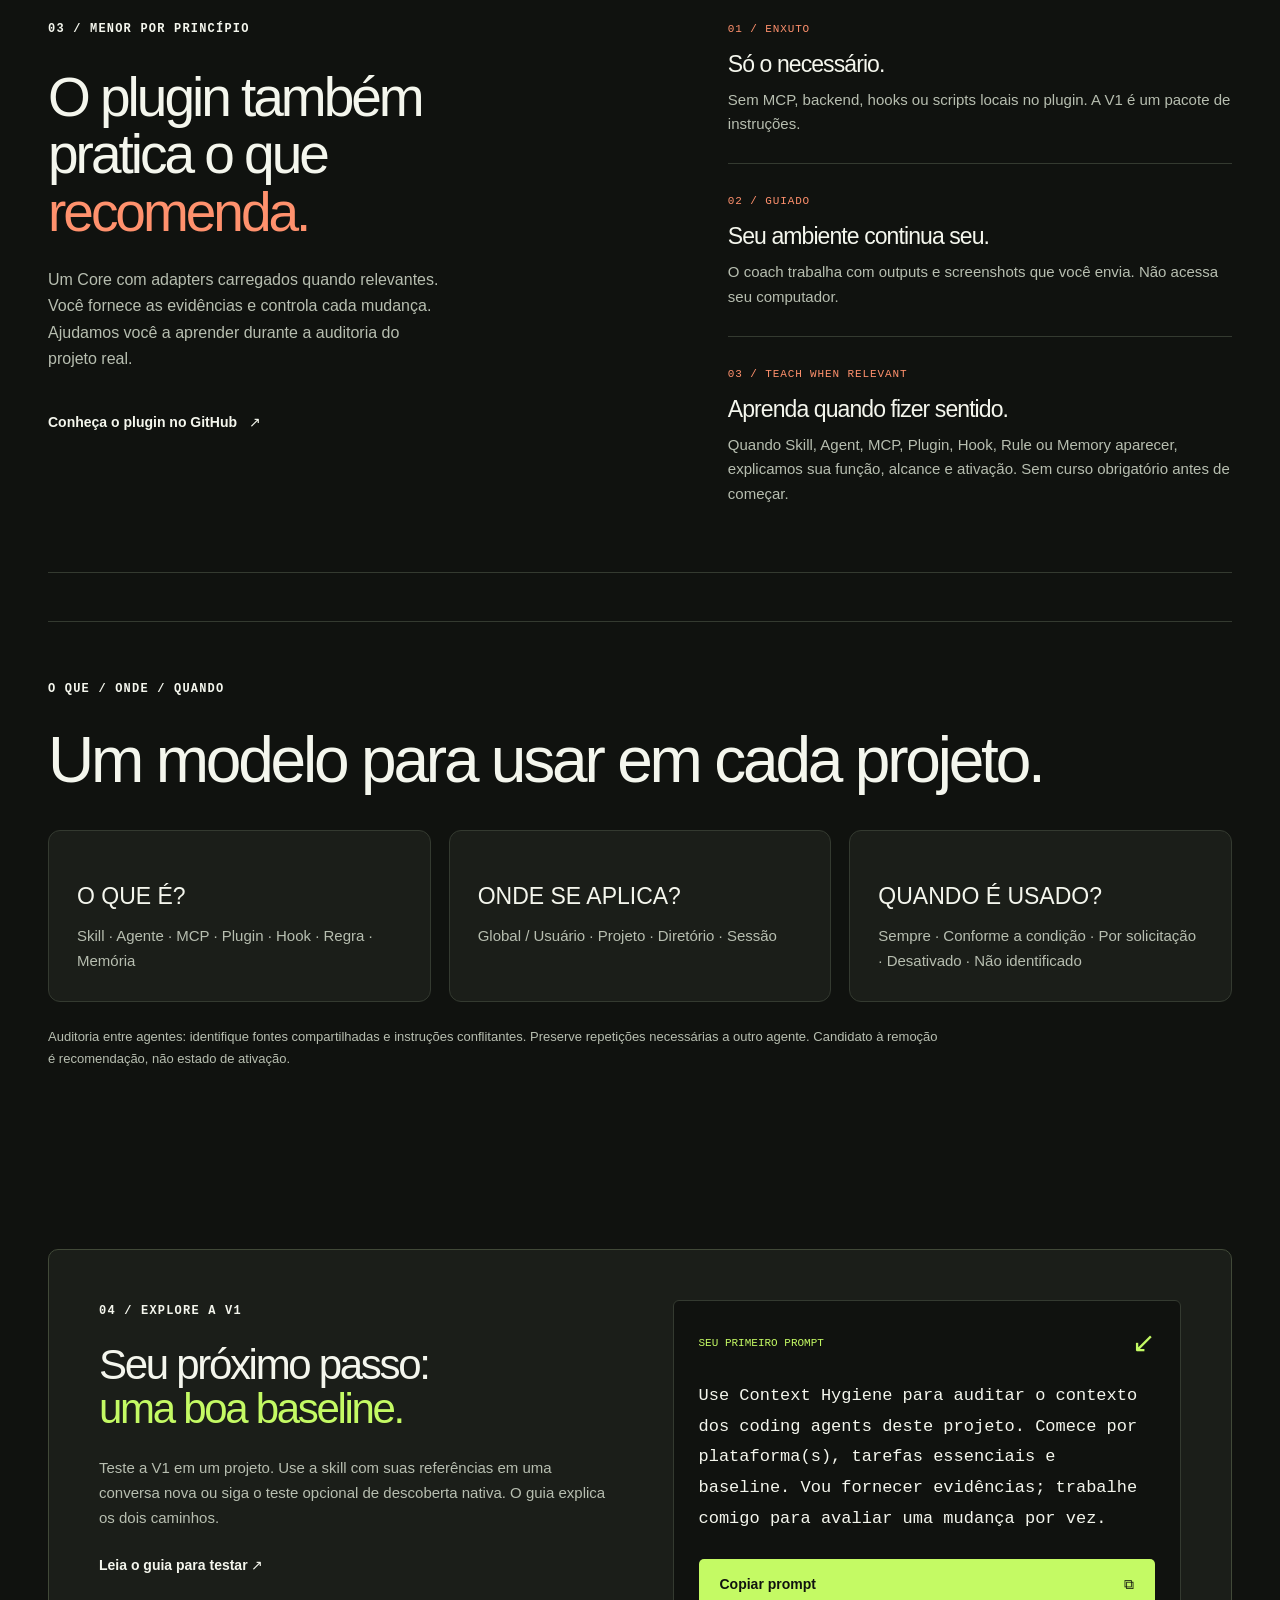
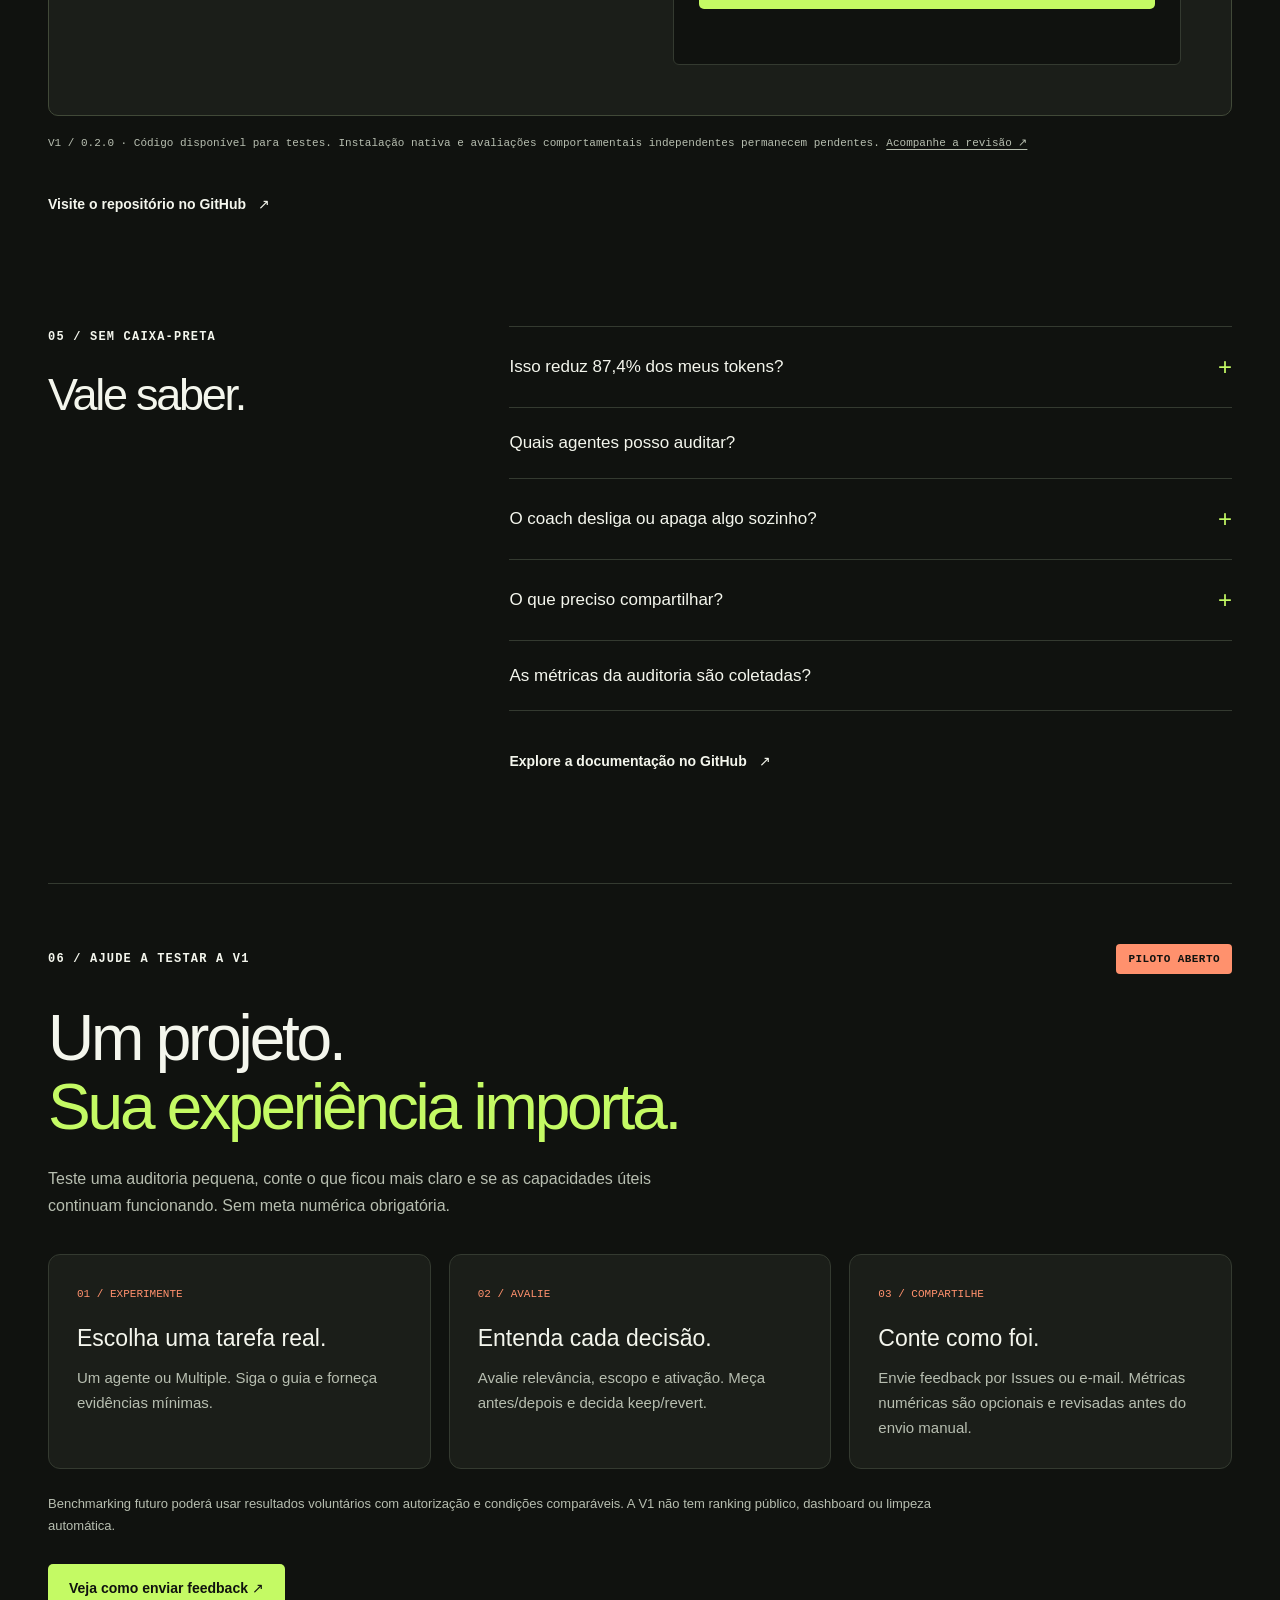
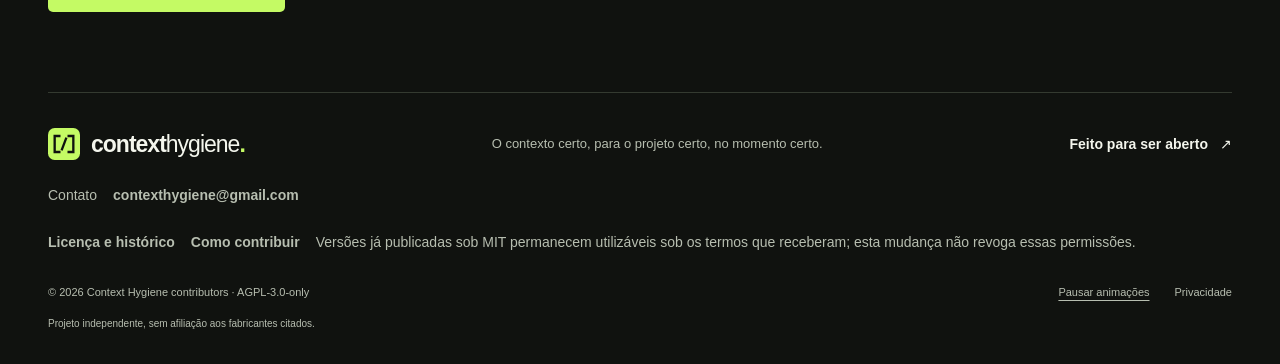
==== commit 47cd0b46: "Adopt AGPL-3.0-only and establish contribution workflow" ====
--- a/docs/index.html
+++ b/docs/index.html
@@ -176,7 +176,7 @@
             >
           </div>
           <div class="hero-meta">
-            <span>V1 · 0.2.0 · skills-only</span><span>Open source · MIT</span>
+            <span>V1 · 0.2.0 · skills-only</span><span>Open source · AGPL-3.0-only</span>
           </div>
         </div>
         <div
@@ -731,8 +731,13 @@
           >contexthygiene@gmail.com</a
         >
       </p>
+      <p class="footer-contact">
+        <a class="text-link" href="https://github.com/tonymontezuma/Context-Hygiene/blob/main/LICENSING.md">Licença e histórico</a>
+        <a class="text-link" href="https://github.com/tonymontezuma/Context-Hygiene/blob/main/CONTRIBUTING.md">Como contribuir</a>
+        <span>Versões já publicadas sob MIT permanecem utilizáveis sob os termos que receberam; esta mudança não revoga essas permissões.</span>
+      </p>
       <div class="footer-bottom">
-        <span>© 2026 Context Hygiene contributors · MIT</span>
+        <span>© 2026 Context Hygiene contributors · AGPL-3.0-only</span>
         <div>
           <button
             aria-pressed="false"
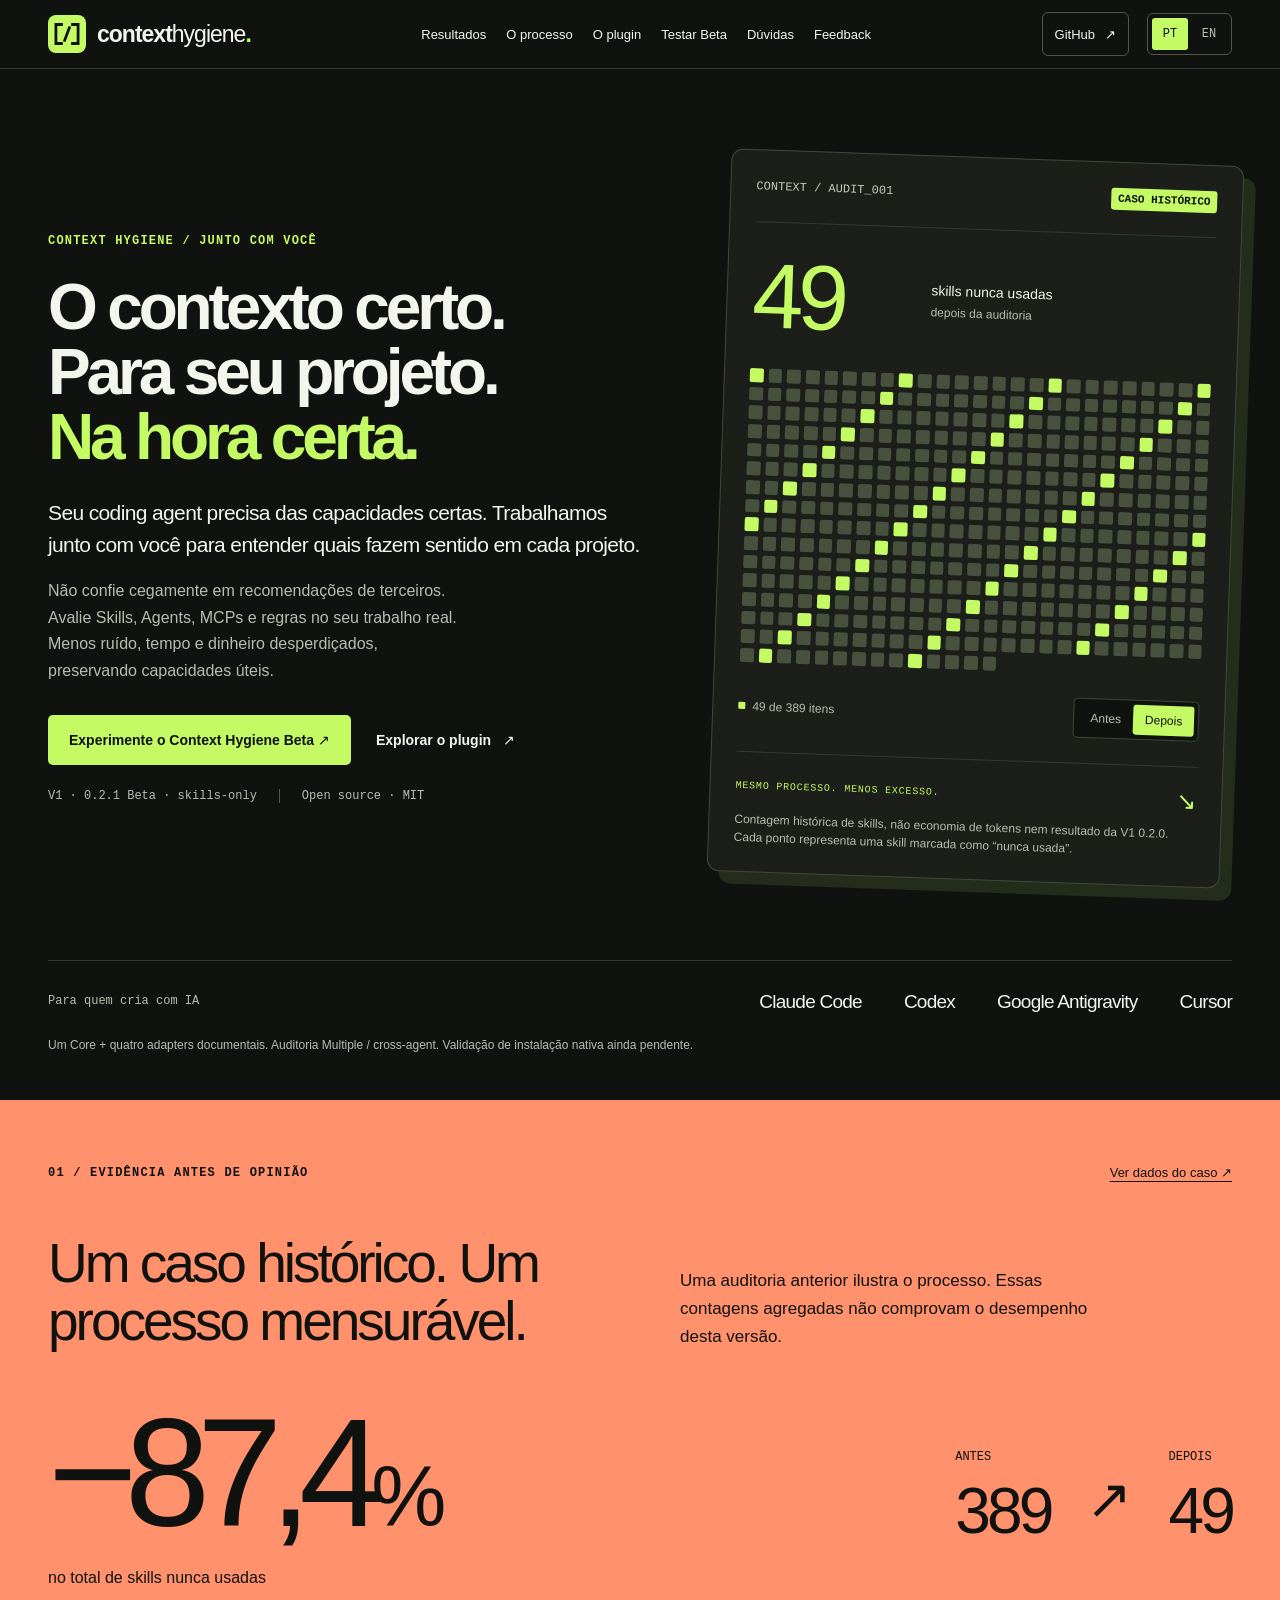
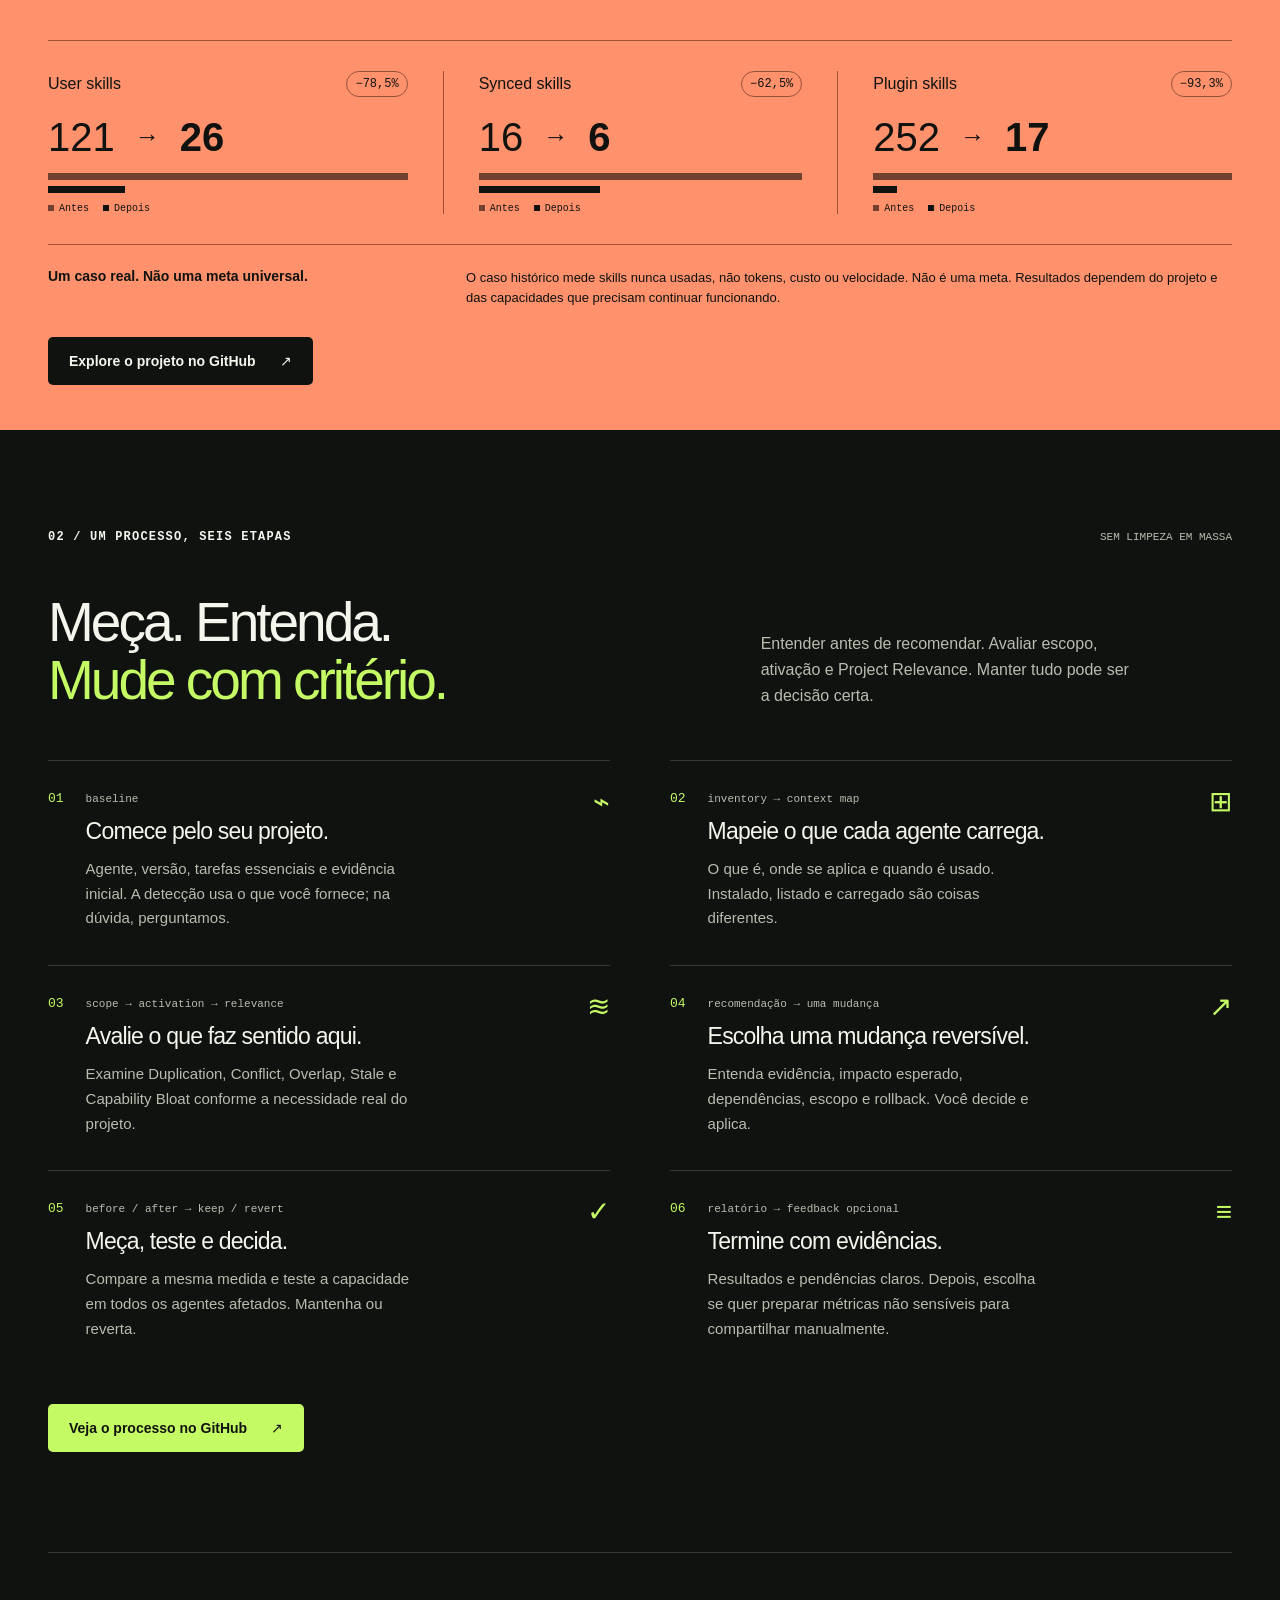
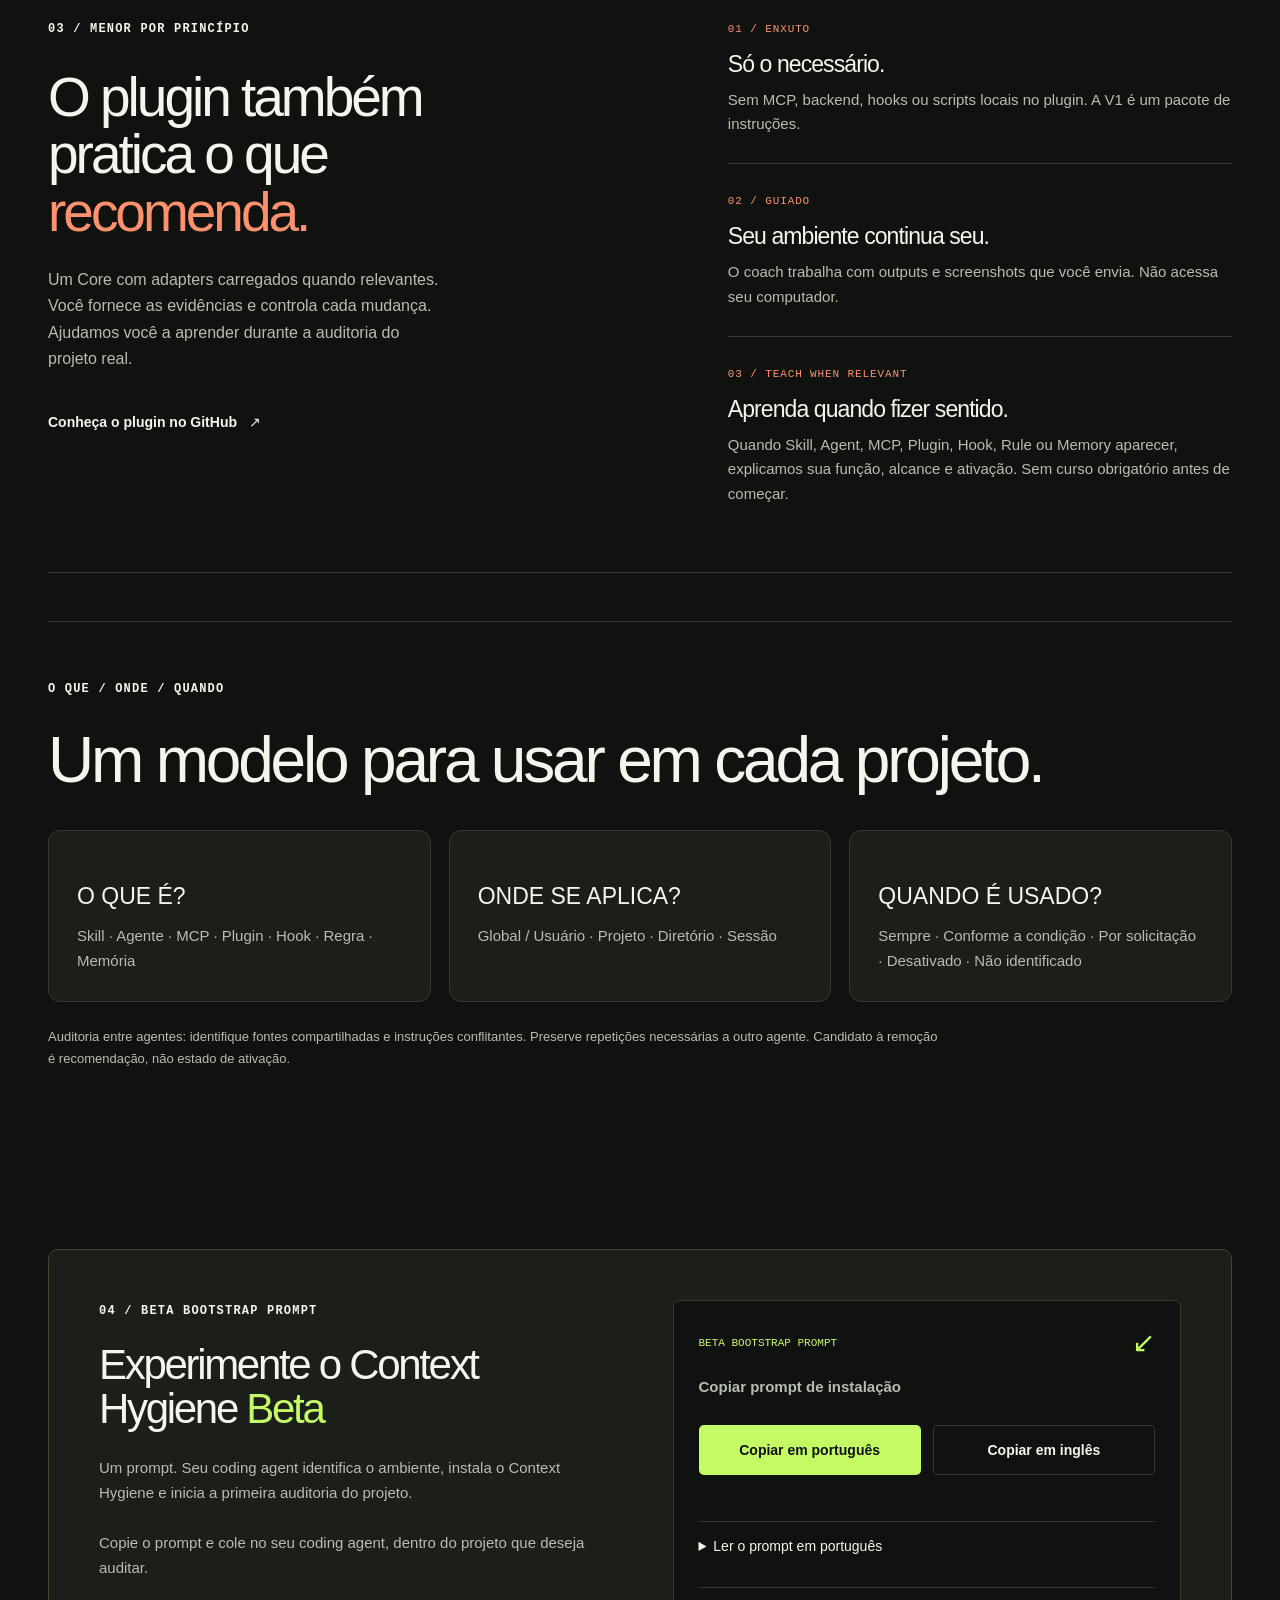
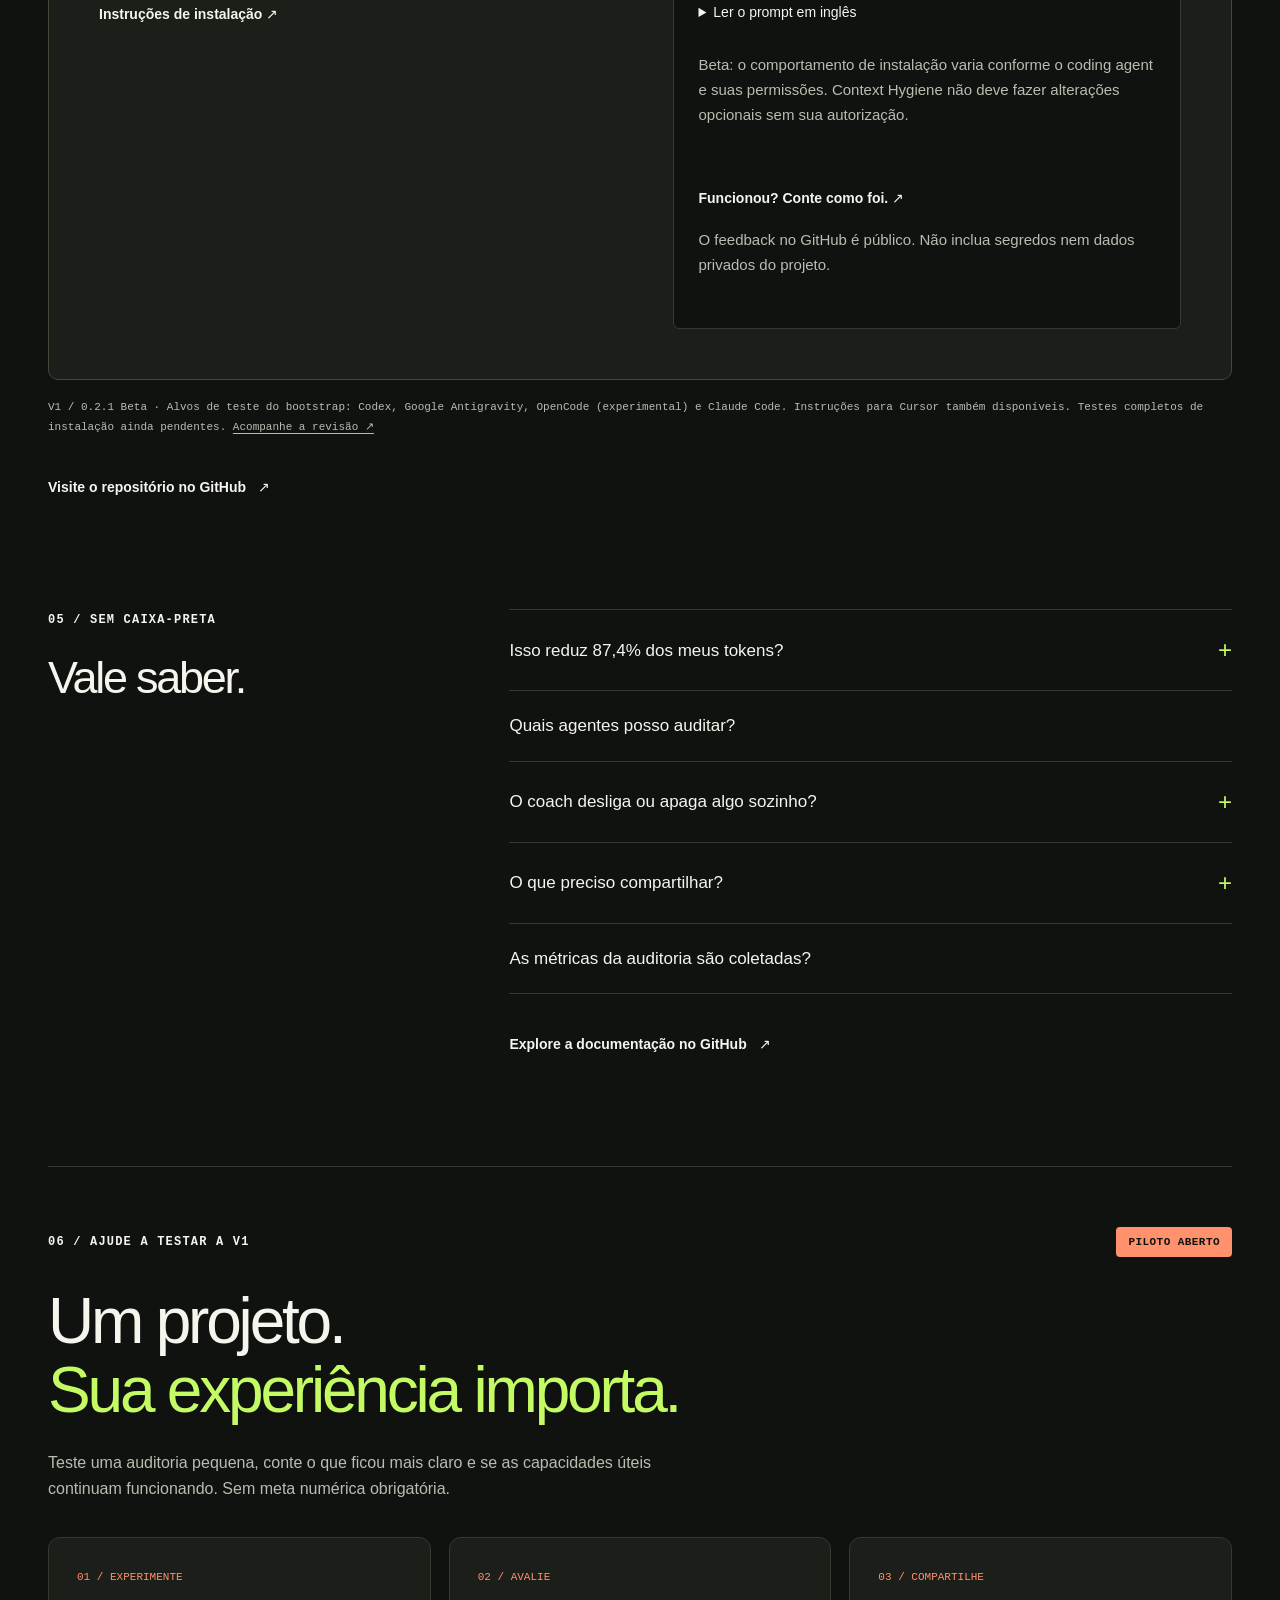
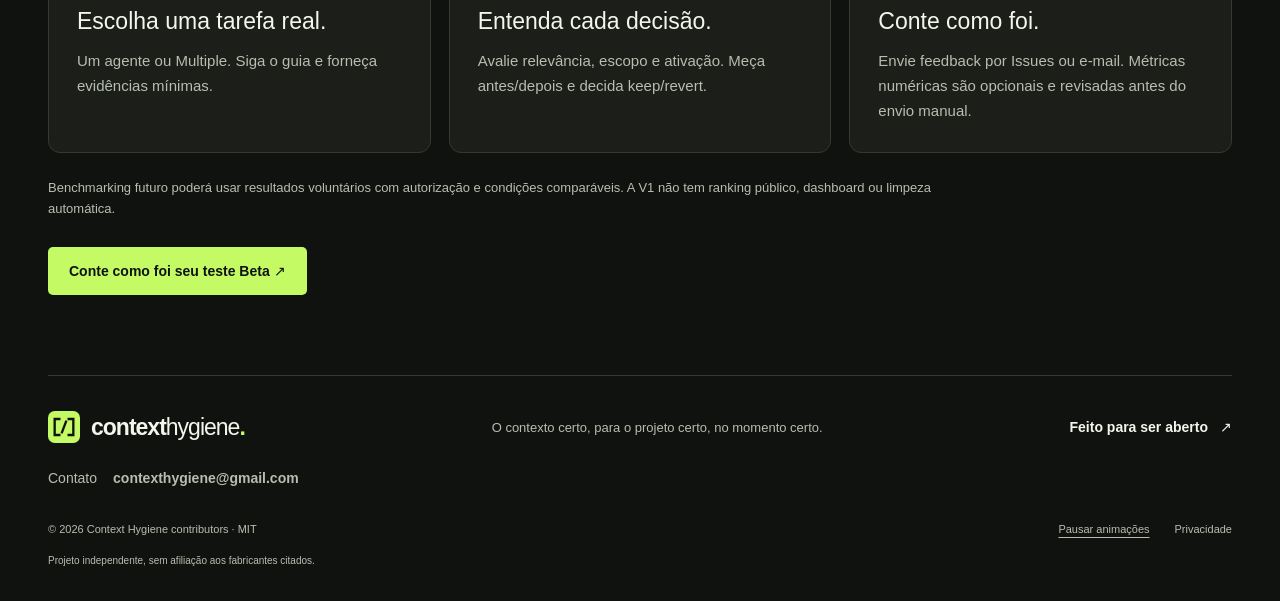
==== commit d226e203: "Add bilingual Beta bootstrap CTA and guided project installation" ====
--- a/docs/index.html
+++ b/docs/index.html
@@ -126,7 +126,7 @@
           <a href="#resultados">Resultados</a>
           <a href="#processo">O processo</a>
           <a href="#plugin">O plugin</a>
-          <a href="#comecar">Começar</a>
+          <a href="#comecar">Testar Beta</a>
           <a href="#duvidas">Dúvidas</a>
           <a href="#v2">Feedback</a>
         </nav>
@@ -167,8 +167,8 @@
             dinheiro desperdiçados, preservando capacidades úteis.
           </p>
           <div class="hero-actions">
-            <a class="button button-lime" href="#processo"
-              >Conheça o processo <span aria-hidden="true">↗</span></a
+            <a class="button button-lime" href="#comecar"
+              >Experimente o Context Hygiene Beta ↗</a
             ><a
               class="text-link"
               href="https://github.com/tonymontezuma/Context-Hygiene"
@@ -176,7 +176,8 @@
             >
           </div>
           <div class="hero-meta">
-            <span>V1 · 0.2.0 · skills-only</span><span>Open source · AGPL-3.0-only</span>
+            <span>V1 · 0.2.1 Beta · skills-only</span
+            ><span>Open source · MIT</span>
           </div>
         </div>
         <div
@@ -532,48 +533,116 @@
         class="start-section wrap section-space"
         id="comecar"
       >
-        <div class="start-card">
+        <div class="start-card bootstrap-card">
           <div>
-            <span class="eyebrow">04 / EXPLORE A V1</span>
+            <span class="eyebrow">04 / BETA BOOTSTRAP PROMPT</span>
             <h2 id="start-title">
-              Seu próximo passo:<br /><span>uma boa baseline.</span>
+              Experimente o Context Hygiene <span>Beta</span>
             </h2>
             <p>
-              Teste a V1 em um projeto. Use a skill com suas referências em uma
-              conversa nova ou siga o teste opcional de descoberta nativa. O
-              guia explica os dois caminhos.
+              Um prompt. Seu coding agent identifica o ambiente, instala o
+              Context Hygiene e inicia a primeira auditoria do projeto.
+            </p>
+            <p>
+              Copie o prompt e cole no seu coding agent, dentro do projeto que
+              deseja auditar.
             </p>
             <a
               class="text-link"
-              href="https://github.com/tonymontezuma/Context-Hygiene/blob/main/docs/TESTING.md"
-              >Leia o guia para testar ↗</a
+              href="https://github.com/tonymontezuma/Context-Hygiene/blob/main/INSTALL.md"
+              >Instruções de instalação ↗</a
             >
           </div>
           <div class="prompt-card">
             <div class="prompt-top">
-              <span class="mono">SEU PRIMEIRO PROMPT</span
+              <span class="mono">BETA BOOTSTRAP PROMPT</span
               ><span aria-hidden="true">↙</span>
             </div>
-            <p id="starter-prompt">
-              Use Context Hygiene para auditar o contexto dos coding agents
-              deste projeto. Comece por plataforma(s), tarefas essenciais e
-              baseline. Vou fornecer evidências; trabalhe comigo para avaliar
-              uma mudança por vez.
-            </p>
-            <button
-              class="button button-lime"
-              hidden=""
-              id="copy-prompt"
-              type="button"
-            >
-              Copiar prompt <span aria-hidden="true">⧉</span>
-            </button>
-            <p class="copy-status" id="copy-status" role="status"></p>
+            <p class="bootstrap-label">Copiar prompt de instalação</p>
+            <div class="bootstrap-actions">
+              <button
+                class="button button-lime"
+                data-copy-prompt="bootstrap-pt"
+                hidden=""
+                type="button"
+              >
+                Copiar em português</button
+              ><button
+                class="button button-dark"
+                data-copy-prompt="bootstrap-en"
+                hidden=""
+                type="button"
+              >
+                Copiar em inglês
+              </button>
+            </div>
+            <p
+              aria-live="polite"
+              class="copy-status"
+              id="copy-status"
+              role="status"
+            ></p>
+            <details class="bootstrap-preview">
+              <summary>Ler o prompt em português</summary>
+              <pre id="bootstrap-pt" lang="pt-BR" tabindex="0">
+Quero instalar e testar o Context Hygiene neste projeto.
+
+Use exclusivamente o repositório oficial do Context Hygiene como fonte de instalação e documentação:
+https://github.com/tonymontezuma/Context-Hygiene.git
+
+Identifique automaticamente o ambiente em que você está executando e siga as instruções de instalação do Context Hygiene correspondentes a essa plataforma.
+
+Não presuma que Skills, Agents, MCPs, Plugins, Rules, Hooks ou instruções já instalados são bons ou ruins. O objetivo é avaliar sua relevância para este projeto.
+
+Não altere, remova, desabilite ou instale componentes opcionais sem minha autorização.
+
+Após instalar e verificar o Context Hygiene, inicie uma auditoria deste projeto.
+
+Quero trabalhar com você durante a auditoria: explique conceitos somente quando forem relevantes, mostre possíveis problemas e benefícios antes de propor mudanças e peça minha autorização antes de qualquer análise ou ação opcional que possa consumir tempo, tokens ou dinheiro.
+
+Comece.</pre>
+            </details>
+            <details class="bootstrap-preview">
+              <summary>Ler o prompt em inglês</summary>
+              <pre id="bootstrap-en" lang="en" tabindex="0">
+I want to install and test Context Hygiene in this project.
+
+Use only the official Context Hygiene repository as the source for installation and documentation:
+https://github.com/tonymontezuma/Context-Hygiene.git
+
+Automatically identify the environment you are running in and follow the Context Hygiene installation instructions for that platform.
+
+Do not assume that any Skills, Agents, MCPs, Plugins, Rules, Hooks or instructions already installed are good or bad. The goal is to assess their relevance to this project.
+
+Do not change, remove, disable or install optional components without my authorization.
+
+After installing and verifying Context Hygiene, start an audit of this project.
+
+I want to work with you during the audit: explain concepts only when relevant, show potential problems and benefits before proposing changes, and ask for my authorization before any optional analysis or action that could consume time, tokens or money.
+
+Begin.</pre>
+            </details>
+            <p class="bootstrap-warning">
+              Beta: o comportamento de instalação varia conforme o coding agent
+              e suas permissões. Context Hygiene não deve fazer alterações
+              opcionais sem sua autorização.
+            </p>
+            <a
+              class="text-link beta-feedback"
+              href="https://github.com/tonymontezuma/Context-Hygiene/issues/new?template=beta-test.yml"
+              >Funcionou? Conte como foi. ↗</a
+            >
+            <p class="bootstrap-privacy">
+              O feedback no GitHub é público. Não inclua segredos nem dados
+              privados do projeto.
+            </p>
           </div>
         </div>
         <p class="release-note">
-          V1 / 0.2.0 · Código disponível para testes. Instalação nativa e
-          avaliações comportamentais independentes permanecem pendentes.
+          V1 / 0.2.1 Beta · Alvos de teste do bootstrap: Codex, Google
+          Antigravity, OpenCode (experimental) e Claude Code. Instruções para
+          Cursor também disponíveis. Testes completos de instalação ainda
+          pendentes.
           <a
             href="https://github.com/tonymontezuma/Context-Hygiene/blob/main/evals/REVIEW.md"
             >Acompanhe a revisão ↗</a
@@ -619,9 +688,10 @@
               >
             </summary>
             <p>
-              Não. Ele analisa somente as evidências fornecidas por você, sugere
-              uma mudança reversível por vez e aguarda sua aplicação. Não há
-              acesso direto ao computador nem execução automática de alterações.
+              Durante a auditoria, não: ele usa as evidências que você fornece e
+              você aplica as mudanças. O Bootstrap Prompt autoriza instalar o
+              próprio Context Hygiene neste projeto, conforme as permissões do
+              host. Alterações opcionais exigem sua autorização.
             </p>
           </details>
           <details>
@@ -704,8 +774,8 @@
         <div class="section-cta">
           <a
             class="button button-lime"
-            href="https://github.com/tonymontezuma/Context-Hygiene/blob/main/docs/FEEDBACK.md"
-            >Veja como enviar feedback ↗</a
+            href="https://github.com/tonymontezuma/Context-Hygiene/issues/new?template=beta-test.yml"
+            >Conte como foi seu teste Beta ↗</a
           >
         </div>
       </section>
@@ -731,13 +801,8 @@
           >contexthygiene@gmail.com</a
         >
       </p>
-      <p class="footer-contact">
-        <a class="text-link" href="https://github.com/tonymontezuma/Context-Hygiene/blob/main/LICENSING.md">Licença e histórico</a>
-        <a class="text-link" href="https://github.com/tonymontezuma/Context-Hygiene/blob/main/CONTRIBUTING.md">Como contribuir</a>
-        <span>Versões já publicadas sob MIT permanecem utilizáveis sob os termos que receberam; esta mudança não revoga essas permissões.</span>
-      </p>
       <div class="footer-bottom">
-        <span>© 2026 Context Hygiene contributors · AGPL-3.0-only</span>
+        <span>© 2026 Context Hygiene contributors · MIT</span>
         <div>
           <button
             aria-pressed="false"
--- a/docs/styles.css
+++ b/docs/styles.css
@@ -1465,3 +1465,61 @@
 .mental-model {
   margin-top: 3rem;
 }
+
+/* Beta bootstrap follows the existing card and button system. */
+.bootstrap-card > div {
+  min-width: 0;
+}
+.bootstrap-label {
+  margin-block: 1rem;
+  font-weight: 600;
+}
+.bootstrap-actions {
+  display: grid;
+  gap: 0.75rem;
+}
+.bootstrap-actions .button {
+  justify-content: center;
+}
+.bootstrap-actions .button-dark {
+  border: 1px solid var(--line);
+}
+.bootstrap-preview {
+  border-top: 1px solid var(--line);
+  margin-top: 1rem;
+}
+.bootstrap-preview summary {
+  cursor: pointer;
+  padding-block: 0.875rem;
+  font-size: 0.875rem;
+  line-height: 1.5;
+}
+.bootstrap-preview pre {
+  white-space: pre-wrap;
+  overflow-wrap: anywhere;
+  font-family: var(--mono);
+  font-size: 0.8125rem;
+  line-height: 1.65;
+  max-height: 22rem;
+  overflow-y: auto;
+  margin: 0 0 1rem;
+}
+.bootstrap-warning {
+  color: var(--muted);
+  font-size: 0.875rem;
+  margin-top: 1rem;
+}
+.beta-feedback {
+  margin-top: 1.5rem;
+  min-height: 2.75rem;
+}
+.bootstrap-privacy {
+  color: var(--muted);
+  font-size: 0.75rem;
+  margin-top: 0.5rem;
+}
+@media (min-width: 1101px) {
+  .bootstrap-actions {
+    grid-template-columns: 1fr 1fr;
+  }
+}
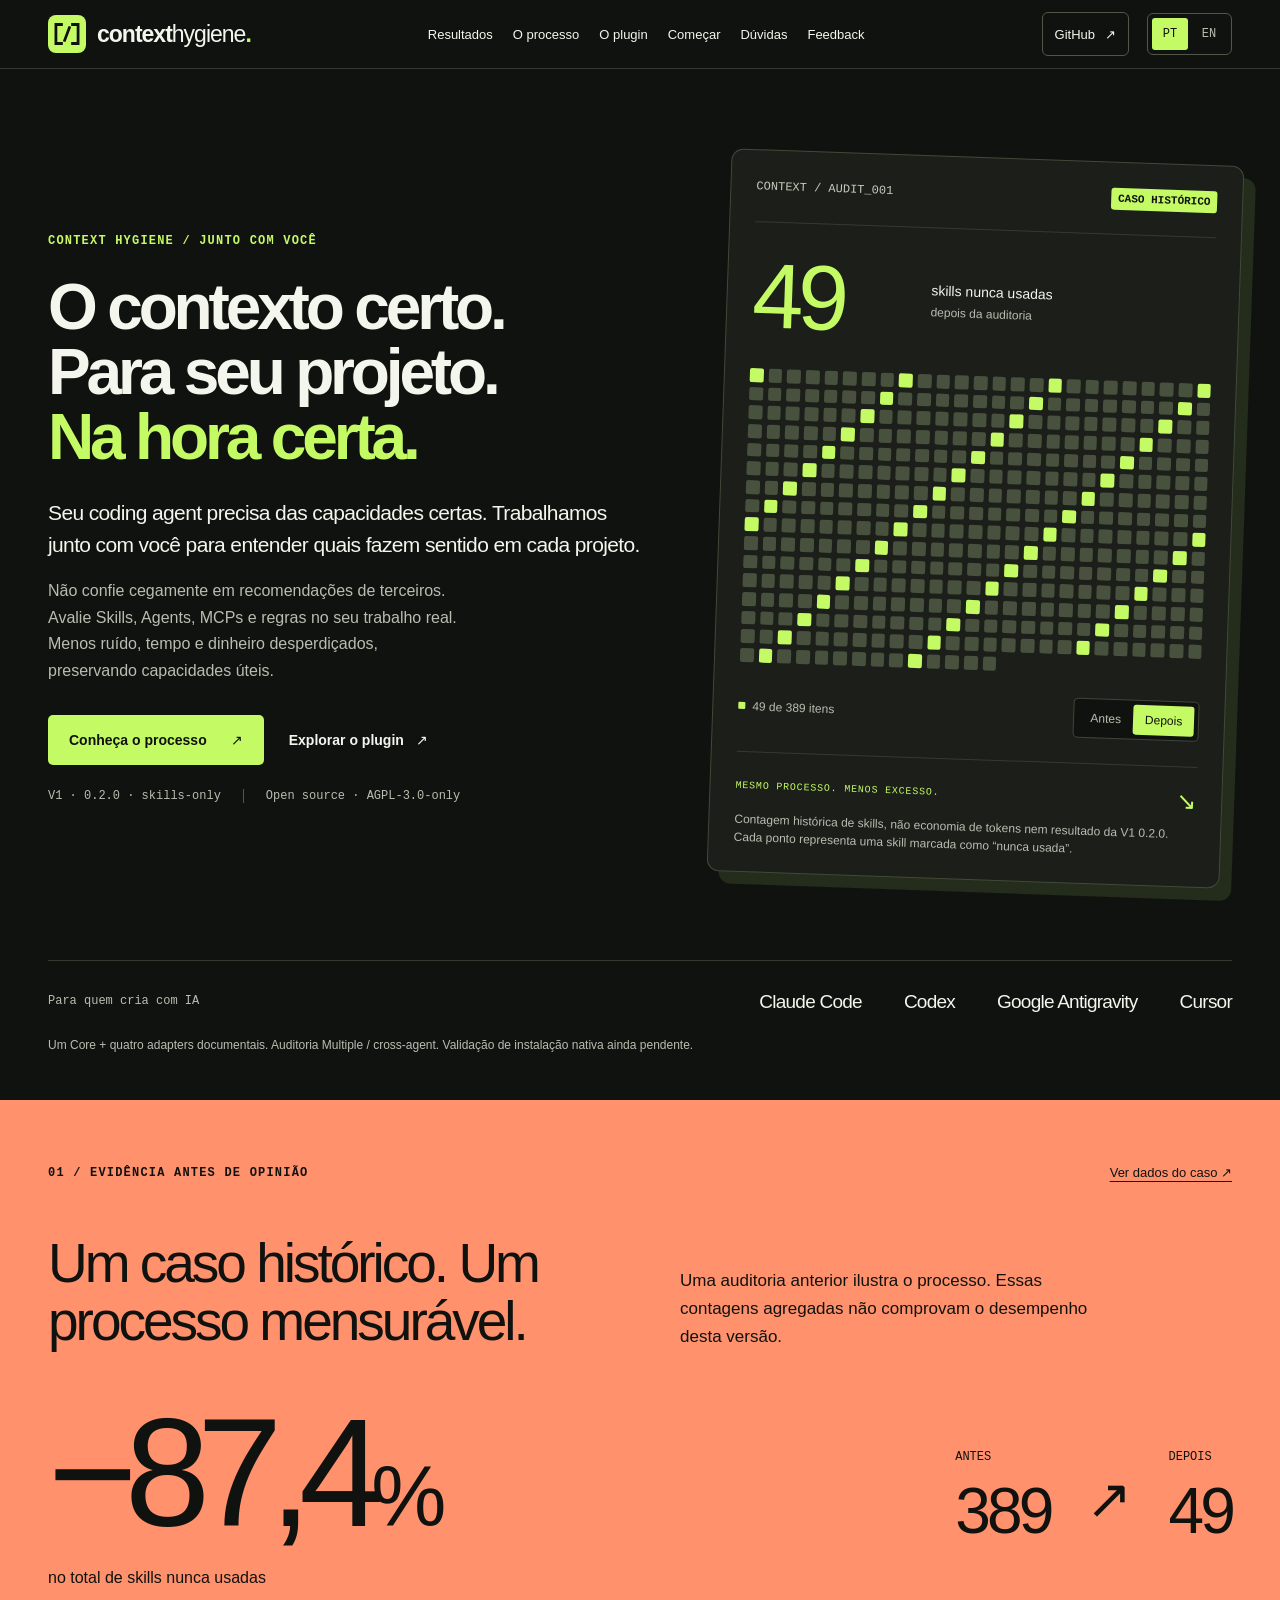
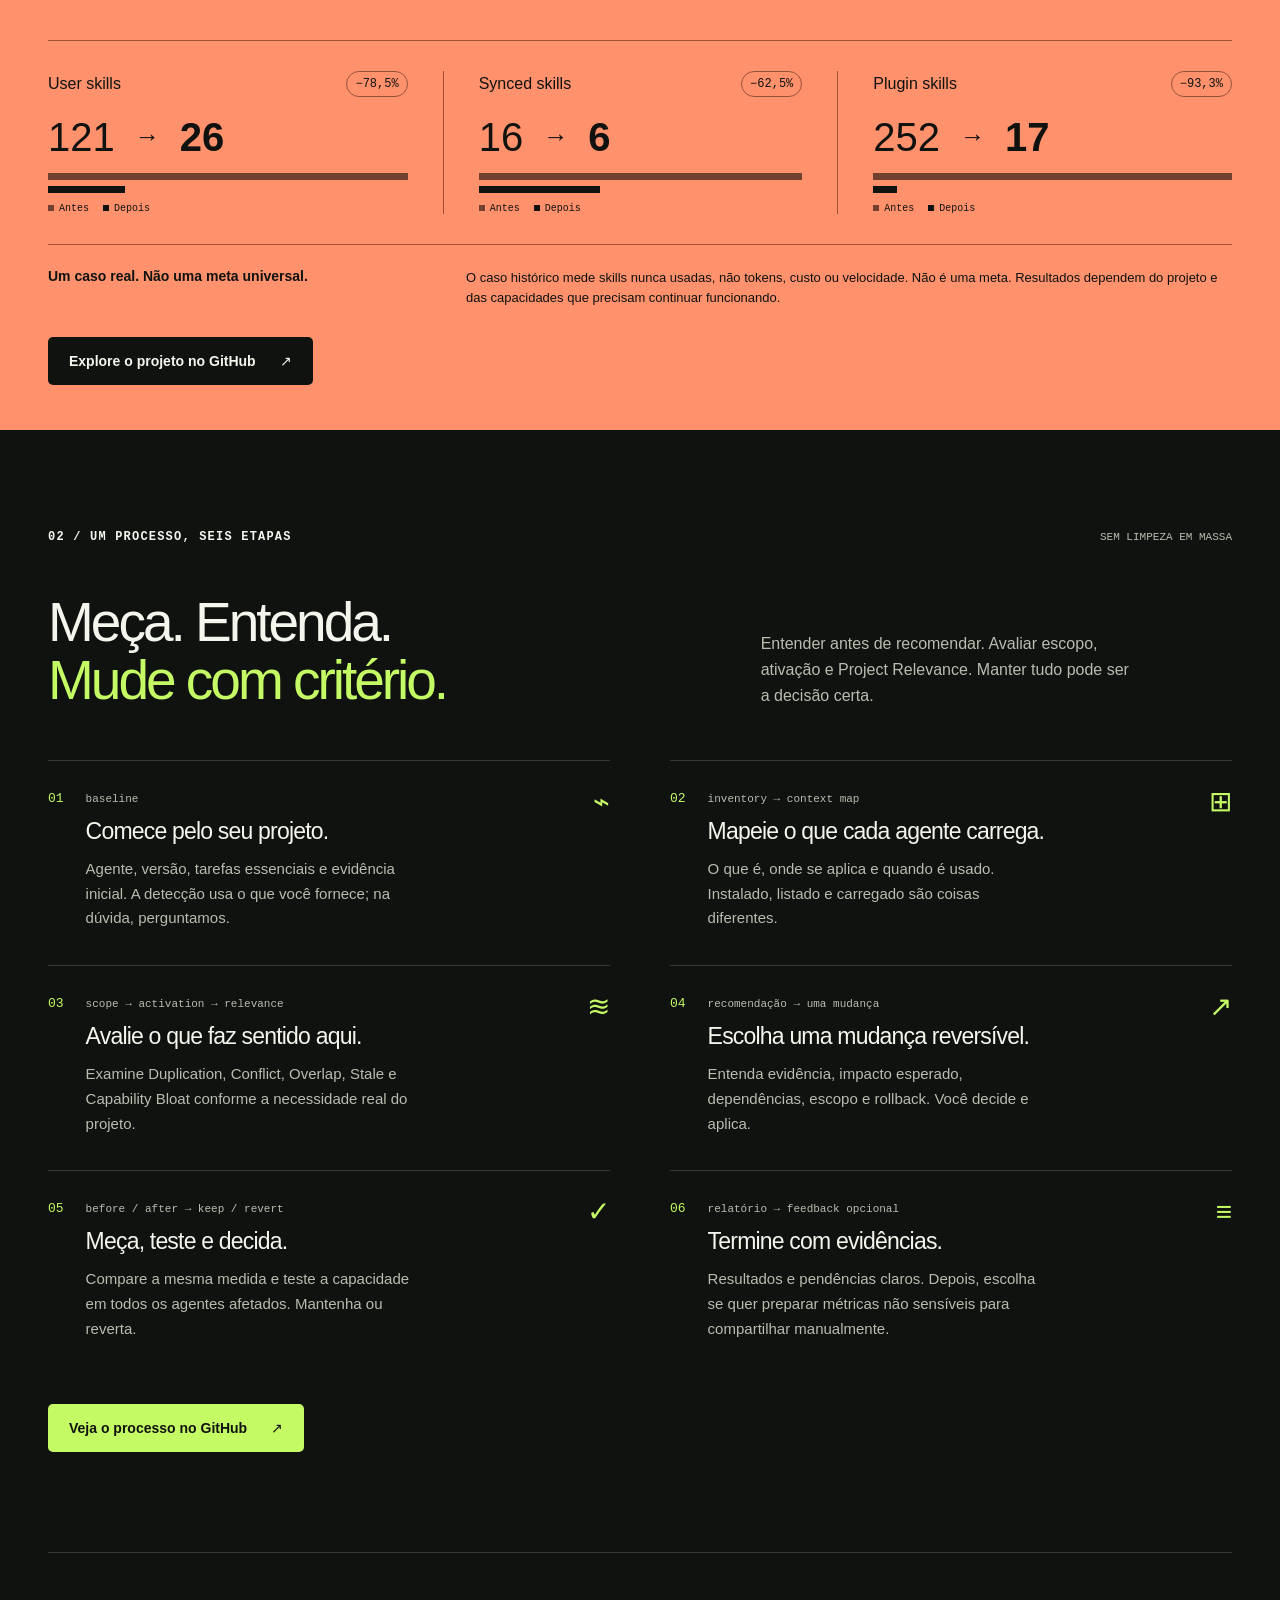
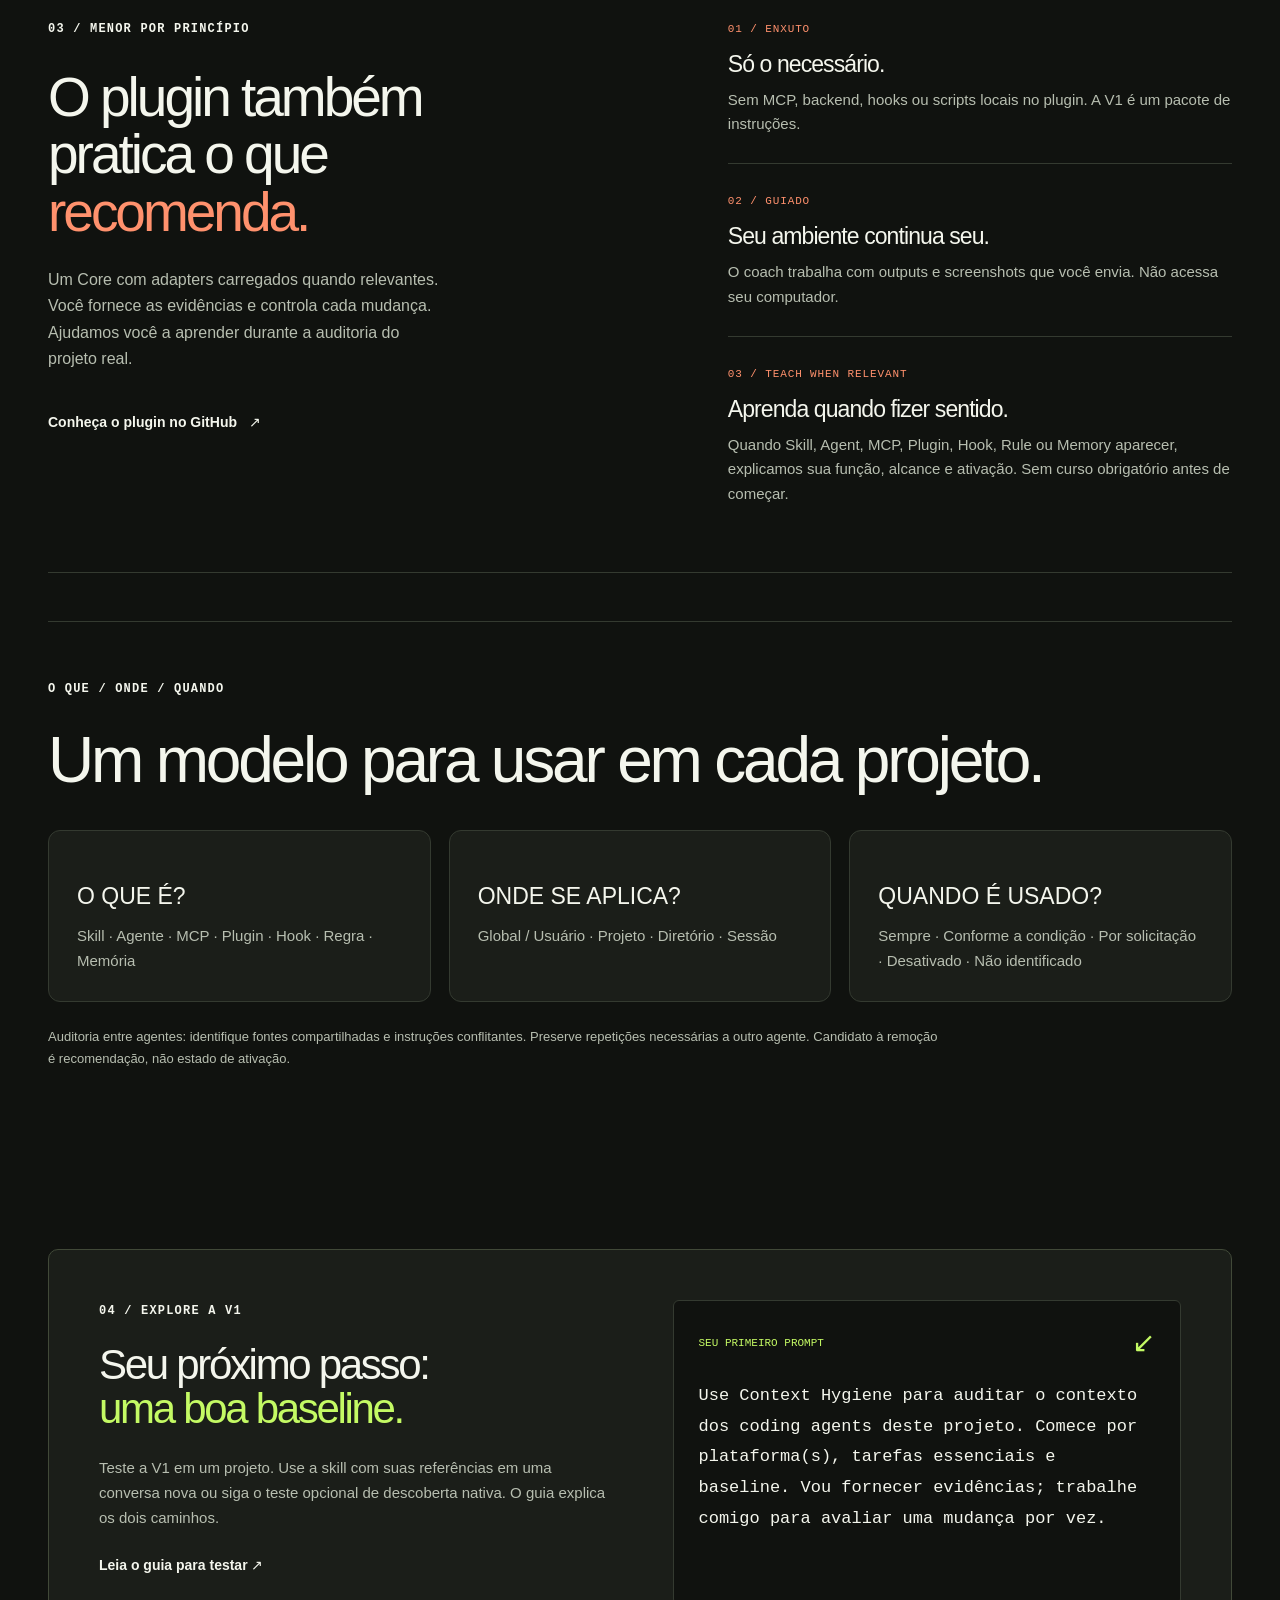
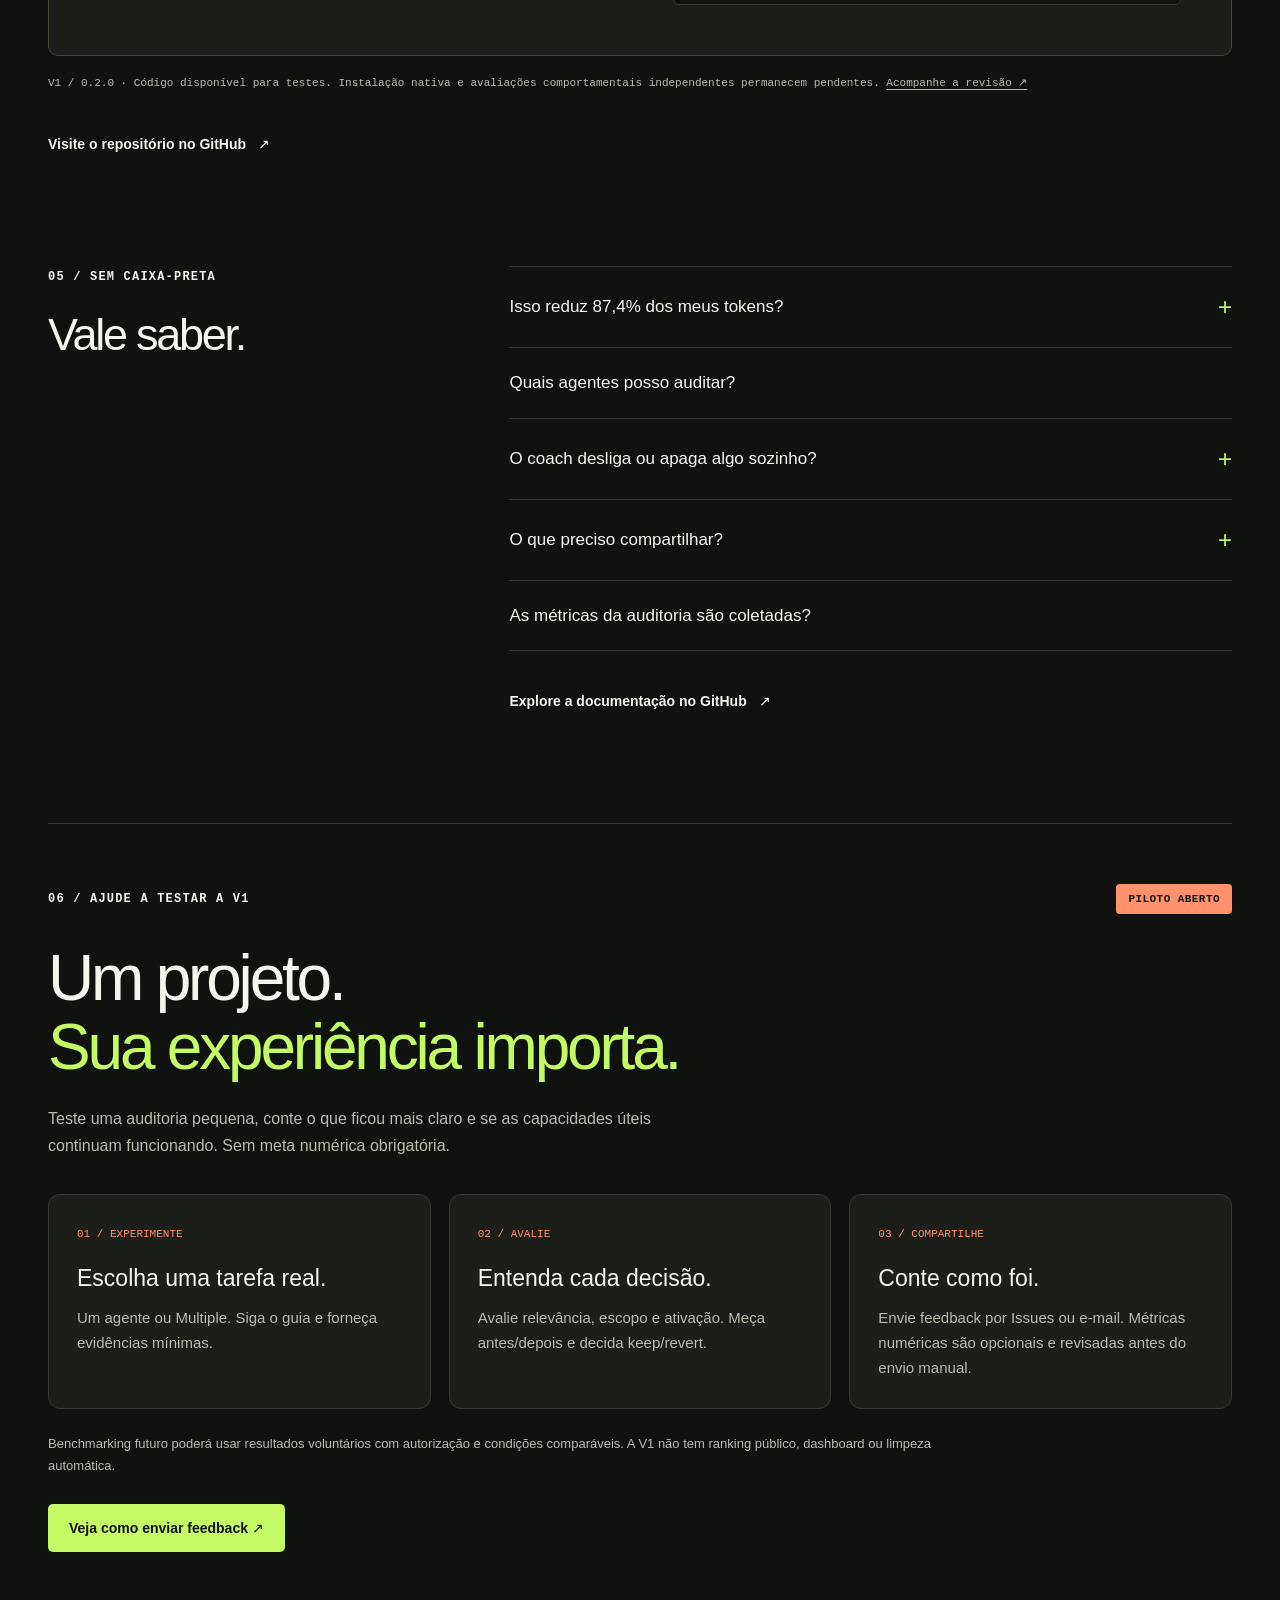
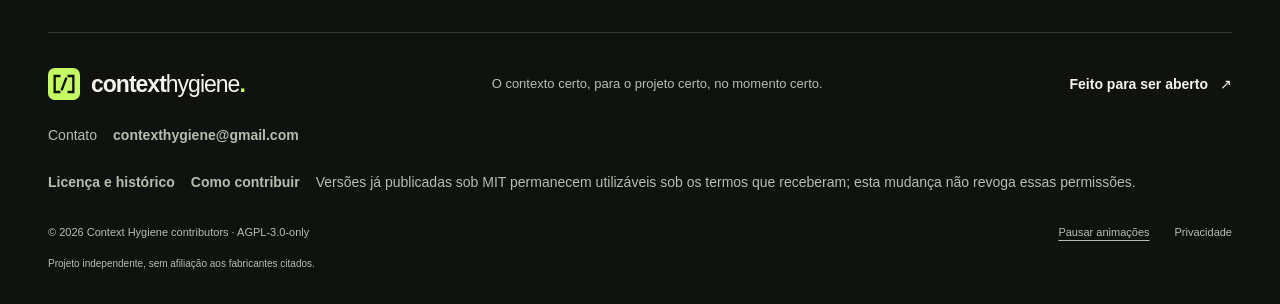
==== commit ef7d1665: "Merge pull request #1 from tonymontezuma/chore/agpl-3-only-contributions Adopt AGPL-3.0-only and est" ====
--- a/docs/index.html
+++ b/docs/index.html
@@ -126,7 +126,7 @@
           <a href="#resultados">Resultados</a>
           <a href="#processo">O processo</a>
           <a href="#plugin">O plugin</a>
-          <a href="#comecar">Testar Beta</a>
+          <a href="#comecar">Começar</a>
           <a href="#duvidas">Dúvidas</a>
           <a href="#v2">Feedback</a>
         </nav>
@@ -167,8 +167,8 @@
             dinheiro desperdiçados, preservando capacidades úteis.
           </p>
           <div class="hero-actions">
-            <a class="button button-lime" href="#comecar"
-              >Experimente o Context Hygiene Beta ↗</a
+            <a class="button button-lime" href="#processo"
+              >Conheça o processo <span aria-hidden="true">↗</span></a
             ><a
               class="text-link"
               href="https://github.com/tonymontezuma/Context-Hygiene"
@@ -176,8 +176,7 @@
             >
           </div>
           <div class="hero-meta">
-            <span>V1 · 0.2.1 Beta · skills-only</span
-            ><span>Open source · MIT</span>
+            <span>V1 · 0.2.0 · skills-only</span><span>Open source · AGPL-3.0-only</span>
           </div>
         </div>
         <div
@@ -533,116 +532,48 @@
         class="start-section wrap section-space"
         id="comecar"
       >
-        <div class="start-card bootstrap-card">
+        <div class="start-card">
           <div>
-            <span class="eyebrow">04 / BETA BOOTSTRAP PROMPT</span>
+            <span class="eyebrow">04 / EXPLORE A V1</span>
             <h2 id="start-title">
-              Experimente o Context Hygiene <span>Beta</span>
+              Seu próximo passo:<br /><span>uma boa baseline.</span>
             </h2>
             <p>
-              Um prompt. Seu coding agent identifica o ambiente, instala o
-              Context Hygiene e inicia a primeira auditoria do projeto.
-            </p>
-            <p>
-              Copie o prompt e cole no seu coding agent, dentro do projeto que
-              deseja auditar.
+              Teste a V1 em um projeto. Use a skill com suas referências em uma
+              conversa nova ou siga o teste opcional de descoberta nativa. O
+              guia explica os dois caminhos.
             </p>
             <a
               class="text-link"
-              href="https://github.com/tonymontezuma/Context-Hygiene/blob/main/INSTALL.md"
-              >Instruções de instalação ↗</a
+              href="https://github.com/tonymontezuma/Context-Hygiene/blob/main/docs/TESTING.md"
+              >Leia o guia para testar ↗</a
             >
           </div>
           <div class="prompt-card">
             <div class="prompt-top">
-              <span class="mono">BETA BOOTSTRAP PROMPT</span
+              <span class="mono">SEU PRIMEIRO PROMPT</span
               ><span aria-hidden="true">↙</span>
             </div>
-            <p class="bootstrap-label">Copiar prompt de instalação</p>
-            <div class="bootstrap-actions">
-              <button
-                class="button button-lime"
-                data-copy-prompt="bootstrap-pt"
-                hidden=""
-                type="button"
-              >
-                Copiar em português</button
-              ><button
-                class="button button-dark"
-                data-copy-prompt="bootstrap-en"
-                hidden=""
-                type="button"
-              >
-                Copiar em inglês
-              </button>
-            </div>
-            <p
-              aria-live="polite"
-              class="copy-status"
-              id="copy-status"
-              role="status"
-            ></p>
-            <details class="bootstrap-preview">
-              <summary>Ler o prompt em português</summary>
-              <pre id="bootstrap-pt" lang="pt-BR" tabindex="0">
-Quero instalar e testar o Context Hygiene neste projeto.
-
-Use exclusivamente o repositório oficial do Context Hygiene como fonte de instalação e documentação:
-https://github.com/tonymontezuma/Context-Hygiene.git
-
-Identifique automaticamente o ambiente em que você está executando e siga as instruções de instalação do Context Hygiene correspondentes a essa plataforma.
-
-Não presuma que Skills, Agents, MCPs, Plugins, Rules, Hooks ou instruções já instalados são bons ou ruins. O objetivo é avaliar sua relevância para este projeto.
-
-Não altere, remova, desabilite ou instale componentes opcionais sem minha autorização.
-
-Após instalar e verificar o Context Hygiene, inicie uma auditoria deste projeto.
-
-Quero trabalhar com você durante a auditoria: explique conceitos somente quando forem relevantes, mostre possíveis problemas e benefícios antes de propor mudanças e peça minha autorização antes de qualquer análise ou ação opcional que possa consumir tempo, tokens ou dinheiro.
-
-Comece.</pre>
-            </details>
-            <details class="bootstrap-preview">
-              <summary>Ler o prompt em inglês</summary>
-              <pre id="bootstrap-en" lang="en" tabindex="0">
-I want to install and test Context Hygiene in this project.
-
-Use only the official Context Hygiene repository as the source for installation and documentation:
-https://github.com/tonymontezuma/Context-Hygiene.git
-
-Automatically identify the environment you are running in and follow the Context Hygiene installation instructions for that platform.
-
-Do not assume that any Skills, Agents, MCPs, Plugins, Rules, Hooks or instructions already installed are good or bad. The goal is to assess their relevance to this project.
-
-Do not change, remove, disable or install optional components without my authorization.
-
-After installing and verifying Context Hygiene, start an audit of this project.
-
-I want to work with you during the audit: explain concepts only when relevant, show potential problems and benefits before proposing changes, and ask for my authorization before any optional analysis or action that could consume time, tokens or money.
-
-Begin.</pre>
-            </details>
-            <p class="bootstrap-warning">
-              Beta: o comportamento de instalação varia conforme o coding agent
-              e suas permissões. Context Hygiene não deve fazer alterações
-              opcionais sem sua autorização.
-            </p>
-            <a
-              class="text-link beta-feedback"
-              href="https://github.com/tonymontezuma/Context-Hygiene/issues/new?template=beta-test.yml"
-              >Funcionou? Conte como foi. ↗</a
-            >
-            <p class="bootstrap-privacy">
-              O feedback no GitHub é público. Não inclua segredos nem dados
-              privados do projeto.
-            </p>
+            <p id="starter-prompt">
+              Use Context Hygiene para auditar o contexto dos coding agents
+              deste projeto. Comece por plataforma(s), tarefas essenciais e
+              baseline. Vou fornecer evidências; trabalhe comigo para avaliar
+              uma mudança por vez.
+            </p>
+            <button
+              class="button button-lime"
+              hidden=""
+              id="copy-prompt"
+              type="button"
+            >
+              Copiar prompt <span aria-hidden="true">⧉</span>
+            </button>
+            <p class="copy-status" id="copy-status" role="status"></p>
           </div>
         </div>
         <p class="release-note">
-          V1 / 0.2.1 Beta · Alvos de teste do bootstrap: Codex, Google
-          Antigravity, OpenCode (experimental) e Claude Code. Instruções para
-          Cursor também disponíveis. Testes completos de instalação ainda
-          pendentes.
+          V1 / 0.2.0 · Código disponível para testes. Instalação nativa e
+          avaliações comportamentais independentes permanecem pendentes.
           <a
             href="https://github.com/tonymontezuma/Context-Hygiene/blob/main/evals/REVIEW.md"
             >Acompanhe a revisão ↗</a
@@ -688,10 +619,9 @@
               >
             </summary>
             <p>
-              Durante a auditoria, não: ele usa as evidências que você fornece e
-              você aplica as mudanças. O Bootstrap Prompt autoriza instalar o
-              próprio Context Hygiene neste projeto, conforme as permissões do
-              host. Alterações opcionais exigem sua autorização.
+              Não. Ele analisa somente as evidências fornecidas por você, sugere
+              uma mudança reversível por vez e aguarda sua aplicação. Não há
+              acesso direto ao computador nem execução automática de alterações.
             </p>
           </details>
           <details>
@@ -774,8 +704,8 @@
         <div class="section-cta">
           <a
             class="button button-lime"
-            href="https://github.com/tonymontezuma/Context-Hygiene/issues/new?template=beta-test.yml"
-            >Conte como foi seu teste Beta ↗</a
+            href="https://github.com/tonymontezuma/Context-Hygiene/blob/main/docs/FEEDBACK.md"
+            >Veja como enviar feedback ↗</a
           >
         </div>
       </section>
@@ -801,8 +731,13 @@
           >contexthygiene@gmail.com</a
         >
       </p>
+      <p class="footer-contact">
+        <a class="text-link" href="https://github.com/tonymontezuma/Context-Hygiene/blob/main/LICENSING.md">Licença e histórico</a>
+        <a class="text-link" href="https://github.com/tonymontezuma/Context-Hygiene/blob/main/CONTRIBUTING.md">Como contribuir</a>
+        <span>Versões já publicadas sob MIT permanecem utilizáveis sob os termos que receberam; esta mudança não revoga essas permissões.</span>
+      </p>
       <div class="footer-bottom">
-        <span>© 2026 Context Hygiene contributors · MIT</span>
+        <span>© 2026 Context Hygiene contributors · AGPL-3.0-only</span>
         <div>
           <button
             aria-pressed="false"
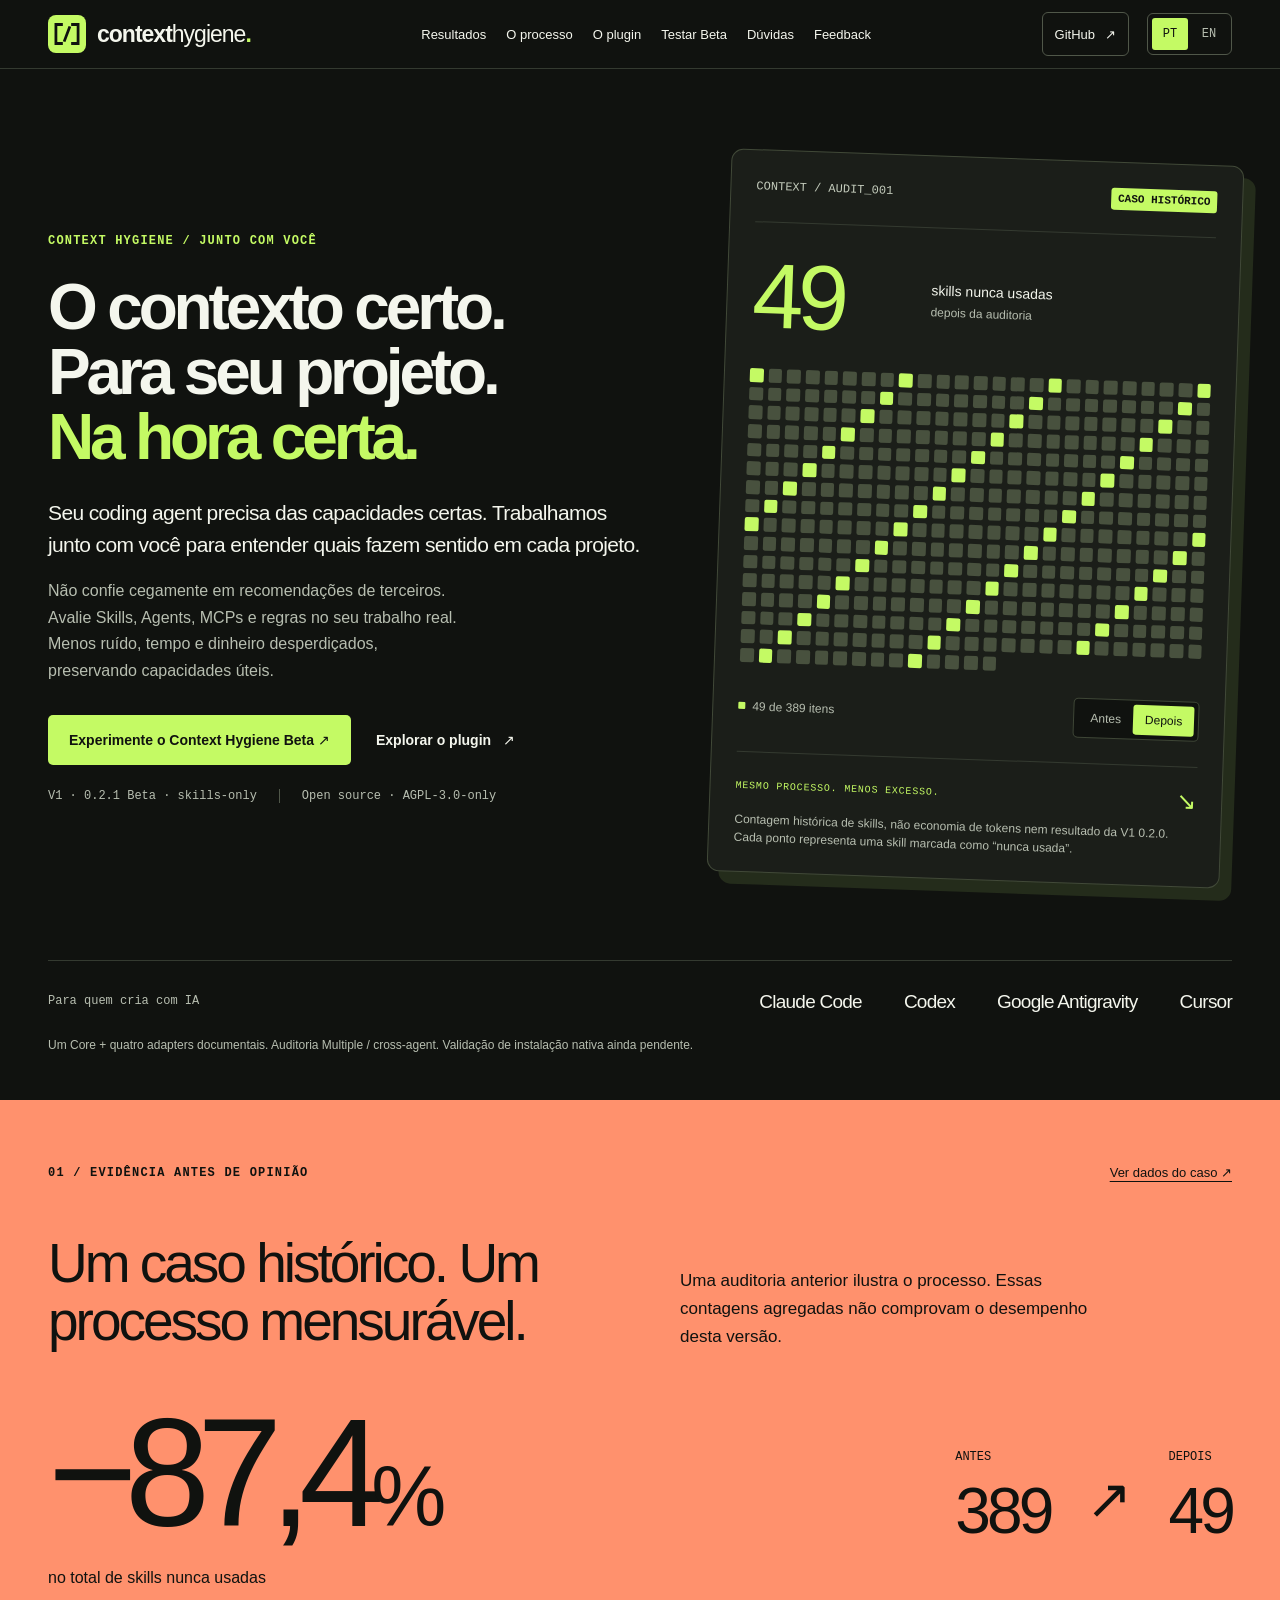
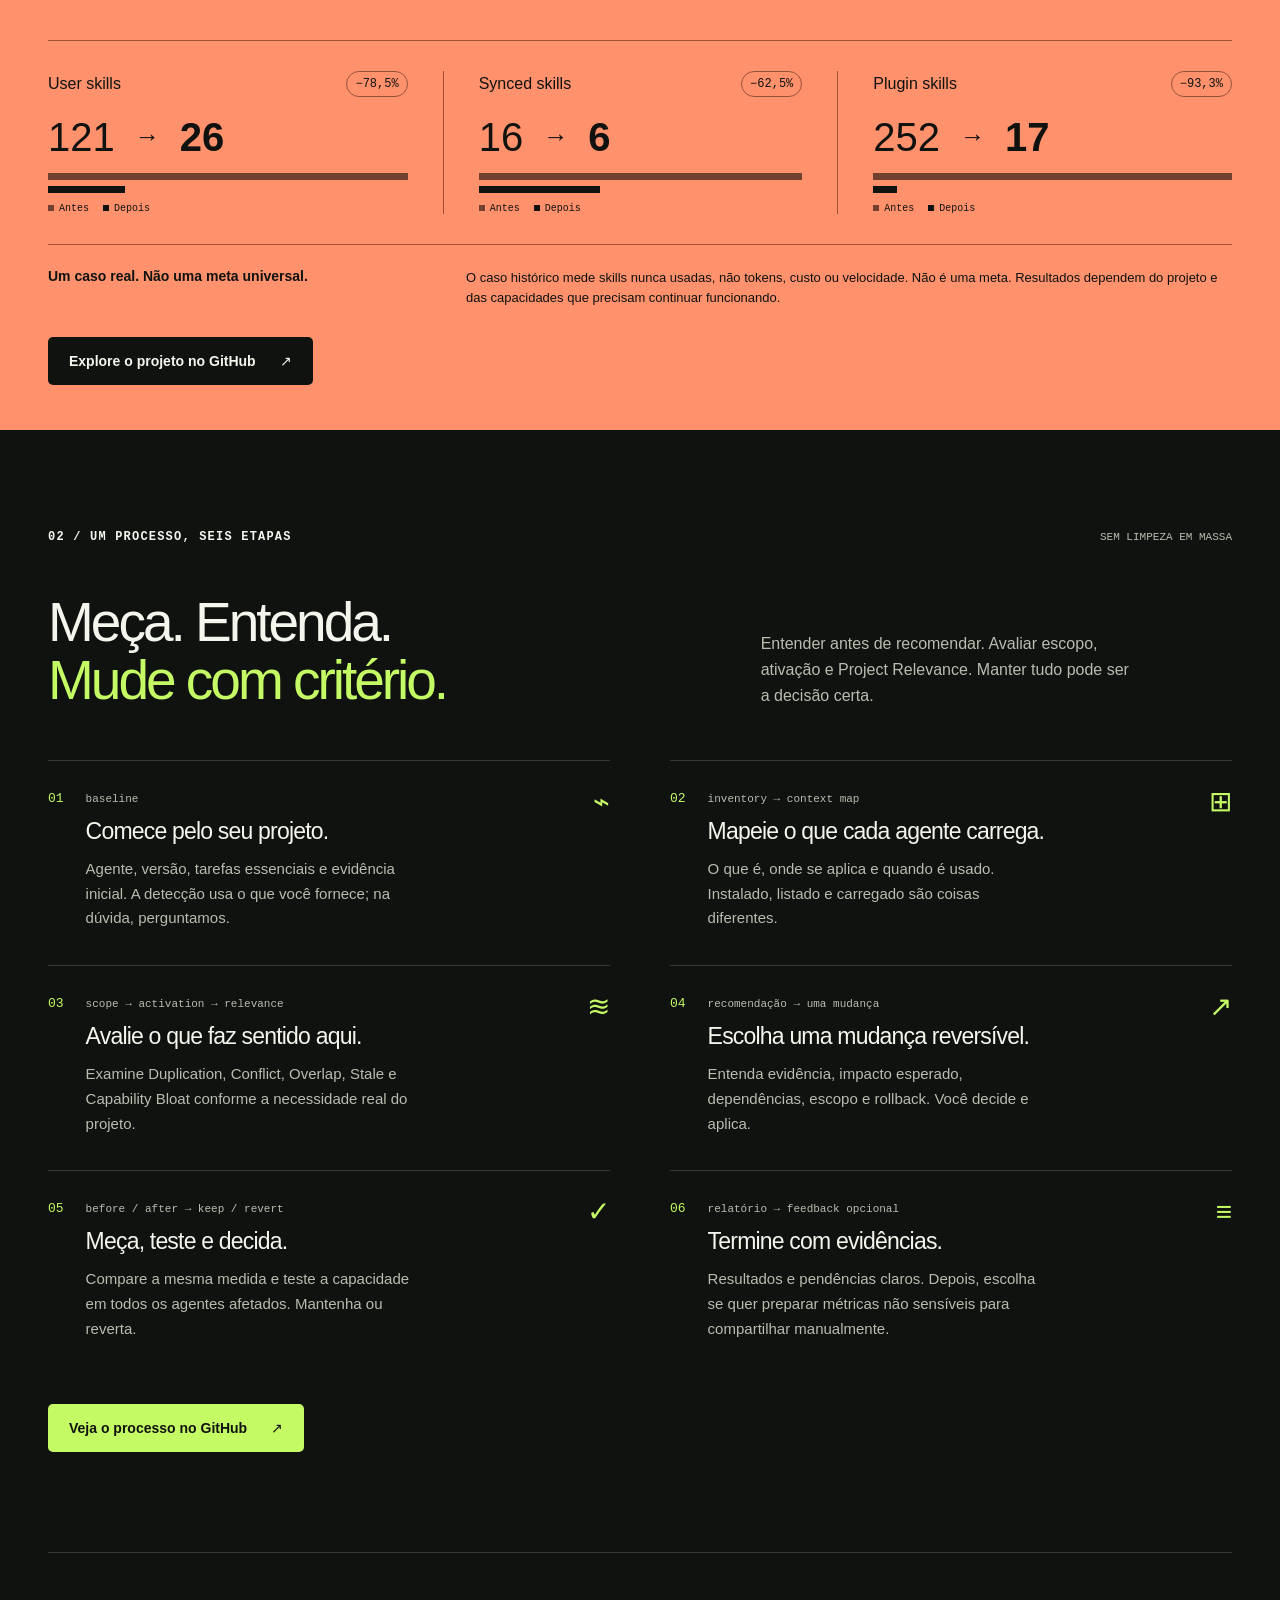
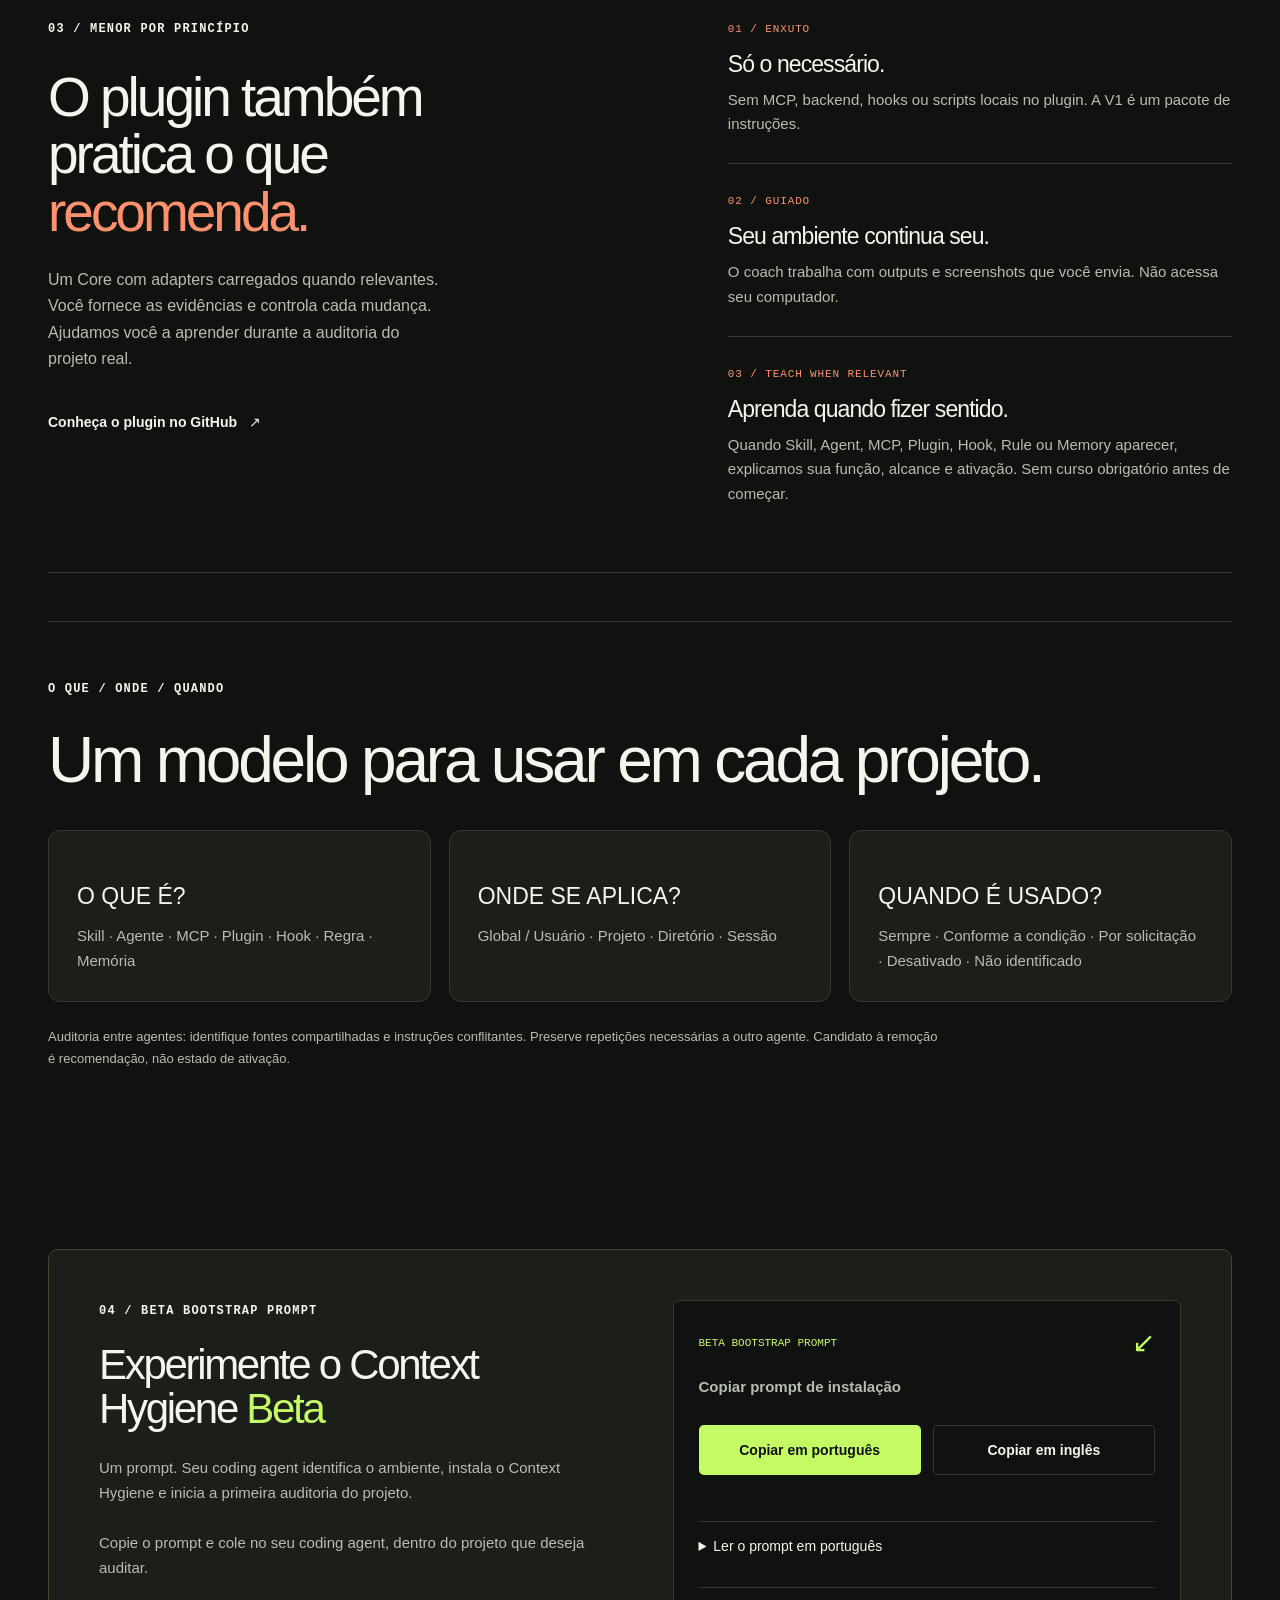
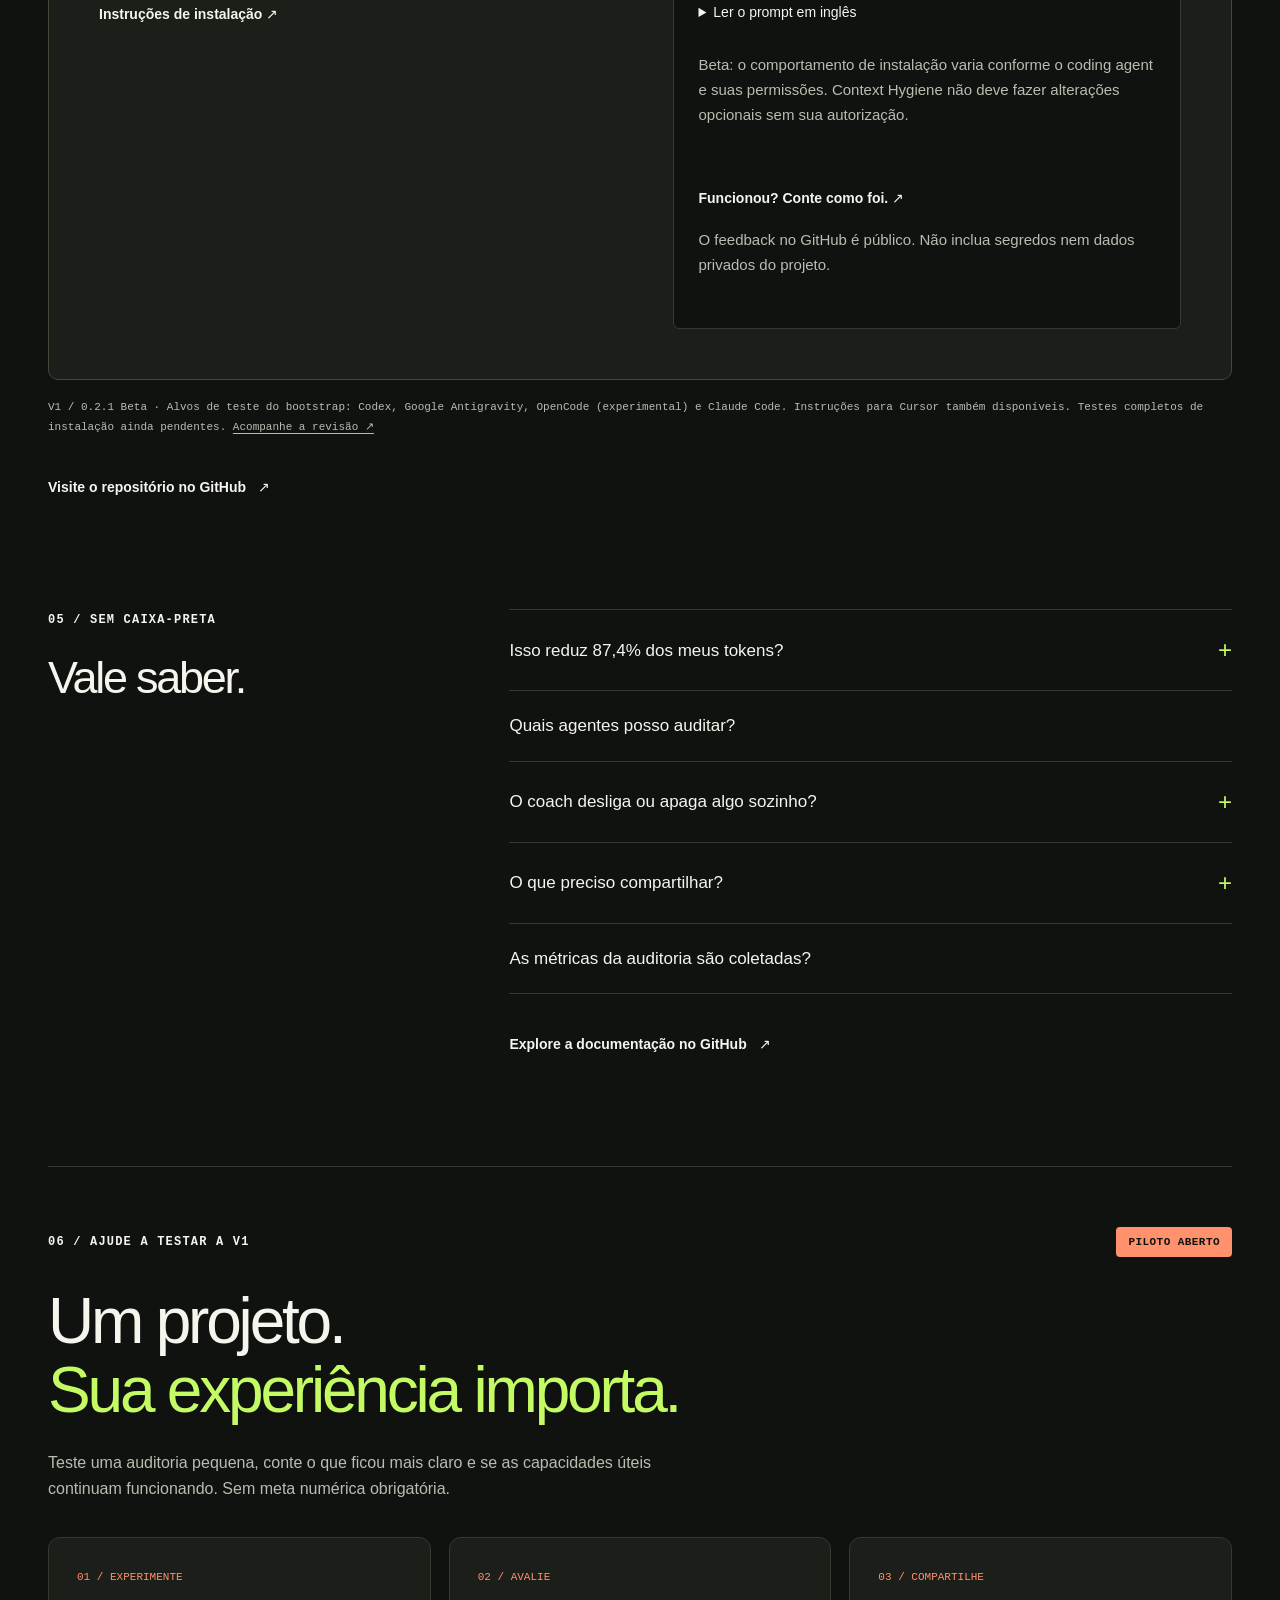
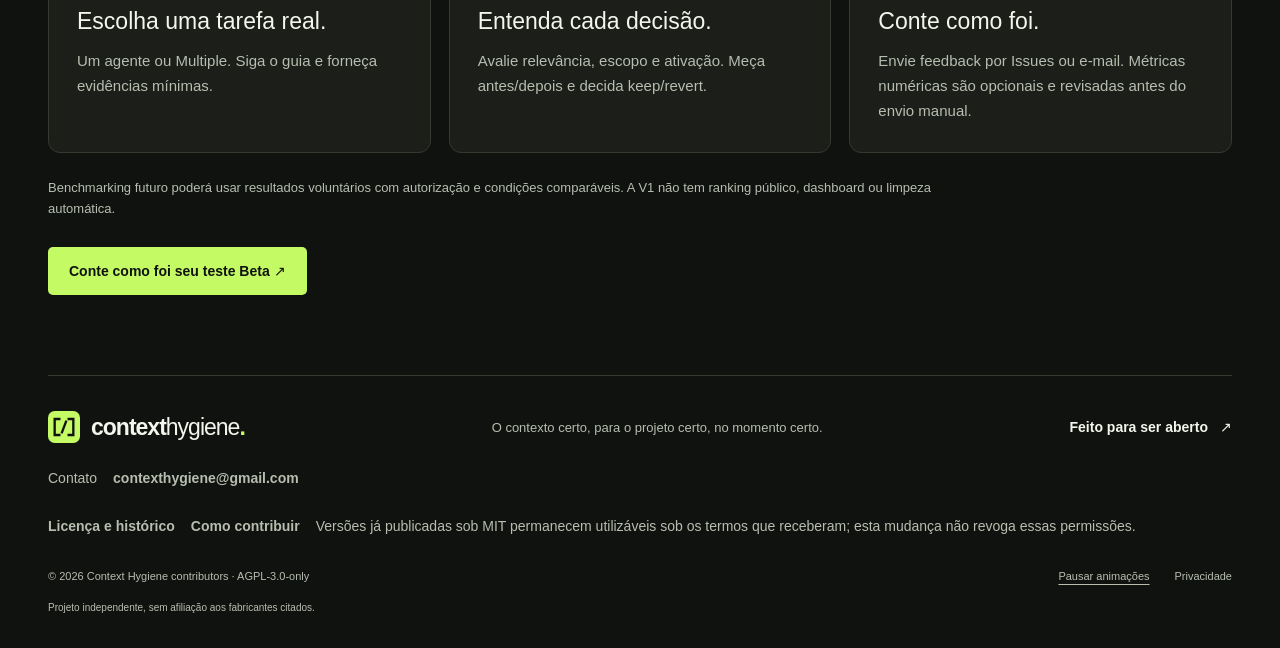
==== commit 01438073: "Resolve Beta PR conflicts with AGPL licensing and contribution updates" ====
--- a/docs/index.html
+++ b/docs/index.html
@@ -126,7 +126,7 @@
           <a href="#resultados">Resultados</a>
           <a href="#processo">O processo</a>
           <a href="#plugin">O plugin</a>
-          <a href="#comecar">Começar</a>
+          <a href="#comecar">Testar Beta</a>
           <a href="#duvidas">Dúvidas</a>
           <a href="#v2">Feedback</a>
         </nav>
@@ -167,8 +167,8 @@
             dinheiro desperdiçados, preservando capacidades úteis.
           </p>
           <div class="hero-actions">
-            <a class="button button-lime" href="#processo"
-              >Conheça o processo <span aria-hidden="true">↗</span></a
+            <a class="button button-lime" href="#comecar"
+              >Experimente o Context Hygiene Beta ↗</a
             ><a
               class="text-link"
               href="https://github.com/tonymontezuma/Context-Hygiene"
@@ -176,7 +176,8 @@
             >
           </div>
           <div class="hero-meta">
-            <span>V1 · 0.2.0 · skills-only</span><span>Open source · AGPL-3.0-only</span>
+            <span>V1 · 0.2.1 Beta · skills-only</span
+            ><span>Open source · AGPL-3.0-only</span>
           </div>
         </div>
         <div
@@ -532,48 +533,116 @@
         class="start-section wrap section-space"
         id="comecar"
       >
-        <div class="start-card">
+        <div class="start-card bootstrap-card">
           <div>
-            <span class="eyebrow">04 / EXPLORE A V1</span>
+            <span class="eyebrow">04 / BETA BOOTSTRAP PROMPT</span>
             <h2 id="start-title">
-              Seu próximo passo:<br /><span>uma boa baseline.</span>
+              Experimente o Context Hygiene <span>Beta</span>
             </h2>
             <p>
-              Teste a V1 em um projeto. Use a skill com suas referências em uma
-              conversa nova ou siga o teste opcional de descoberta nativa. O
-              guia explica os dois caminhos.
+              Um prompt. Seu coding agent identifica o ambiente, instala o
+              Context Hygiene e inicia a primeira auditoria do projeto.
+            </p>
+            <p>
+              Copie o prompt e cole no seu coding agent, dentro do projeto que
+              deseja auditar.
             </p>
             <a
               class="text-link"
-              href="https://github.com/tonymontezuma/Context-Hygiene/blob/main/docs/TESTING.md"
-              >Leia o guia para testar ↗</a
+              href="https://github.com/tonymontezuma/Context-Hygiene/blob/main/INSTALL.md"
+              >Instruções de instalação ↗</a
             >
           </div>
           <div class="prompt-card">
             <div class="prompt-top">
-              <span class="mono">SEU PRIMEIRO PROMPT</span
+              <span class="mono">BETA BOOTSTRAP PROMPT</span
               ><span aria-hidden="true">↙</span>
             </div>
-            <p id="starter-prompt">
-              Use Context Hygiene para auditar o contexto dos coding agents
-              deste projeto. Comece por plataforma(s), tarefas essenciais e
-              baseline. Vou fornecer evidências; trabalhe comigo para avaliar
-              uma mudança por vez.
-            </p>
-            <button
-              class="button button-lime"
-              hidden=""
-              id="copy-prompt"
-              type="button"
-            >
-              Copiar prompt <span aria-hidden="true">⧉</span>
-            </button>
-            <p class="copy-status" id="copy-status" role="status"></p>
+            <p class="bootstrap-label">Copiar prompt de instalação</p>
+            <div class="bootstrap-actions">
+              <button
+                class="button button-lime"
+                data-copy-prompt="bootstrap-pt"
+                hidden=""
+                type="button"
+              >
+                Copiar em português</button
+              ><button
+                class="button button-dark"
+                data-copy-prompt="bootstrap-en"
+                hidden=""
+                type="button"
+              >
+                Copiar em inglês
+              </button>
+            </div>
+            <p
+              aria-live="polite"
+              class="copy-status"
+              id="copy-status"
+              role="status"
+            ></p>
+            <details class="bootstrap-preview">
+              <summary>Ler o prompt em português</summary>
+              <pre id="bootstrap-pt" lang="pt-BR" tabindex="0">
+Quero instalar e testar o Context Hygiene neste projeto.
+
+Use exclusivamente o repositório oficial do Context Hygiene como fonte de instalação e documentação:
+https://github.com/tonymontezuma/Context-Hygiene.git
+
+Identifique automaticamente o ambiente em que você está executando e siga as instruções de instalação do Context Hygiene correspondentes a essa plataforma.
+
+Não presuma que Skills, Agents, MCPs, Plugins, Rules, Hooks ou instruções já instalados são bons ou ruins. O objetivo é avaliar sua relevância para este projeto.
+
+Não altere, remova, desabilite ou instale componentes opcionais sem minha autorização.
+
+Após instalar e verificar o Context Hygiene, inicie uma auditoria deste projeto.
+
+Quero trabalhar com você durante a auditoria: explique conceitos somente quando forem relevantes, mostre possíveis problemas e benefícios antes de propor mudanças e peça minha autorização antes de qualquer análise ou ação opcional que possa consumir tempo, tokens ou dinheiro.
+
+Comece.</pre>
+            </details>
+            <details class="bootstrap-preview">
+              <summary>Ler o prompt em inglês</summary>
+              <pre id="bootstrap-en" lang="en" tabindex="0">
+I want to install and test Context Hygiene in this project.
+
+Use only the official Context Hygiene repository as the source for installation and documentation:
+https://github.com/tonymontezuma/Context-Hygiene.git
+
+Automatically identify the environment you are running in and follow the Context Hygiene installation instructions for that platform.
+
+Do not assume that any Skills, Agents, MCPs, Plugins, Rules, Hooks or instructions already installed are good or bad. The goal is to assess their relevance to this project.
+
+Do not change, remove, disable or install optional components without my authorization.
+
+After installing and verifying Context Hygiene, start an audit of this project.
+
+I want to work with you during the audit: explain concepts only when relevant, show potential problems and benefits before proposing changes, and ask for my authorization before any optional analysis or action that could consume time, tokens or money.
+
+Begin.</pre>
+            </details>
+            <p class="bootstrap-warning">
+              Beta: o comportamento de instalação varia conforme o coding agent
+              e suas permissões. Context Hygiene não deve fazer alterações
+              opcionais sem sua autorização.
+            </p>
+            <a
+              class="text-link beta-feedback"
+              href="https://github.com/tonymontezuma/Context-Hygiene/issues/new?template=beta-test.yml"
+              >Funcionou? Conte como foi. ↗</a
+            >
+            <p class="bootstrap-privacy">
+              O feedback no GitHub é público. Não inclua segredos nem dados
+              privados do projeto.
+            </p>
           </div>
         </div>
         <p class="release-note">
-          V1 / 0.2.0 · Código disponível para testes. Instalação nativa e
-          avaliações comportamentais independentes permanecem pendentes.
+          V1 / 0.2.1 Beta · Alvos de teste do bootstrap: Codex, Google
+          Antigravity, OpenCode (experimental) e Claude Code. Instruções para
+          Cursor também disponíveis. Testes completos de instalação ainda
+          pendentes.
           <a
             href="https://github.com/tonymontezuma/Context-Hygiene/blob/main/evals/REVIEW.md"
             >Acompanhe a revisão ↗</a
@@ -619,9 +688,10 @@
               >
             </summary>
             <p>
-              Não. Ele analisa somente as evidências fornecidas por você, sugere
-              uma mudança reversível por vez e aguarda sua aplicação. Não há
-              acesso direto ao computador nem execução automática de alterações.
+              Durante a auditoria, não: ele usa as evidências que você fornece e
+              você aplica as mudanças. O Bootstrap Prompt autoriza instalar o
+              próprio Context Hygiene neste projeto, conforme as permissões do
+              host. Alterações opcionais exigem sua autorização.
             </p>
           </details>
           <details>
@@ -704,8 +774,8 @@
         <div class="section-cta">
           <a
             class="button button-lime"
-            href="https://github.com/tonymontezuma/Context-Hygiene/blob/main/docs/FEEDBACK.md"
-            >Veja como enviar feedback ↗</a
+            href="https://github.com/tonymontezuma/Context-Hygiene/issues/new?template=beta-test.yml"
+            >Conte como foi seu teste Beta ↗</a
           >
         </div>
       </section>
@@ -732,9 +802,20 @@
         >
       </p>
       <p class="footer-contact">
-        <a class="text-link" href="https://github.com/tonymontezuma/Context-Hygiene/blob/main/LICENSING.md">Licença e histórico</a>
-        <a class="text-link" href="https://github.com/tonymontezuma/Context-Hygiene/blob/main/CONTRIBUTING.md">Como contribuir</a>
-        <span>Versões já publicadas sob MIT permanecem utilizáveis sob os termos que receberam; esta mudança não revoga essas permissões.</span>
+        <a
+          class="text-link"
+          href="https://github.com/tonymontezuma/Context-Hygiene/blob/main/LICENSING.md"
+          >Licença e histórico</a
+        >
+        <a
+          class="text-link"
+          href="https://github.com/tonymontezuma/Context-Hygiene/blob/main/CONTRIBUTING.md"
+          >Como contribuir</a
+        >
+        <span
+          >Versões já publicadas sob MIT permanecem utilizáveis sob os termos
+          que receberam; esta mudança não revoga essas permissões.</span
+        >
       </p>
       <div class="footer-bottom">
         <span>© 2026 Context Hygiene contributors · AGPL-3.0-only</span>
